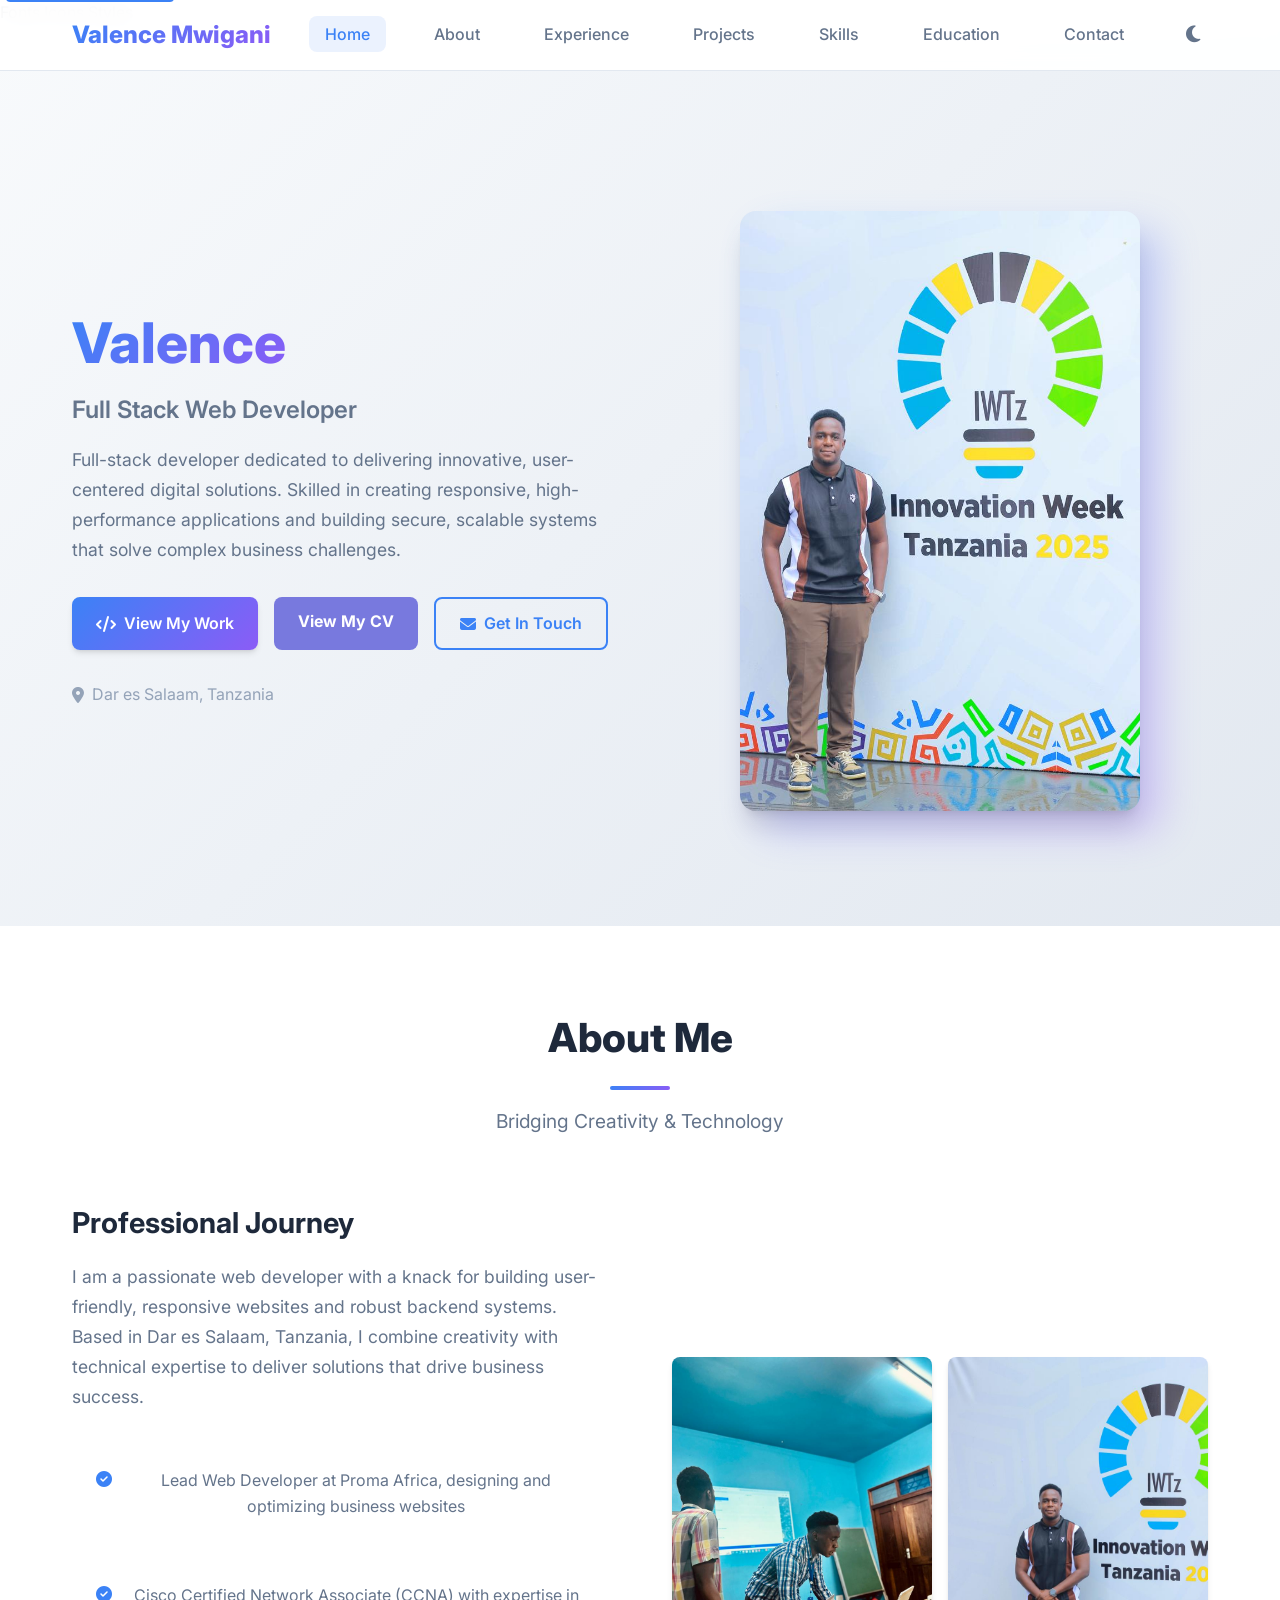
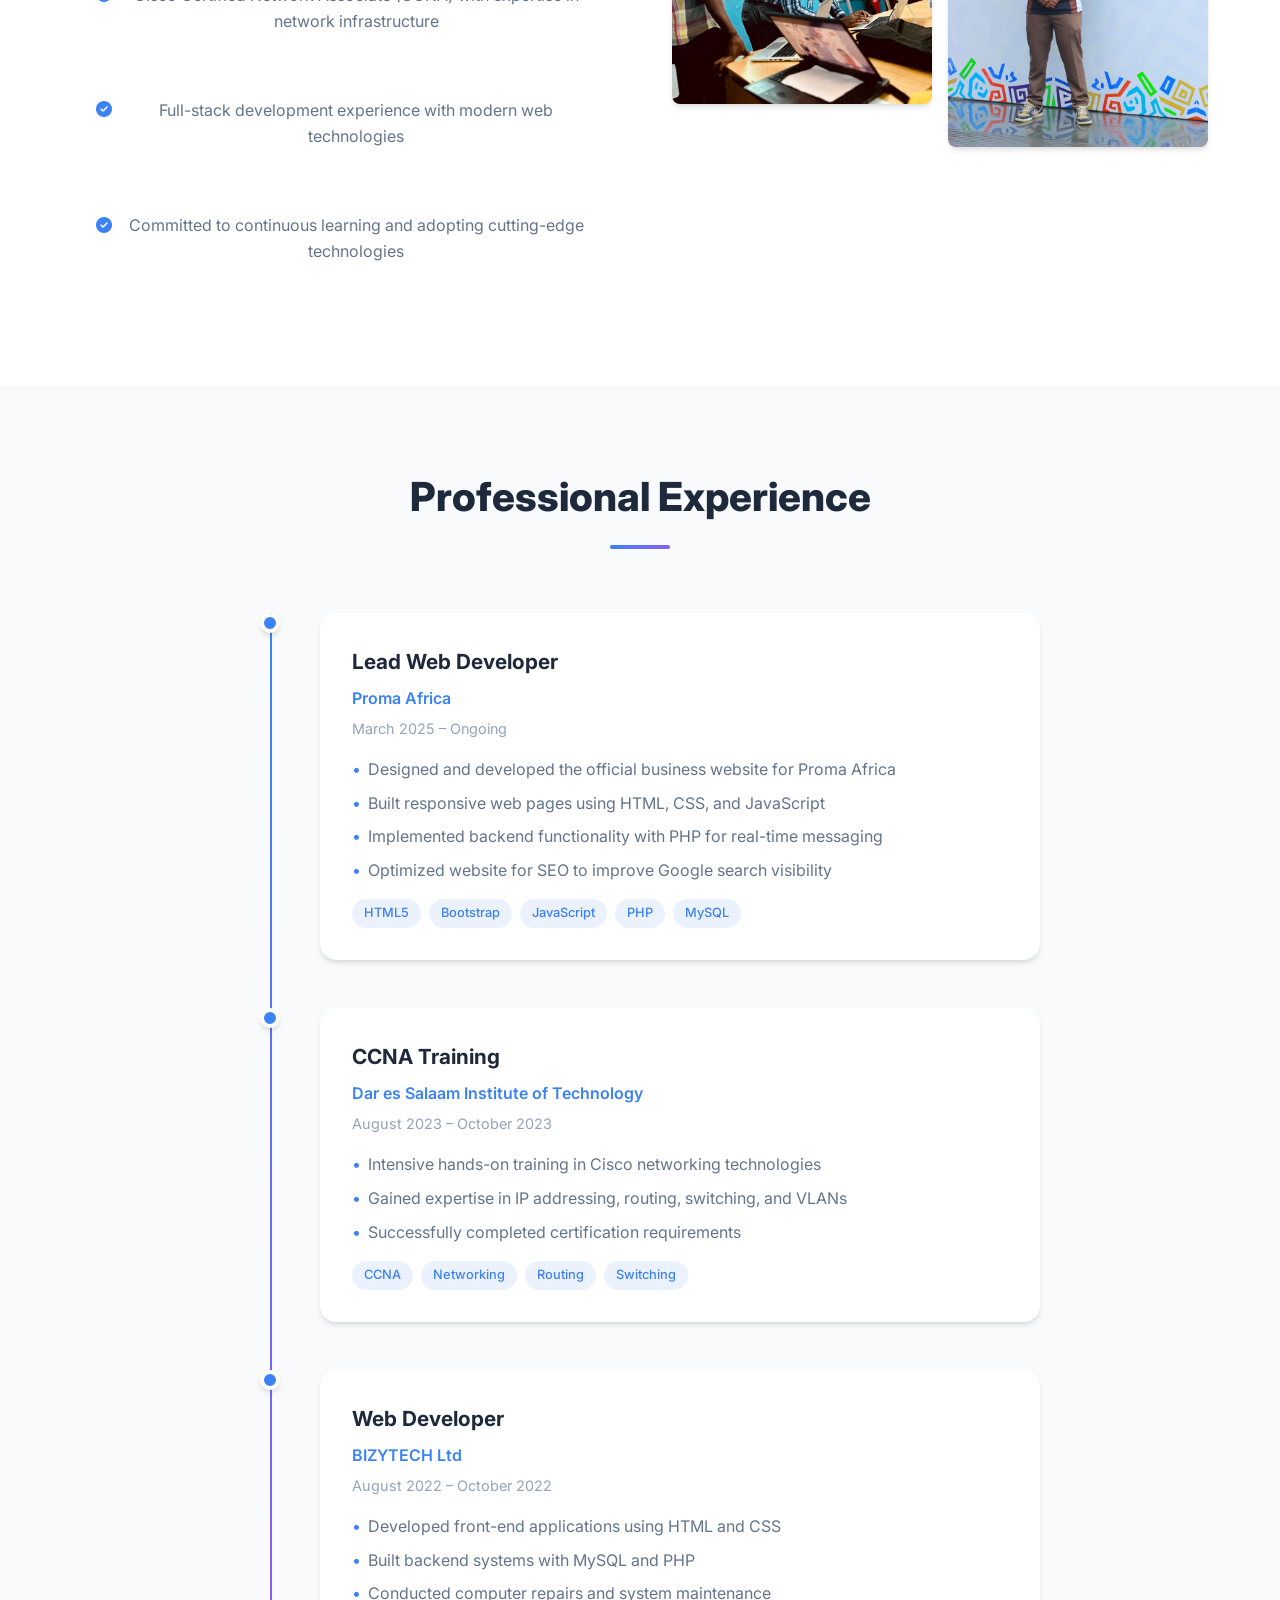
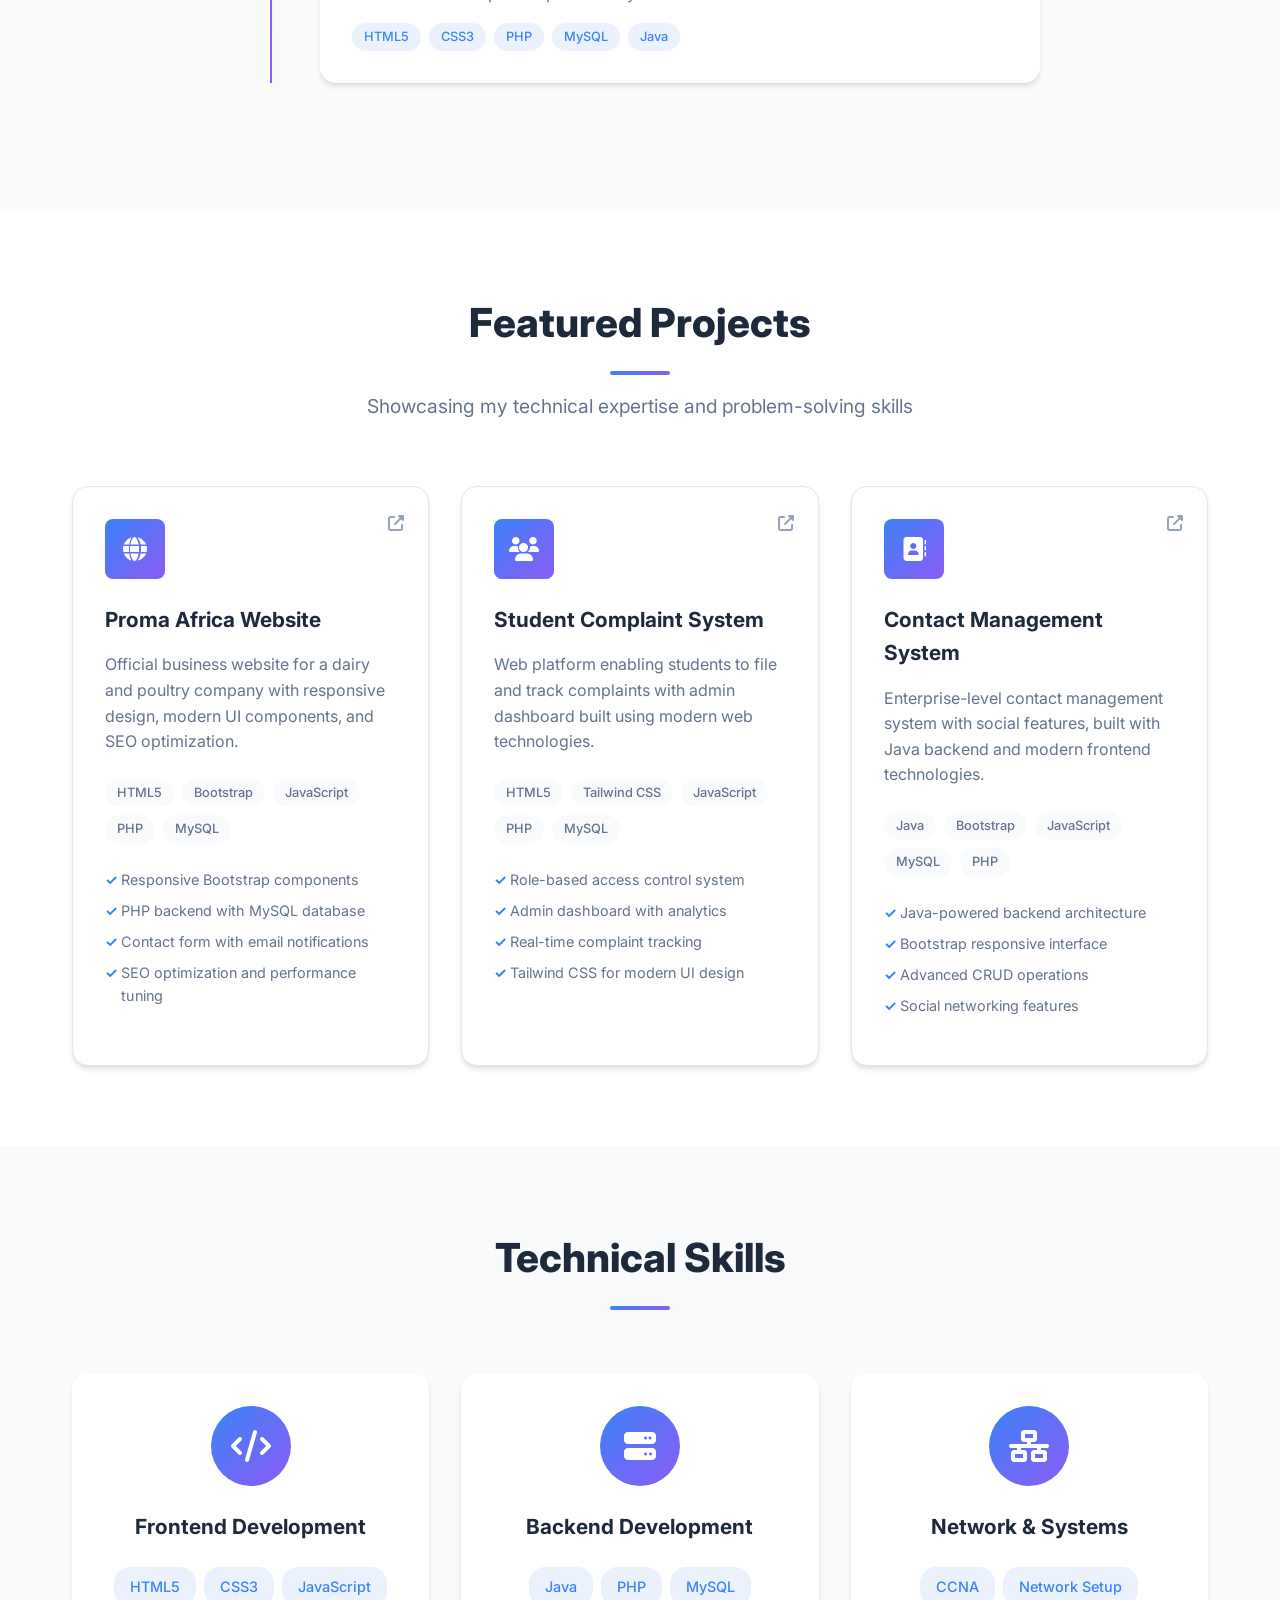
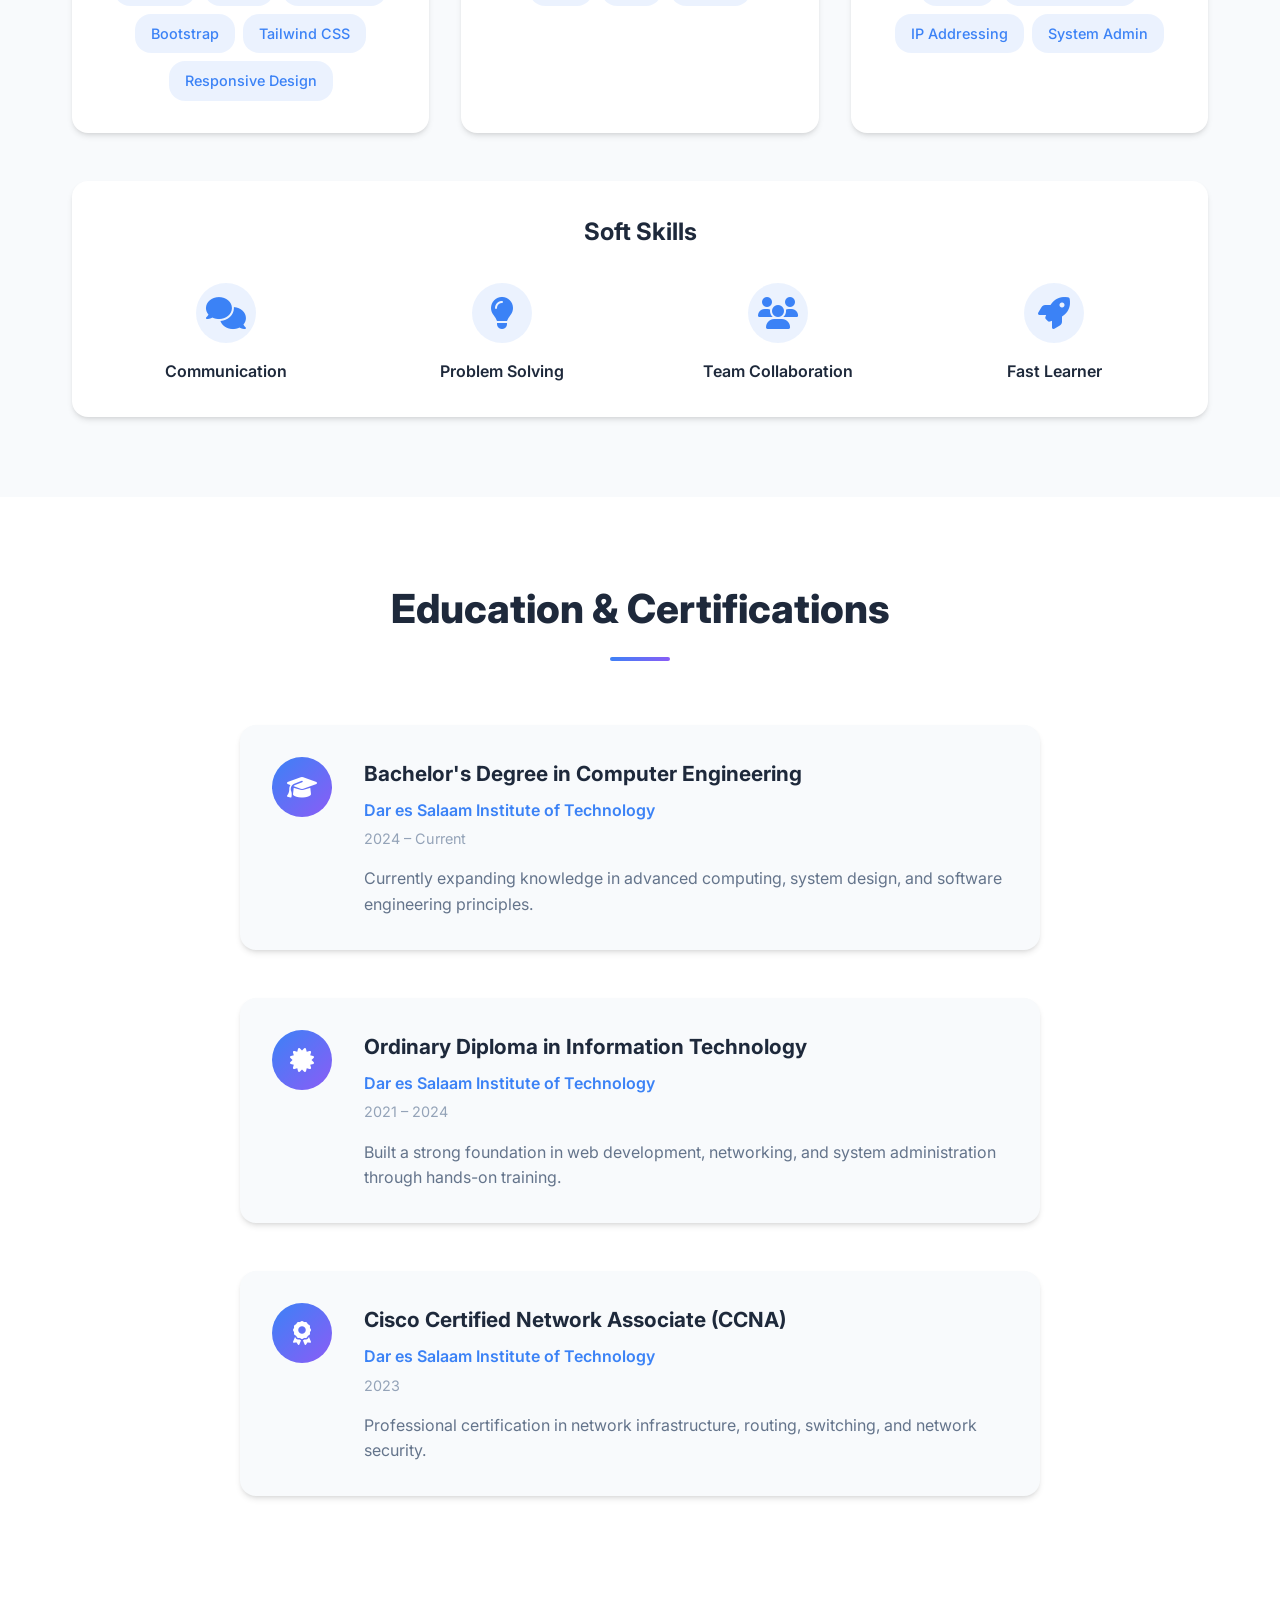
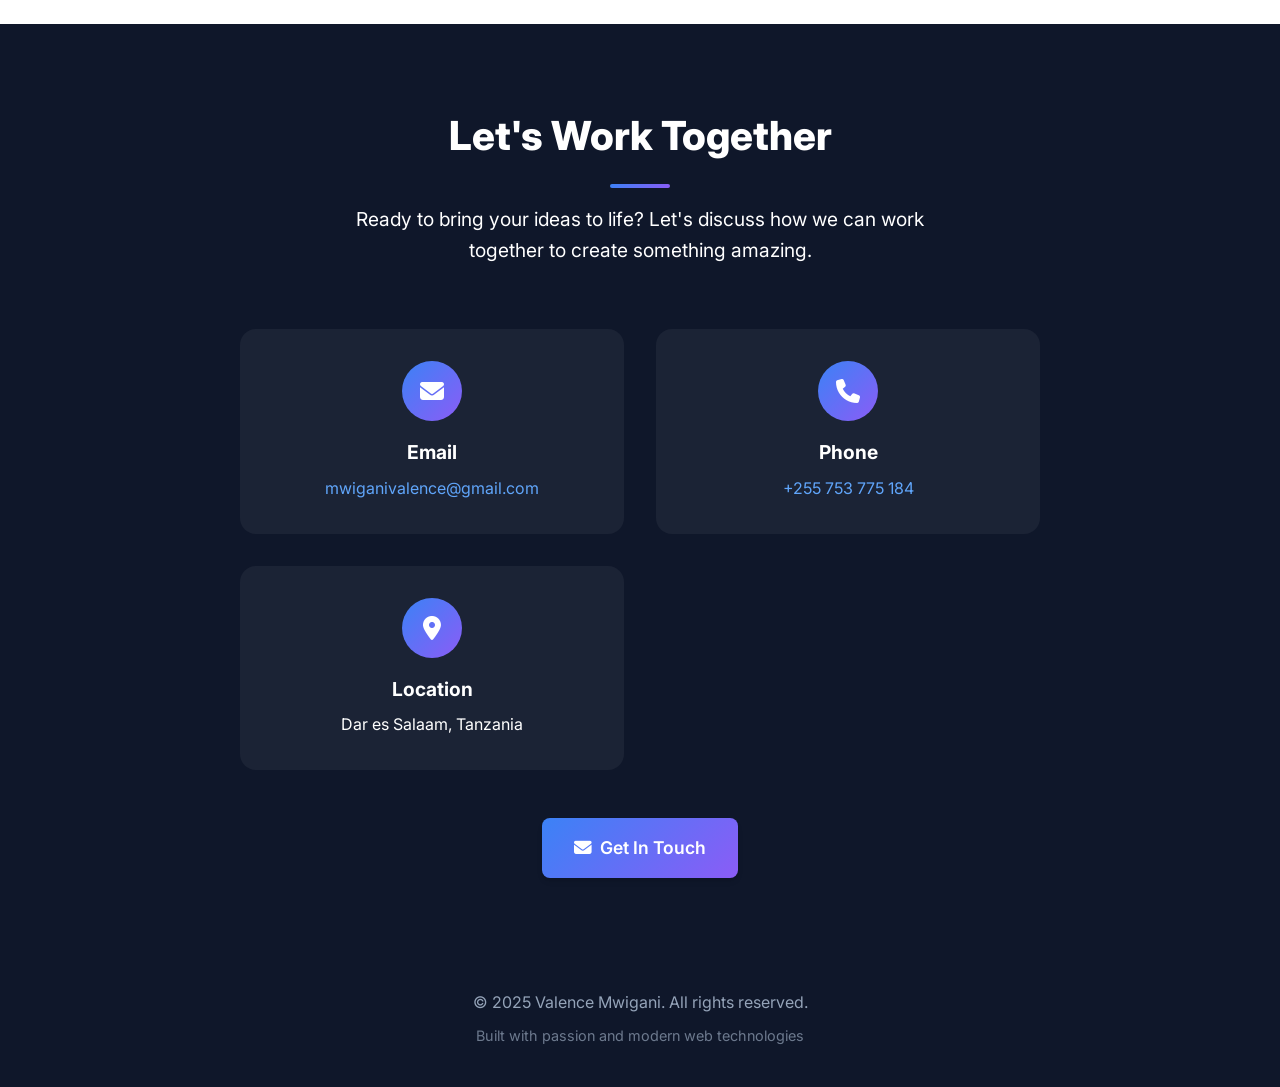
==== index.html @ 1ebe5b38 "First commit" ====
<!DOCTYPE html>
<html lang="en">
<head>
    <meta charset="UTF-8">
    <meta name="viewport" content="width=device-width, initial-scale=1.0">
    <title>Valence Mwigani | Full Stack Developer & Network Engineer</title>
    <meta name="description" content="Professional portfolio of Valence Mwigani - Full Stack Web Developer and Network Engineer from Dar es Salaam, Tanzania">
    
     Fonts 
    <link href="https://fonts.googleapis.com/css2?family=Inter:wght@300;400;500;600;700;800&display=swap" rel="stylesheet">
    
     Icons 
    <link rel="stylesheet" href="https://cdnjs.cloudflare.com/ajax/libs/font-awesome/6.4.0/css/all.min.css">
    
     Styles 
    <link rel="stylesheet" href="styles.css">
    <style>
    .cv-btn {
    display: inline-block;
    padding: 12px 24px;
    background-color: #7879de;
    color: white;
    font-size: 16px;
    border-radius: 8px;
    text-decoration: none;
    font-weight: bold;
    transition: 0.3s ease;
}

.cv-btn:hover {
    background-color: #0056b3;
}
</style>
</head>
<body>
     
    <div id="preloader" class="preloader">
        <div class="loader">
            <div class="loader-circle"></div>
        </div>
    </div>

     
    <nav class="navbar" id="navbar">
        <div class="nav-container">
            <div class="nav-brand">
                <a href="#home" class="brand-link">Valence Mwigani</a>
            </div>
            
            <ul class="nav-menu" id="nav-menu">
                <li><a href="#home" class="nav-link active">Home</a></li>
                <li><a href="#about" class="nav-link">About</a></li>
                <li><a href="#experience" class="nav-link">Experience</a></li>
                <li><a href="#projects" class="nav-link">Projects</a></li>
                <li><a href="#skills" class="nav-link">Skills</a></li>
                <li><a href="#education" class="nav-link">Education</a></li>
                <li><a href="#contact" class="nav-link">Contact</a></li>
            </ul>
            
            <div class="nav-actions">
                <button id="theme-toggle" class="theme-toggle" aria-label="Toggle theme">
                    <i class="fas fa-moon"></i>
                </button>
                <div class="hamburger" id="hamburger">
                    <span class="hamburger-line"></span>
                    <span class="hamburger-line"></span>
                    <span class="hamburger-line"></span>
                </div>
            </div>
        </div>
    </nav>

     
    <section id="home" class="hero" >
        <div class="hero-container">
            <div class="hero-content">
                <div class="hero-text" data-aos="fade-right">
                    <h1 class="hero-title">
                         <span class="gradient-text">Valence</span>
                    </h1>
                    <p class="hero-subtitle">Full Stack Web Developer</p>
        <p class="hero-description">
    Full-stack developer dedicated to delivering innovative, user-centered digital solutions. 
    Skilled in creating responsive, high-performance applications and building secure, scalable systems that solve complex business challenges.
</p>


                    <div class="hero-buttons">
                        <a href="#projects" class="btn btn-primary">
                            <i class="fas fa-code"></i>
                            View My Work
                        </a>
                        <a href="CV_VALENCE MWIGANI.pdf" target="_blank" class="cv-btn">View My CV</a>
                        <a href="#contact" class="btn btn-outline">
                            <i class="fas fa-envelope"></i>
                            Get In Touch
                        </a>
                    </div>
                    <div class="hero-location">
                        <i class="fas fa-map-marker-alt"></i>
                        <span>Dar es Salaam, Tanzania</span>
                    </div>
                </div>
                
                <div class="hero-image" data-aos="fade-left">
                    <div class="image-wrapper">
                        <img src="v11.jpg" alt="Valence Mwigani at Innovation Week Tanzania 2025" class="profile-image">
                        <div class="image-glow"></div>
                    </div>
                </div>
            </div>
        </div>
    </section>

     
    <section id="about" class="section about-section">
        <div class="container">
            <div class="section-header" data-aos="fade-up">
                <h2 class="section-title">About Me</h2>
                <div class="section-line"></div>
                <p class="section-subtitle">Bridging Creativity & Technology</p>
            </div>
            
            <div class="about-content">
                <div class="about-text" data-aos="fade-right">
                    <h3>Professional Journey</h3>
                    <p>
                        I am a passionate web developer with a knack for building user-friendly, responsive websites 
                        and robust backend systems. Based in Dar es Salaam, Tanzania, I combine creativity with 
                        technical expertise to deliver solutions that drive business success.
                    </p>
                    
                    <div class="about-highlights">
                        <div class="highlight-item">
                            <i class="fas fa-check-circle"></i>
                            <span>Lead Web Developer at Proma Africa, designing and optimizing business websites</span>
                        </div>
                        <div class="highlight-item">
                            <i class="fas fa-check-circle"></i>
                            <span>Cisco Certified Network Associate (CCNA) with expertise in network infrastructure</span>
                        </div>
                        <div class="highlight-item">
                            <i class="fas fa-check-circle"></i>
                            <span>Full-stack development experience with modern web technologies</span>
                        </div>
                        <div class="highlight-item">
                            <i class="fas fa-check-circle"></i>
                            <span>Committed to continuous learning and adopting cutting-edge technologies</span>
                        </div>
                    </div>
                </div>
                
                <div class="about-images" data-aos="fade-left">
                    <div class="image-grid">
                        <img src="v13.jpg" alt="Valence presenting at conference" class="grid-image">
                        <img src="v9.jpg" alt="Valence working on network infrastructure" class="grid-image">
                    </div>
                </div>
            </div>
        </div>
    </section>

     
    <section id="experience" class="section experience-section">
        <div class="container">
            <div class="section-header" data-aos="fade-up">
                <h2 class="section-title">Professional Experience</h2>
                <div class="section-line"></div>
            </div>
            
            <div class="timeline">
                <div class="timeline-item" data-aos="fade-up">
                    <div class="timeline-marker"></div>
                    <div class="timeline-content">
                        <div class="timeline-header">
                            <h3>Lead Web Developer</h3>
                            <span class="company">Proma Africa</span>
                            <span class="period">March 2025 – Ongoing</span>
                        </div>
                        <ul class="timeline-details">
                            <li>Designed and developed the official business website for Proma Africa</li>
                            <li>Built responsive web pages using HTML, CSS, and JavaScript</li>
                            <li>Implemented backend functionality with PHP for real-time messaging</li>
                            <li>Optimized website for SEO to improve Google search visibility</li>
                        </ul>
                        <div class="timeline-tech">
                            <span class="tech-tag">HTML5</span>
                            <span class="tech-tag">Bootstrap</span>
                            <span class="tech-tag">JavaScript</span>
                            <span class="tech-tag">PHP</span>
                            <span class="tech-tag">MySQL</span>
                        </div>
                    </div>
                </div>
                
                <div class="timeline-item" data-aos="fade-up" data-aos-delay="200">
                    <div class="timeline-marker"></div>
                    <div class="timeline-content">
                        <div class="timeline-header">
                            <h3>CCNA Training</h3>
                            <span class="company">Dar es Salaam Institute of Technology</span>
                            <span class="period">August 2023 – October 2023</span>
                        </div>
                        <ul class="timeline-details">
                            <li>Intensive hands-on training in Cisco networking technologies</li>
                            <li>Gained expertise in IP addressing, routing, switching, and VLANs</li>
                            <li>Successfully completed certification requirements</li>
                        </ul>
                        <div class="timeline-tech">
                            <span class="tech-tag">CCNA</span>
                            <span class="tech-tag">Networking</span>
                            <span class="tech-tag">Routing</span>
                            <span class="tech-tag">Switching</span>
                        </div>
                    </div>
                </div>
                
                <div class="timeline-item" data-aos="fade-up" data-aos-delay="400">
                    <div class="timeline-marker"></div>
                    <div class="timeline-content">
                        <div class="timeline-header">
                            <h3>Web Developer</h3>
                            <span class="company">BIZYTECH Ltd</span>
                            <span class="period">August 2022 – October 2022</span>
                        </div>
                        <ul class="timeline-details">
                            <li>Developed front-end applications using HTML and CSS</li>
                            <li>Built backend systems with MySQL and PHP</li>
                            <li>Conducted computer repairs and system maintenance</li>
                        </ul>
                        <div class="timeline-tech">
                            <span class="tech-tag">HTML5</span>
                            <span class="tech-tag">CSS3</span>
                            <span class="tech-tag">PHP</span>
                            <span class="tech-tag">MySQL</span>
                            <span class="tech-tag">Java</span>
                        </div>
                    </div>
                </div>
            </div>
        </div>
    </section>

     
    <section id="projects" class="section projects-section">
        <div class="container">
            <div class="section-header" data-aos="fade-up">
                <h2 class="section-title">Featured Projects</h2>
                <div class="section-line"></div>
                <p class="section-subtitle">Showcasing my technical expertise and problem-solving skills</p>
            </div>
            
            <div class="projects-grid">
                <div class="project-card" data-aos="fade-up">
                    <div class="project-icon">
                        <i class="fas fa-globe"></i>
                    </div>
                    <div class="project-content">
                        <h3>Proma Africa Website</h3>
                        <p>Official business website for a dairy and poultry company with responsive design, modern UI components, and SEO optimization.</p>
                        <div class="project-tech">
                            <span class="tech-badge">HTML5</span>
                            <span class="tech-badge">Bootstrap</span>
                            <span class="tech-badge">JavaScript</span>
                            <span class="tech-badge">PHP</span>
                            <span class="tech-badge">MySQL</span>
                        </div>
                        <ul class="project-features">
                            <li>Responsive Bootstrap components</li>
                            <li>PHP backend with MySQL database</li>
                            <li>Contact form with email notifications</li>
                            <li>SEO optimization and performance tuning</li>
                        </ul>
                    </div>
                    <div class="project-link">
                        <i class="fas fa-external-link-alt"></i>
                    </div>
                </div>
                
                <div class="project-card" data-aos="fade-up" data-aos-delay="200">
                    <div class="project-icon">
                        <i class="fas fa-users"></i>
                    </div>
                    <div class="project-content">
                        <h3>Student Complaint System</h3>
                        <p>Web platform enabling students to file and track complaints with admin dashboard built using modern web technologies.</p>
                        <div class="project-tech">
                            <span class="tech-badge">HTML5</span>
                            <span class="tech-badge">Tailwind CSS</span>
                            <span class="tech-badge">JavaScript</span>
                            <span class="tech-badge">PHP</span>
                            <span class="tech-badge">MySQL</span>
                        </div>
                        <ul class="project-features">
                            <li>Role-based access control system</li>
                            <li>Admin dashboard with analytics</li>
                            <li>Real-time complaint tracking</li>
                            <li>Tailwind CSS for modern UI design</li>
                        </ul>
                    </div>
                    <div class="project-link">
                        <i class="fas fa-external-link-alt"></i>
                    </div>
                </div>
                
                <div class="project-card" data-aos="fade-up" data-aos-delay="400">
                    <div class="project-icon">
                        <i class="fas fa-address-book"></i>
                    </div>
                    <div class="project-content">
                        <h3>Contact Management System</h3>
                        <p>Enterprise-level contact management system with social features, built with Java backend and modern frontend technologies.</p>
                        <div class="project-tech">
                            <span class="tech-badge">Java</span>
                            <span class="tech-badge">Bootstrap</span>
                            <span class="tech-badge">JavaScript</span>
                            <span class="tech-badge">MySQL</span>
                            <span class="tech-badge">PHP</span>
                        </div>
                        <ul class="project-features">
                            <li>Java-powered backend architecture</li>
                            <li>Bootstrap responsive interface</li>
                            <li>Advanced CRUD operations</li>
                            <li>Social networking features</li>
                        </ul>
                    </div>
                    <div class="project-link">
                        <i class="fas fa-external-link-alt"></i>
                    </div>
                </div>
            </div>
        </div>
    </section>

     
    <section id="skills" class="section skills-section">
        <div class="container">
            <div class="section-header" data-aos="fade-up">
                <h2 class="section-title">Technical Skills</h2>
                <div class="section-line"></div>
            </div>
            
            <div class="skills-grid">
                <div class="skill-category" data-aos="fade-up">
                    <div class="skill-icon">
                        <i class="fas fa-code"></i>
                    </div>
                    <h3>Frontend Development</h3>
                    <div class="skill-tags">
                        <span class="skill-tag">HTML5</span>
                        <span class="skill-tag">CSS3</span>
                        <span class="skill-tag">JavaScript</span>
                        <span class="skill-tag">Bootstrap</span>
                        <span class="skill-tag">Tailwind CSS</span>
                        <span class="skill-tag">Responsive Design</span>
                    </div>
                </div>
                
                <div class="skill-category" data-aos="fade-up" data-aos-delay="200">
                    <div class="skill-icon">
                        <i class="fas fa-server"></i>
                    </div>
                    <h3>Backend Development</h3>
                    <div class="skill-tags">
                        <span class="skill-tag">Java</span>
                        <span class="skill-tag">PHP</span>
                        <span class="skill-tag">MySQL</span>
                    </div>
                </div>
                
                <div class="skill-category" data-aos="fade-up" data-aos-delay="400">
                    <div class="skill-icon">
                        <i class="fas fa-network-wired"></i>
                    </div>
                    <h3>Network & Systems</h3>
                    <div class="skill-tags">
                        <span class="skill-tag">CCNA</span>
                        <span class="skill-tag">Network Setup</span>
                        <span class="skill-tag">IP Addressing</span>
                        <span class="skill-tag">System Admin</span>
                    </div>
                </div>
            </div>
            
            <div class="soft-skills" data-aos="fade-up" data-aos-delay="600">
                <h3>Soft Skills</h3>
                <div class="soft-skills-grid">
                    <div class="soft-skill">
                        <i class="fas fa-comments"></i>
                        <span>Communication</span>
                    </div>
                    <div class="soft-skill">
                        <i class="fas fa-lightbulb"></i>
                        <span>Problem Solving</span>
                    </div>
                    <div class="soft-skill">
                        <i class="fas fa-users"></i>
                        <span>Team Collaboration</span>
                    </div>
                    <div class="soft-skill">
                        <i class="fas fa-rocket"></i>
                        <span>Fast Learner</span>
                    </div>
                </div>
            </div>
        </div>
    </section>

     
    <section id="education" class="section education-section">
        <div class="container">
            <div class="section-header" data-aos="fade-up">
                <h2 class="section-title">Education & Certifications</h2>
                <div class="section-line"></div>
            </div>
            
            <div class="education-timeline">
                <div class="education-item" data-aos="fade-up">
                    <div class="education-icon">
                        <i class="fas fa-graduation-cap"></i>
                    </div>
                    <div class="education-content">
                        <h3>Bachelor's Degree in Computer Engineering</h3>
                        <p class="institution">Dar es Salaam Institute of Technology</p>
                        <p class="period">2024 – Current</p>
                        <p class="description">
                            Currently expanding knowledge in advanced computing, system design, and software engineering principles.
                        </p>
                    </div>
                </div>
                
                <div class="education-item" data-aos="fade-up" data-aos-delay="200">
                    <div class="education-icon">
                        <i class="fas fa-certificate"></i>
                    </div>
                    <div class="education-content">
                        <h3>Ordinary Diploma in Information Technology</h3>
                        <p class="institution">Dar es Salaam Institute of Technology</p>
                        <p class="period">2021 – 2024</p>
                        <p class="description">
                            Built a strong foundation in web development, networking, and system administration through hands-on training.
                        </p>
                    </div>
                </div>
                
                <div class="education-item" data-aos="fade-up" data-aos-delay="400">
                    <div class="education-icon">
                        <i class="fas fa-award"></i>
                    </div>
                    <div class="education-content">
                        <h3>Cisco Certified Network Associate (CCNA)</h3>
                        <p class="institution">Dar es Salaam Institute of Technology</p>
                        <p class="period">2023</p>
                        <p class="description">
                            Professional certification in network infrastructure, routing, switching, and network security.
                        </p>
                    </div>
                </div>
            </div>
        </div>
    </section>

     
    <section id="contact" class="section contact-section">
        <div class="container">
            <div class="section-header" data-aos="fade-up">
                <h2 class="section-title">Let's Work Together</h2>
                <div class="section-line"></div>
                <p class="section-subtitle">Ready to bring your ideas to life? Let's discuss how we can work together to create something amazing.</p>
            </div>
            
            <div class="contact-content">
                <div class="contact-info">
                    <div class="contact-item" data-aos="fade-up">
                        <div class="contact-icon">
                            <i class="fas fa-envelope"></i>
                        </div>
                        <div class="contact-details">
                            <h3>Email</h3>
                            <a href="mailto:mwiganivalence@gmail.com">mwiganivalence@gmail.com</a>
                        </div>
                    </div>
                    
                    <div class="contact-item" data-aos="fade-up" data-aos-delay="200">
                        <div class="contact-icon">
                            <i class="fas fa-phone"></i>
                        </div>
                        <div class="contact-details">
                            <h3>Phone</h3>
                            <a href="tel:+255753775184">+255 753 775 184</a>
                        </div>
                    </div>
                    
                    <div class="contact-item" data-aos="fade-up" data-aos-delay="400">
                        <div class="contact-icon">
                            <i class="fas fa-map-marker-alt"></i>
                        </div>
                        <div class="contact-details">
                            <h3>Location</h3>
                            <span>Dar es Salaam, Tanzania</span>
                        </div>
                    </div>
                </div>
                
                <div class="contact-cta" data-aos="fade-up" data-aos-delay="600">
                    <a href="mailto:mwiganivalence@gmail.com" class="btn btn-primary btn-large">
                        <i class="fas fa-envelope"></i>
                        Get In Touch
                    </a>
                </div>
            </div>
        </div>
    </section>

     
    <footer class="footer">
        <div class="container">
            <div class="footer-content">
                <p>&copy; 2025 Valence Mwigani. All rights reserved.</p>
                <p class="footer-subtitle">Built with passion and modern web technologies</p>
            </div>
        </div>
    </footer>

     
    <script src="https://unpkg.com/aos@2.3.1/dist/aos.js"></script>
    <script src="script.js"></script>
</body>
</html>
---- styles.css ----
/* ====== CSS VARIABLES ====== */
:root {
    --primary-color: #3b82f6;
    --secondary-color: #8b5cf6;
    --accent-color: #06b6d4;
    --text-primary: #1e293b;
    --text-secondary: #64748b;
    --text-light: #94a3b8;
    --bg-primary: #ffffff;
    --bg-secondary: #f8fafc;
    --bg-dark: #0f172a;
    --border-color: #e2e8f0;
    --shadow-sm: 0 1px 2px 0 rgb(0 0 0 / 0.05);
    --shadow-md: 0 4px 6px -1px rgb(0 0 0 / 0.1), 0 2px 4px -2px rgb(0 0 0 / 0.1);
    --shadow-lg: 0 10px 15px -3px rgb(0 0 0 / 0.1), 0 4px 6px -4px rgb(0 0 0 / 0.1);
    --shadow-xl: 0 20px 25px -5px rgb(0 0 0 / 0.1), 0 8px 10px -6px rgb(0 0 0 / 0.1);
    --gradient-primary: linear-gradient(135deg, var(--primary-color), var(--secondary-color));
    --gradient-accent: linear-gradient(135deg, var(--accent-color), var(--primary-color));
    --border-radius: 0.5rem;
    --border-radius-lg: 1rem;
    --transition: all 0.3s cubic-bezier(0.4, 0, 0.2, 1);
}

/* Dark theme variables */
[data-theme="dark"] {
    --text-primary: #f1f5f9;
    --text-secondary: #cbd5e1;
    --text-light: #94a3b8;
    --bg-primary: #0f172a;
    --bg-secondary: #1e293b;
    --bg-dark: #334155;
    --border-color: #334155;
}

/* ====== RESET & BASE STYLES ====== */
* {
    margin: 0;
    padding: 0;
    box-sizing: border-box;
}

html {
    scroll-behavior: smooth;
    font-size: 16px;
}

body {
    font-family: 'Inter', -apple-system, BlinkMacSystemFont, 'Segoe UI', Roboto, sans-serif;
    line-height: 1.6;
    color: var(--text-primary);
    background-color: var(--bg-primary);
    transition: var(--transition);
}

img {
    max-width: 100%;
    height: auto;
    display: block;
}

a {
    text-decoration: none;
    color: inherit;
    transition: var(--transition);
}

ul {
    list-style: none;
}

/* ====== PRELOADER ====== */
.preloader {
    position: fixed;
    top: 0;
    left: 0;
    width: 100%;
    height: 100%;
    background: var(--bg-primary);
    display: flex;
    justify-content: center;
    align-items: center;
    z-index: 9999;
    transition: opacity 0.5s ease;
}

.loader {
    text-align: center;
}

.loader-circle {
    width: 50px;
    height: 50px;
    border: 4px solid var(--border-color);
    border-top: 4px solid var(--primary-color);
    border-radius: 50%;
    animation: spin 1s linear infinite;
}

@keyframes spin {
    0% { transform: rotate(0deg); }
    100% { transform: rotate(360deg); }
}

/* ====== NAVIGATION ====== */
.navbar {
    position: fixed;
    top: 0;
    left: 0;
    width: 100%;
    background: rgba(255, 255, 255, 0.95);
    backdrop-filter: blur(10px);
    border-bottom: 1px solid var(--border-color);
    z-index: 1000;
    transition: var(--transition);
}

[data-theme="dark"] .navbar {
    background: rgba(15, 23, 42, 0.95);
}

.nav-container {
    max-width: 1200px;
    margin: 0 auto;
    padding: 0 2rem;
    display: flex;
    justify-content: space-between;
    align-items: center;
    height: 70px;
}

.brand-link {
    font-size: 1.5rem;
    font-weight: 800;
    background: var(--gradient-primary);
    -webkit-background-clip: text;
    -webkit-text-fill-color: transparent;
    background-clip: text;
}

.nav-menu {
    display: flex;
    gap: 2rem;
}

.nav-link {
    font-weight: 500;
    color: var(--text-secondary);
    padding: 0.5rem 1rem;
    border-radius: var(--border-radius);
    transition: var(--transition);
    position: relative;
}

.nav-link:hover,
.nav-link.active {
    color: var(--primary-color);
    background: rgba(59, 130, 246, 0.1);
}

.nav-actions {
    display: flex;
    align-items: center;
    gap: 1rem;
}

.theme-toggle {
    background: none;
    border: none;
    color: var(--text-secondary);
    font-size: 1.2rem;
    cursor: pointer;
    padding: 0.5rem;
    border-radius: var(--border-radius);
    transition: var(--transition);
}

.theme-toggle:hover {
    color: var(--primary-color);
    background: rgba(59, 130, 246, 0.1);
}

.hamburger {
    display: none;
    flex-direction: column;
    cursor: pointer;
    padding: 0.5rem;
}

.hamburger-line {
    width: 25px;
    height: 3px;
    background: var(--text-primary);
    margin: 3px 0;
    transition: var(--transition);
    border-radius: 2px;
}

/* ====== UTILITY CLASSES ====== */
.container {
    max-width: 1200px;
    margin: 0 auto;
    padding: 0 2rem;
}

.section {
    padding: 5rem 0;
}

.section-header {
    text-align: center;
    margin-bottom: 4rem;
}

.section-title {
    font-size: 2.5rem;
    font-weight: 800;
    color: var(--text-primary);
    margin-bottom: 1rem;
}

.section-line {
    width: 60px;
    height: 4px;
    background: var(--gradient-primary);
    margin: 0 auto 1rem;
    border-radius: 2px;
}

.section-subtitle {
    font-size: 1.2rem;
    color: var(--text-secondary);
    max-width: 600px;
    margin: 0 auto;
}

.gradient-text {
    background: var(--gradient-primary);
    -webkit-background-clip: text;
    -webkit-text-fill-color: transparent;
    background-clip: text;
}

/* ====== BUTTONS ====== */
.btn {
    display: inline-flex;
    align-items: center;
    gap: 0.5rem;
    padding: 0.75rem 1.5rem;
    border-radius: var(--border-radius);
    font-weight: 600;
    text-decoration: none;
    transition: var(--transition);
    cursor: pointer;
    border: none;
    font-size: 1rem;
}

.btn-primary {
    background: var(--gradient-primary);
    color: white;
    box-shadow: var(--shadow-md);
}

.btn-primary:hover {
    transform: translateY(-2px);
    box-shadow: var(--shadow-lg);
}

.btn-outline {
    background: transparent;
    color: var(--primary-color);
    border: 2px solid var(--primary-color);
}

.btn-outline:hover {
    background: var(--primary-color);
    color: white;
}

.btn-large {
    padding: 1rem 2rem;
    font-size: 1.1rem;
}

/* ====== HERO SECTION ====== */
.hero {
    min-height: 100vh;
    display: flex;
    align-items: center;
    background: linear-gradient(135deg, #f8fafc 0%, #e2e8f0 100%);
    padding-top: 70px;
}

[data-theme="dark"] .hero {
    background: linear-gradient(135deg, #0f172a 0%, #1e293b 100%);
}

.hero-container {
    max-width: 1200px;
    margin: 0 auto;
    padding: 0 2rem;
    width: 100%;
}

.hero-content {
    display: grid;
    grid-template-columns: 1fr 1fr;
    gap: 4rem;
    align-items: center;
}

.hero-title {
    font-size: 3.5rem;
    font-weight: 800;
    line-height: 1.1;
    margin-bottom: 1rem;
    color: var(--text-primary);
}

.hero-subtitle {
    font-size: 1.5rem;
    font-weight: 600;
    color: var(--text-secondary);
    margin-bottom: 1rem;
}

.hero-description {
    font-size: 1.1rem;
    color: var(--text-secondary);
    margin-bottom: 2rem;
    line-height: 1.7;
}

.hero-buttons {
    display: flex;
    gap: 1rem;
    margin-bottom: 2rem;
}

.hero-location {
    display: flex;
    align-items: center;
    gap: 0.5rem;
    color: var(--text-light);
    font-size: 1rem;
}

.hero-image {
    display: flex;
    justify-content: center;
}

.image-wrapper {
    position: relative;
    max-width: 400px;
}

.profile-image {
    width: 100%;
    border-radius: var(--border-radius-lg);
    box-shadow: var(--shadow-xl);
    position: relative;
    z-index: 2;
}

.image-glow {
    position: absolute;
    top: 20px;
    left: 20px;
    right: -20px;
    bottom: -20px;
    background: var(--gradient-primary);
    border-radius: var(--border-radius-lg);
    opacity: 0.3;
    filter: blur(20px);
    z-index: 1;
}

/* ====== ABOUT SECTION ====== */
.about-section {
    background: var(--bg-primary);
}

.about-content {
    display: grid;
    grid-template-columns: 1fr 1fr;
    gap: 4rem;
    align-items: center;
}

.about-text h3 {
    font-size: 1.8rem;
    font-weight: 700;
    color: var(--text-primary);
    margin-bottom: 1rem;
}

.about-text p {
    font-size: 1.1rem;
    color: var(--text-secondary);
    margin-bottom: 2rem;
    line-height: 1.7;
}

.about-highlights {
    space-y: 1rem;
}

.highlight-item {
    display: flex;
    align-items: flex-start;
    gap: 1rem;
    margin-bottom: 1rem;
}

.highlight-item i {
    color: var(--primary-color);
    margin-top: 0.2rem;
    flex-shrink: 0;
}

.highlight-item span {
    color: var(--text-secondary);
    line-height: 1.6;
}

.image-grid {
    display: grid;
    grid-template-columns: 1fr 1fr;
    gap: 1rem;
}

.grid-image {
    border-radius: var(--border-radius);
    box-shadow: var(--shadow-md);
    transition: var(--transition);
}

.grid-image:hover {
    transform: translateY(-5px);
    box-shadow: var(--shadow-lg);
}

/* ====== EXPERIENCE SECTION ====== */
.experience-section {
    background: var(--bg-secondary);
}

.timeline {
    position: relative;
    max-width: 800px;
    margin: 0 auto;
}

.timeline::before {
    content: '';
    position: absolute;
    left: 30px;
    top: 0;
    bottom: 0;
    width: 2px;
    background: var(--gradient-primary);
}

.timeline-item {
    position: relative;
    margin-bottom: 3rem;
    padding-left: 80px;
}

.timeline-marker {
    position: absolute;
    left: 20px;
    top: 0;
    width: 20px;
    height: 20px;
    background: var(--primary-color);
    border-radius: 50%;
    border: 4px solid var(--bg-primary);
    box-shadow: var(--shadow-md);
}

.timeline-content {
    background: var(--bg-primary);
    padding: 2rem;
    border-radius: var(--border-radius-lg);
    box-shadow: var(--shadow-md);
    transition: var(--transition);
}

.timeline-content:hover {
    transform: translateY(-5px);
    box-shadow: var(--shadow-lg);
}

.timeline-header {
    margin-bottom: 1rem;
}

.timeline-header h3 {
    font-size: 1.3rem;
    font-weight: 700;
    color: var(--text-primary);
    margin-bottom: 0.5rem;
}

.company {
    color: var(--primary-color);
    font-weight: 600;
    display: block;
    margin-bottom: 0.25rem;
}

.period {
    color: var(--text-light);
    font-size: 0.9rem;
}

.timeline-details {
    margin-bottom: 1rem;
}

.timeline-details li {
    color: var(--text-secondary);
    margin-bottom: 0.5rem;
    padding-left: 1rem;
    position: relative;
}

.timeline-details li::before {
    content: '•';
    color: var(--primary-color);
    position: absolute;
    left: 0;
}

.timeline-tech {
    display: flex;
    flex-wrap: wrap;
    gap: 0.5rem;
}

.tech-tag {
    background: rgba(59, 130, 246, 0.1);
    color: var(--primary-color);
    padding: 0.25rem 0.75rem;
    border-radius: 1rem;
    font-size: 0.8rem;
    font-weight: 500;
}

/* ====== PROJECTS SECTION ====== */
.projects-section {
    background: var(--bg-primary);
}

.projects-grid {
    display: grid;
    grid-template-columns: repeat(auto-fit, minmax(350px, 1fr));
    gap: 2rem;
}

.project-card {
    background: var(--bg-primary);
    border-radius: var(--border-radius-lg);
    padding: 2rem;
    box-shadow: var(--shadow-md);
    transition: var(--transition);
    position: relative;
    border: 1px solid var(--border-color);
}

.project-card:hover {
    transform: translateY(-10px);
    box-shadow: var(--shadow-xl);
}

.project-icon {
    width: 60px;
    height: 60px;
    background: var(--gradient-primary);
    border-radius: var(--border-radius);
    display: flex;
    align-items: center;
    justify-content: center;
    margin-bottom: 1.5rem;
}

.project-icon i {
    font-size: 1.5rem;
    color: white;
}

.project-content h3 {
    font-size: 1.3rem;
    font-weight: 700;
    color: var(--text-primary);
    margin-bottom: 1rem;
}

.project-content p {
    color: var(--text-secondary);
    margin-bottom: 1.5rem;
    line-height: 1.6;
}

.project-tech {
    display: flex;
    flex-wrap: wrap;
    gap: 0.5rem;
    margin-bottom: 1.5rem;
}

.tech-badge {
    background: var(--bg-secondary);
    color: var(--text-secondary);
    padding: 0.25rem 0.75rem;
    border-radius: 1rem;
    font-size: 0.8rem;
    font-weight: 500;
}

.project-features {
    margin-bottom: 1rem;
}

.project-features li {
    color: var(--text-secondary);
    margin-bottom: 0.5rem;
    padding-left: 1rem;
    position: relative;
    font-size: 0.9rem;
}

.project-features li::before {
    content: '✓';
    color: var(--primary-color);
    position: absolute;
    left: 0;
    font-weight: bold;
}

.project-link {
    position: absolute;
    top: 1.5rem;
    right: 1.5rem;
    color: var(--text-light);
    transition: var(--transition);
}

.project-card:hover .project-link {
    color: var(--primary-color);
    transform: translateX(5px);
}

/* ====== SKILLS SECTION ====== */
.skills-section {
    background: var(--bg-secondary);
}

.skills-grid {
    display: grid;
    grid-template-columns: repeat(auto-fit, minmax(300px, 1fr));
    gap: 2rem;
    margin-bottom: 3rem;
}

.skill-category {
    background: var(--bg-primary);
    padding: 2rem;
    border-radius: var(--border-radius-lg);
    text-align: center;
    box-shadow: var(--shadow-md);
    transition: var(--transition);
}

.skill-category:hover {
    transform: translateY(-5px);
    box-shadow: var(--shadow-lg);
}

.skill-icon {
    width: 80px;
    height: 80px;
    background: var(--gradient-primary);
    border-radius: 50%;
    display: flex;
    align-items: center;
    justify-content: center;
    margin: 0 auto 1.5rem;
}

.skill-icon i {
    font-size: 2rem;
    color: white;
}

.skill-category h3 {
    font-size: 1.3rem;
    font-weight: 700;
    color: var(--text-primary);
    margin-bottom: 1.5rem;
}

.skill-tags {
    display: flex;
    flex-wrap: wrap;
    gap: 0.5rem;
    justify-content: center;
}

.skill-tag {
    background: rgba(59, 130, 246, 0.1);
    color: var(--primary-color);
    padding: 0.5rem 1rem;
    border-radius: 1rem;
    font-size: 0.9rem;
    font-weight: 500;
}

.soft-skills {
    background: var(--bg-primary);
    padding: 2rem;
    border-radius: var(--border-radius-lg);
    box-shadow: var(--shadow-md);
}

.soft-skills h3 {
    text-align: center;
    font-size: 1.5rem;
    font-weight: 700;
    color: var(--text-primary);
    margin-bottom: 2rem;
}

.soft-skills-grid {
    display: grid;
    grid-template-columns: repeat(auto-fit, minmax(200px, 1fr));
    gap: 2rem;
}

.soft-skill {
    display: flex;
    flex-direction: column;
    align-items: center;
    text-align: center;
    gap: 1rem;
}

.soft-skill i {
    font-size: 2rem;
    color: var(--primary-color);
    width: 60px;
    height: 60px;
    background: rgba(59, 130, 246, 0.1);
    border-radius: 50%;
    display: flex;
    align-items: center;
    justify-content: center;
}

.soft-skill span {
    font-weight: 600;
    color: var(--text-primary);
}

/* ====== EDUCATION SECTION ====== */
.education-section {
    background: var(--bg-primary);
}

.education-timeline {
    max-width: 800px;
    margin: 0 auto;
}

.education-item {
    display: flex;
    gap: 2rem;
    margin-bottom: 3rem;
    padding: 2rem;
    background: var(--bg-secondary);
    border-radius: var(--border-radius-lg);
    box-shadow: var(--shadow-md);
    transition: var(--transition);
}

.education-item:hover {
    transform: translateY(-5px);
    box-shadow: var(--shadow-lg);
}

.education-icon {
    width: 60px;
    height: 60px;
    background: var(--gradient-primary);
    border-radius: 50%;
    display: flex;
    align-items: center;
    justify-content: center;
    flex-shrink: 0;
}

.education-icon i {
    font-size: 1.5rem;
    color: white;
}

.education-content h3 {
    font-size: 1.3rem;
    font-weight: 700;
    color: var(--text-primary);
    margin-bottom: 0.5rem;
}

.institution {
    color: var(--primary-color);
    font-weight: 600;
    margin-bottom: 0.25rem;
}

.period {
    color: var(--text-light);
    font-size: 0.9rem;
    margin-bottom: 1rem;
}

.description {
    color: var(--text-secondary);
    line-height: 1.6;
}

/* ====== CONTACT SECTION ====== */
.contact-section {
    background: var(--bg-dark);
    color: white;
}

.contact-section .section-title,
.contact-section .section-subtitle {
    color: white;
}

.contact-content {
    max-width: 800px;
    margin: 0 auto;
}

.contact-info {
    display: grid;
    grid-template-columns: repeat(auto-fit, minmax(250px, 1fr));
    gap: 2rem;
    margin-bottom: 3rem;
}

.contact-item {
    text-align: center;
    padding: 2rem;
    background: rgba(255, 255, 255, 0.05);
    border-radius: var(--border-radius-lg);
    transition: var(--transition);
}

.contact-item:hover {
    background: rgba(255, 255, 255, 0.1);
    transform: translateY(-5px);
}

.contact-icon {
    width: 60px;
    height: 60px;
    background: var(--gradient-primary);
    border-radius: 50%;
    display: flex;
    align-items: center;
    justify-content: center;
    margin: 0 auto 1rem;
}

.contact-icon i {
    font-size: 1.5rem;
    color: white;
}

.contact-details h3 {
    font-size: 1.2rem;
    font-weight: 700;
    margin-bottom: 0.5rem;
}

.contact-details a {
    color: #60a5fa;
    transition: var(--transition);
}

.contact-details a:hover {
    color: #93c5fd;
}

.contact-cta {
    text-align: center;
}

/* ====== FOOTER ====== */
.footer {
    background: #0f172a;
    color: #94a3b8;
    padding: 2rem 0;
    text-align: center;
}

.footer-content p {
    margin-bottom: 0.5rem;
}

.footer-subtitle {
    font-size: 0.9rem;
    opacity: 0.7;
}

/* ====== ANIMATIONS ====== */
[data-aos] {
    opacity: 0;
    transition-property: opacity, transform;
    transition-duration: 0.6s;
    transition-timing-function: ease-out;
}

[data-aos].aos-animate {
    opacity: 1;
    transform: none;
}

[data-aos="fade-up"] {
    transform: translateY(30px);
}

[data-aos="fade-right"] {
    transform: translateX(-30px);
}

[data-aos="fade-left"] {
    transform: translateX(30px);
}

/* ====== RESPONSIVE DESIGN ====== */
@media (max-width: 1024px) {
    .hero-content,
    .about-content {
        grid-template-columns: 1fr;
        gap: 3rem;
    }
    
    .hero-image {
        order: -1;
    }
    
    .hero-title {
        font-size: 3rem;
    }
}

@media (max-width: 768px) {
    .container {
        padding: 0 1rem;
    }
    
    .nav-container {
        padding: 0 1rem;
    }
    
    .nav-menu {
        position: fixed;
        top: 70px;
        left: -100%;
        width: 100%;
        height: calc(100vh - 70px);
        background: var(--bg-primary);
        flex-direction: column;
        justify-content: flex-start;
        align-items: center;
        padding: 2rem;
        transition: var(--transition);
        box-shadow: var(--shadow-lg);
    }
    
    .nav-menu.active {
        left: 0;
    }
    
    .hamburger {
        display: flex;
    }
    
    .hamburger.active .hamburger-line:nth-child(1) {
        transform: rotate(45deg) translate(5px, 5px);
    }
    
    .hamburger.active .hamburger-line:nth-child(2) {
        opacity: 0;
    }
    
    .hamburger.active .hamburger-line:nth-child(3) {
        transform: rotate(-45deg) translate(7px, -6px);
    }
    
    .section {
        padding: 3rem 0;
    }
    
    .section-title {
        font-size: 2rem;
    }
    
    .hero-title {
        font-size: 2.5rem;
    }
    
    .hero-buttons {
        flex-direction: column;
        align-items: stretch;
    }
    
    .timeline::before {
        left: 15px;
    }
    
    .timeline-item {
        padding-left: 50px;
    }
    
    .timeline-marker {
        left: 5px;
        width: 20px;
        height: 20px;
    }
    
    .projects-grid {
        grid-template-columns: 1fr;
    }
    
    .skills-grid {
        grid-template-columns: 1fr;
    }
    
    .education-item {
        flex-direction: column;
        text-align: center;
    }
    
    .contact-info {
        grid-template-columns: 1fr;
    }
}

@media (max-width: 480px) {
    .hero-title {
        font-size: 2rem;
    }
    
    .hero-subtitle {
        font-size: 1.2rem;
    }
    
    .section-title {
        font-size: 1.8rem;
    }
    
    .timeline-content {
        padding: 1.5rem;
    }
    
    .project-card {
        padding: 1.5rem;
    }
    
    .skill-category {
        padding: 1.5rem;
    }
}

/* ====== ACCESSIBILITY ====== */
@media (prefers-reduced-motion: reduce) {
    * {
        animation-duration: 0.01ms !important;
        animation-iteration-count: 1 !important;
        transition-duration: 0.01ms !important;
    }
    
    html {
        scroll-behavior: auto;
    }
}

/* Focus styles for keyboard navigation */
.nav-link:focus,
.btn:focus,
.theme-toggle:focus {
    outline: 2px solid var(--primary-color);
    outline-offset: 2px;
}

/* High contrast mode support */
@media (prefers-contrast: high) {
    :root {
        --shadow-md: 0 4px 6px -1px rgb(0 0 0 / 0.3);
        --shadow-lg: 0 10px 15px -3px rgb(0 0 0 / 0.3);
        --shadow-xl: 0 20px 25px -5px rgb(0 0 0 / 0.3);
    }
}

/* ====== TECHNOLOGY STACK SECTION ====== */
.technologies-section {
    background: var(--bg-primary);
}

.tech-stack-grid {
    display: grid;
    grid-template-columns: repeat(auto-fit, minmax(400px, 1fr));
    gap: 2rem;
    margin-bottom: 4rem;
}

.tech-stack-category {
    background: var(--bg-secondary);
    border-radius: var(--border-radius-lg);
    padding: 2rem;
    box-shadow: var(--shadow-md);
    transition: var(--transition);
}

.tech-stack-category:hover {
    transform: translateY(-5px);
    box-shadow: var(--shadow-lg);
}

.tech-category-header {
    display: flex;
    align-items: center;
    gap: 1rem;
    margin-bottom: 2rem;
}

.tech-category-icon {
    width: 50px;
    height: 50px;
    background: var(--gradient-primary);
    border-radius: var(--border-radius);
    display: flex;
    align-items: center;
    justify-content: center;
}

.tech-category-icon i {
    font-size: 1.5rem;
    color: white;
}

.tech-category-header h3 {
    font-size: 1.3rem;
    font-weight: 700;
    color: var(--text-primary);
}

.tech-items {
    space-y: 1.5rem;
}

.tech-item {
    display: flex;
    align-items: center;
    gap: 1.5rem;
    padding: 1rem;
    background: var(--bg-primary);
    border-radius: var(--border-radius);
    margin-bottom: 1.5rem;
    transition: var(--transition);
}

.tech-item:hover {
    transform: translateX(5px);
    box-shadow: var(--shadow-md);
}

.tech-logo {
    width: 50px;
    height: 50px;
    display: flex;
    align-items: center;
    justify-content: center;
    border-radius: var(--border-radius);
    flex-shrink: 0;
}

.bootstrap-logo {
    background: #7952b3;
    color: white;
}

.tailwind-logo {
    background: #06b6d4;
    color: white;
}

.java-logo {
    background: #f89820;
    color: white;
}

.php-logo {
    background: #777bb4;
    color: white;
}

.mysql-logo {
    background: #4479a1;
    color: white;
}

.sql-logo {
    background: #336791;
    color: white;
}

.tech-logo i {
    font-size: 1.5rem;
}

.tech-logo svg {
    width: 24px;
    height: 24px;
}

.tech-info {
    flex: 1;
}

.tech-info h4 {
    font-size: 1.1rem;
    font-weight: 600;
    color: var(--text-primary);
    margin-bottom: 0.5rem;
}

.tech-info p {
    color: var(--text-secondary);
    font-size: 0.9rem;
    margin-bottom: 1rem;
    line-height: 1.5;
}

.tech-level {
    display: flex;
    align-items: center;
    gap: 1rem;
}

.level-bar {
    flex: 1;
    height: 6px;
    background: var(--border-color);
    border-radius: 3px;
    overflow: hidden;
}

.level-fill {
    height: 100%;
    background: var(--gradient-primary);
    border-radius: 3px;
    transition: width 1s ease-in-out;
}

.tech-level span {
    font-size: 0.8rem;
    font-weight: 600;
    color: var(--primary-color);
    min-width: 70px;
}

.tech-highlights {
    background: var(--bg-secondary);
    padding: 3rem 2rem;
    border-radius: var(--border-radius-lg);
    text-align: center;
}

.tech-highlights h3 {
    font-size: 1.8rem;
    font-weight: 700;
    color: var(--text-primary);
    margin-bottom: 2rem;
}

.highlight-grid {
    display: grid;
    grid-template-columns: repeat(auto-fit, minmax(250px, 1fr));
    gap: 2rem;
}

.highlight-item {
    text-align: center;
    padding: 1.5rem;
}

.highlight-icon {
    width: 60px;
    height: 60px;
    background: var(--gradient-primary);
    border-radius: 50%;
    display: flex;
    align-items: center;
    justify-content: center;
    margin: 0 auto 1rem;
}

.highlight-icon i {
    font-size: 1.5rem;
    color: white;
}

.highlight-item h4 {
    font-size: 1.1rem;
    font-weight: 600;
    color: var(--text-primary);
    margin-bottom: 0.5rem;
}

.highlight-item p {
    color: var(--text-secondary);
    font-size: 0.9rem;
    line-height: 1.6;
}

/* Responsive adjustments for technology section */
@media (max-width: 768px) {
    .tech-stack-grid {
        grid-template-columns: 1fr;
    }
    
    .tech-item {
        flex-direction: column;
        text-align: center;
        gap: 1rem;
    }
    
    .tech-level {
        justify-content: center;
    }
    
    .highlight-grid {
        grid-template-columns: 1fr;
    }
}
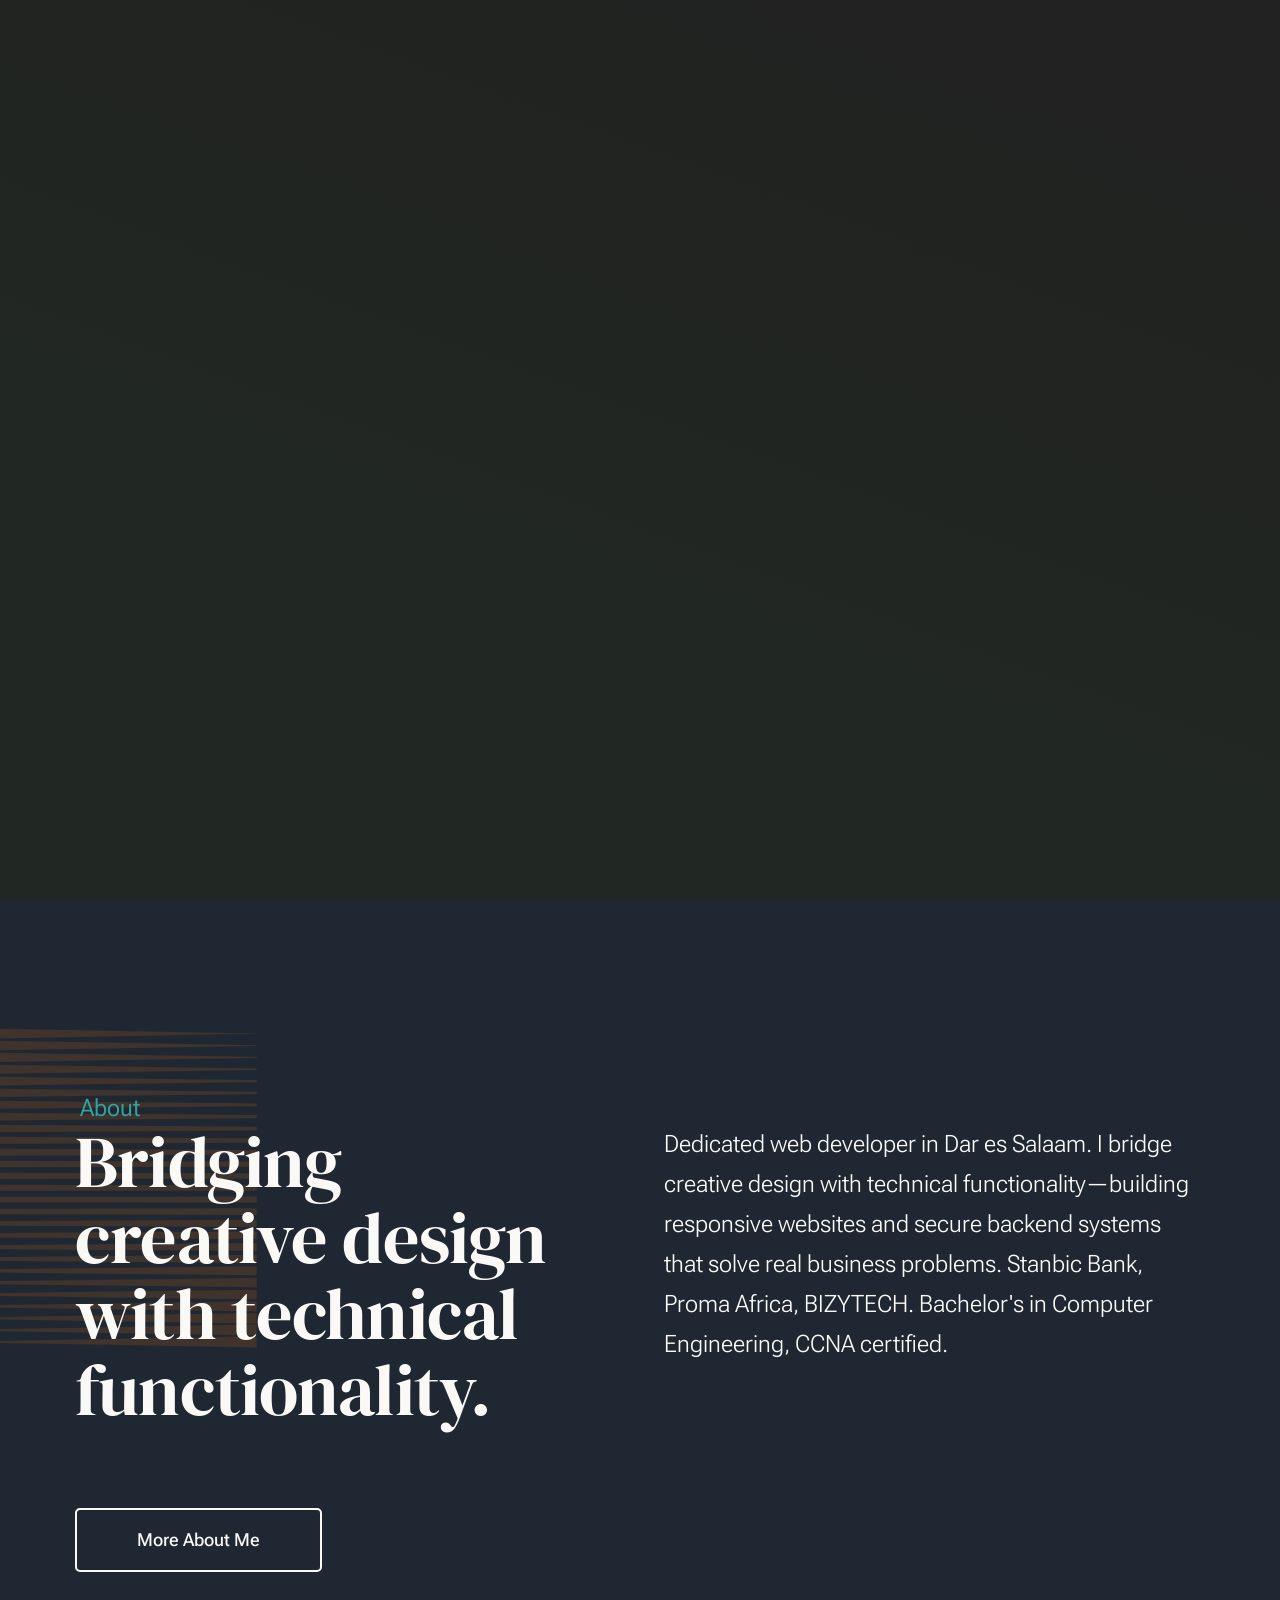
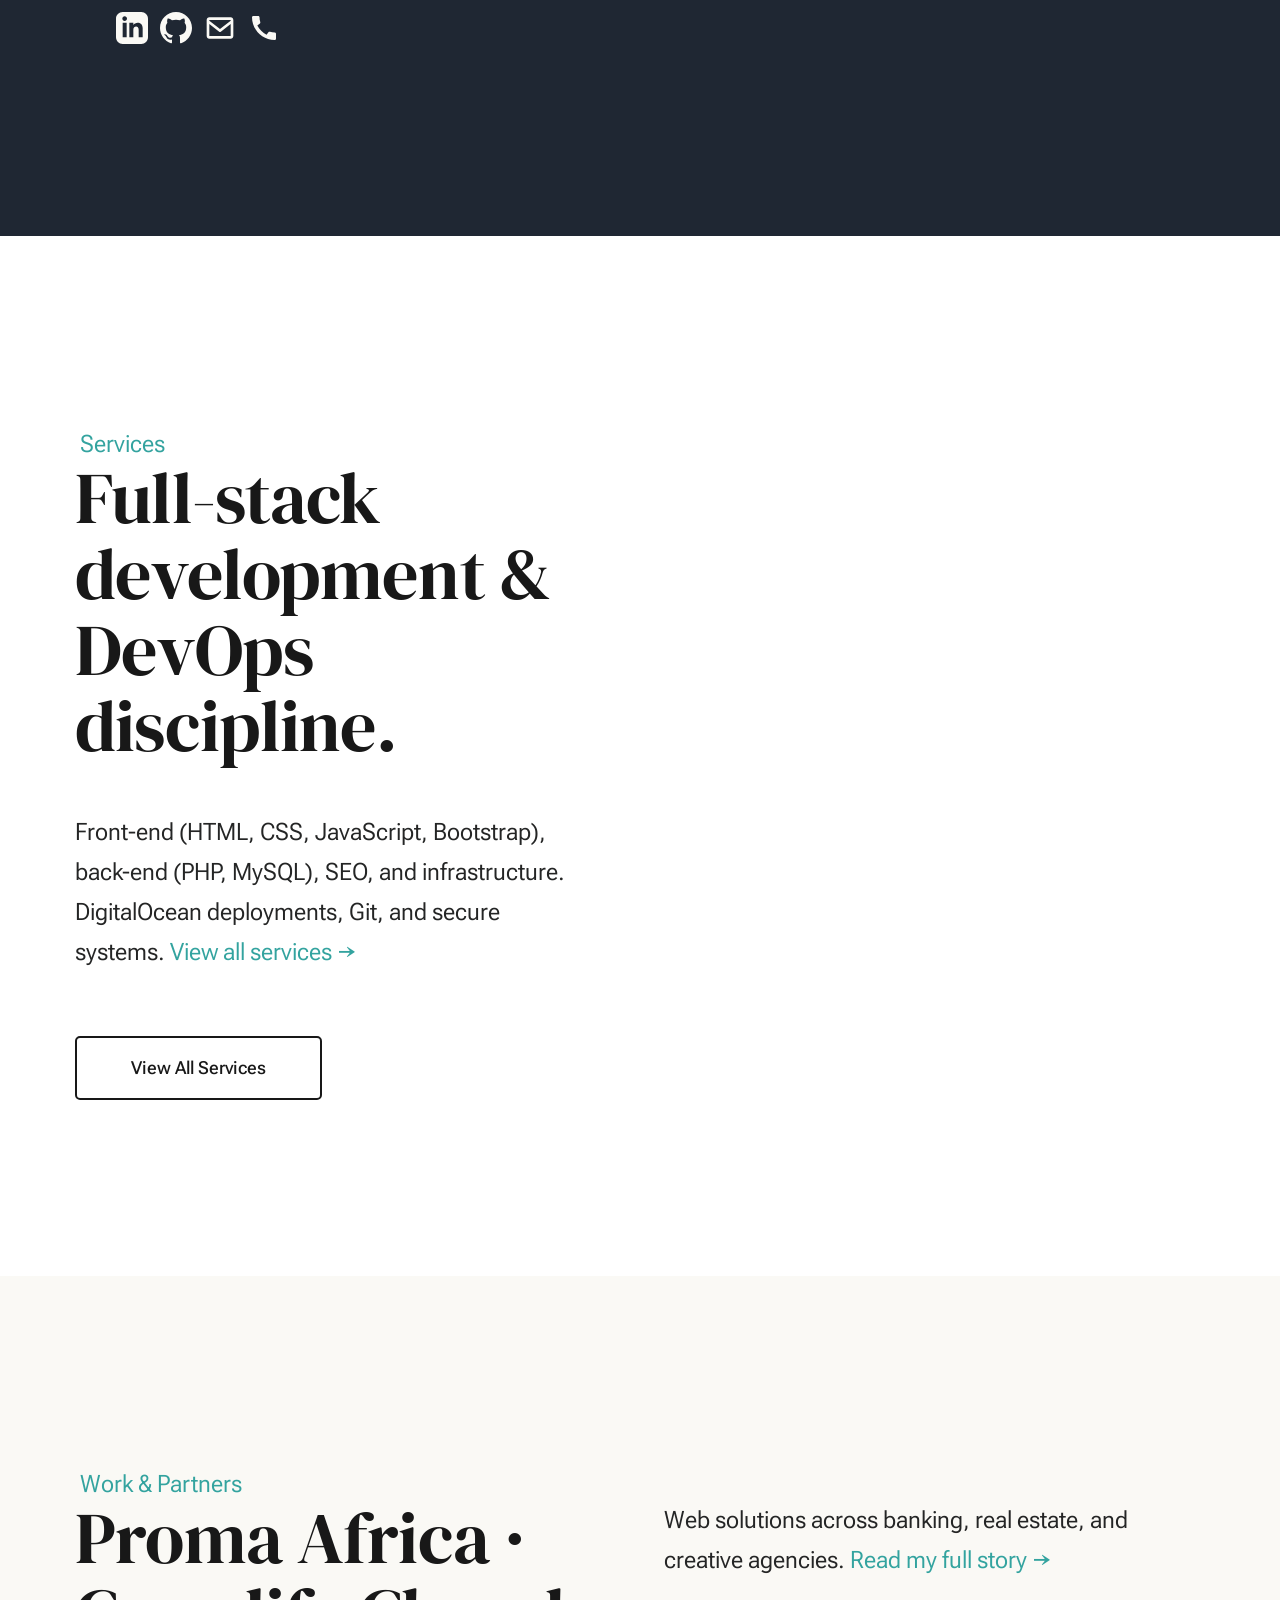
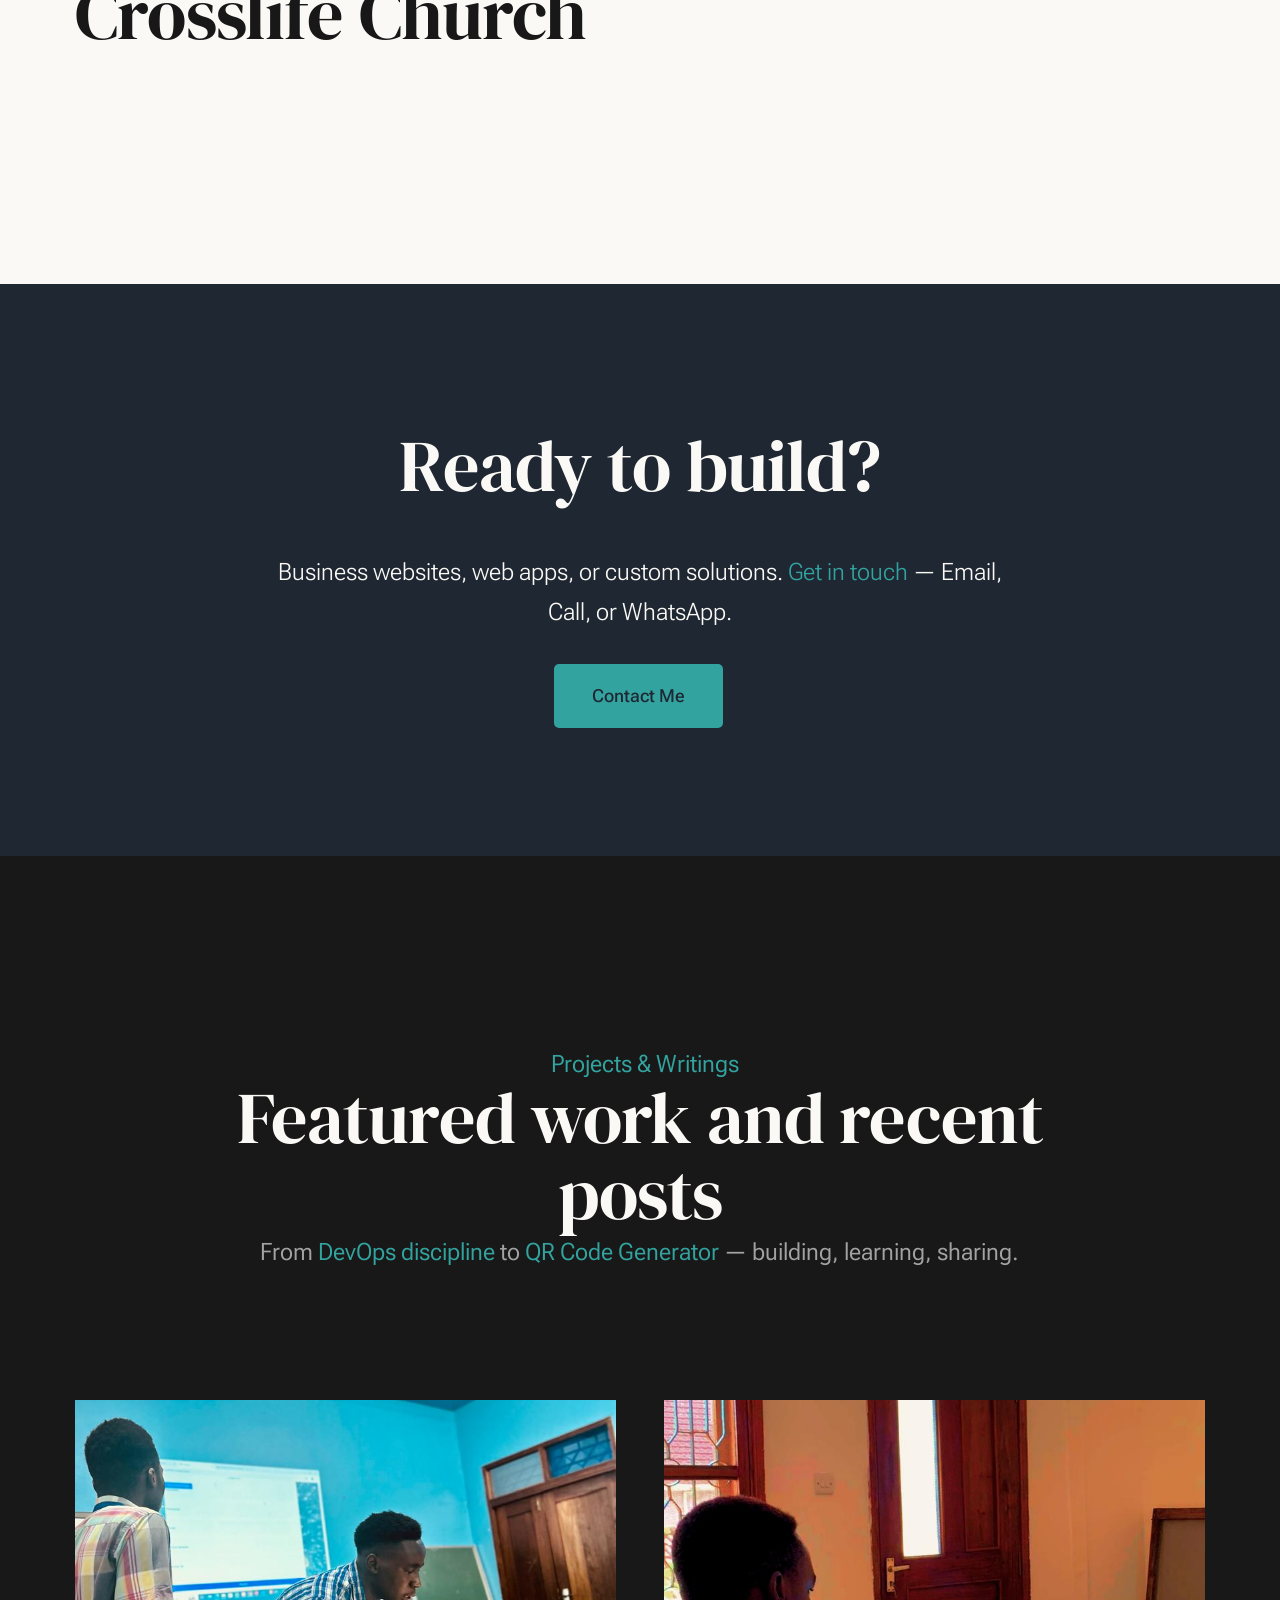
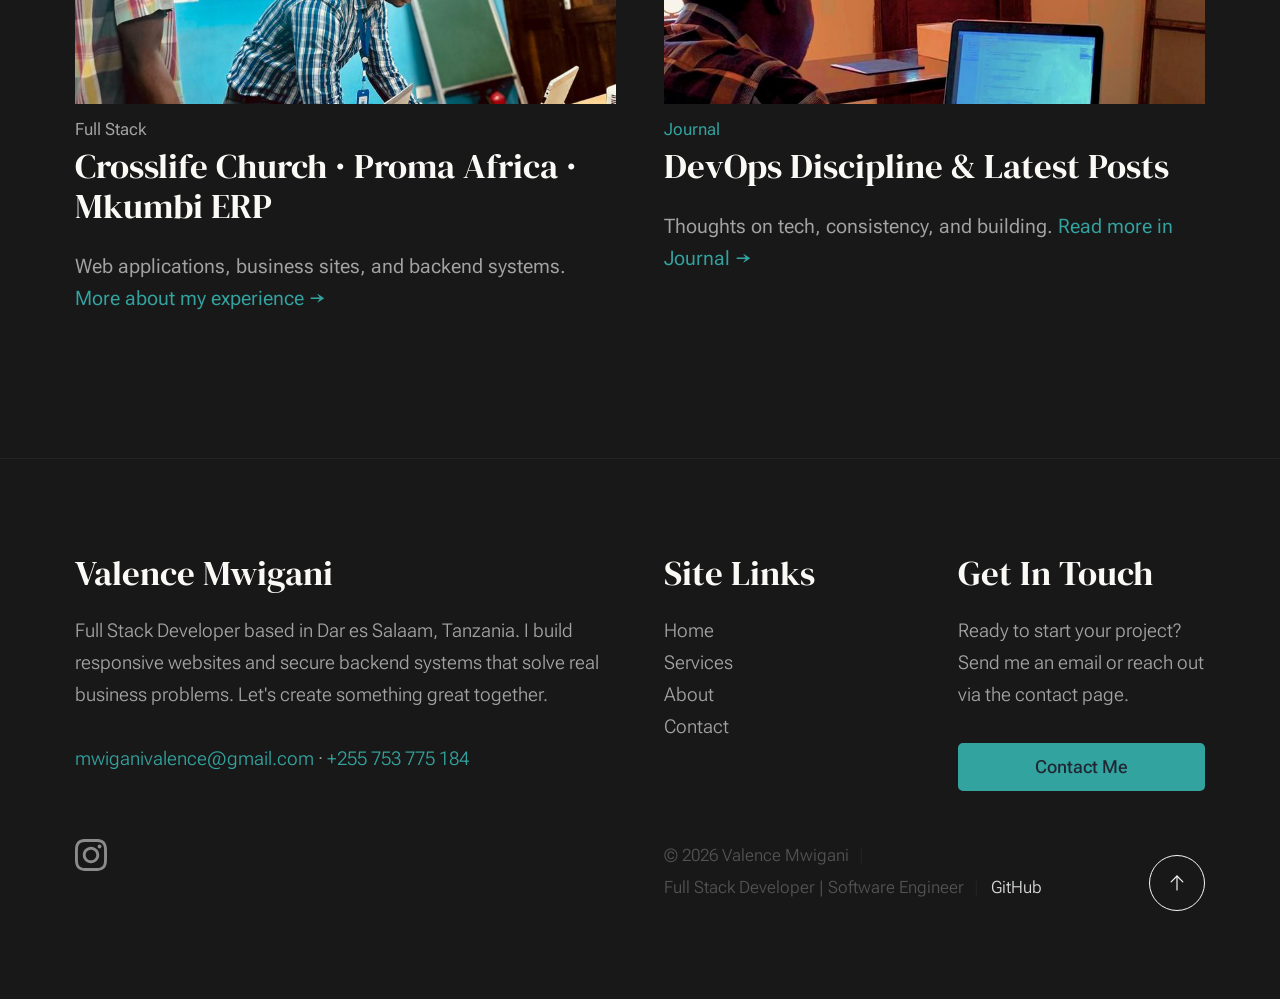
==== commit fb7d16b5: "New template" ====
--- a/index.html
+++ b/index.html
@@ -1,529 +1,381 @@
 <!DOCTYPE html>
-<html lang="en">
+<html lang="en" class="no-js" >
 <head>
-    <meta charset="UTF-8">
-    <meta name="viewport" content="width=device-width, initial-scale=1.0">
-    <title>Valence Mwigani | Full Stack Developer & Network Engineer</title>
-    <meta name="description" content="Professional portfolio of Valence Mwigani - Full Stack Web Developer and Network Engineer from Dar es Salaam, Tanzania">
+
+    <!--- basic page needs
+    ================================================== -->
+    <meta charset="utf-8">
+    <meta name="viewport" content="width=device-width, initial-scale=1">
+    <title>Valence Mwigani | Full Stack Developer</title>
+    <meta name="description" content="Valence Mwigani - Full Stack Developer from Dar es Salaam, Tanzania. Building responsive websites and secure backend systems.">
+
+    <script>
+        document.documentElement.classList.remove('no-js');
+        document.documentElement.classList.add('js');
+    </script>
+
+    <!-- CSS
+    ================================================== -->
+    <link rel="stylesheet" href="css/vendor.css">
+    <link rel="stylesheet" href="css/styles.css">
+
+    <!-- favicons
+    ================================================== -->
+    <link rel="apple-touch-icon" sizes="180x180" href="apple-touch-icon.png">
+    <link rel="icon" type="image/png" sizes="32x32" href="favicon-32x32.png">
+    <link rel="icon" type="image/png" sizes="16x16" href="favicon-16x16.png">
+    <link rel="manifest" href="site.webmanifest">
+
+</head>
+
+
+<body id="top">
+
     
-     Fonts 
-    <link href="https://fonts.googleapis.com/css2?family=Inter:wght@300;400;500;600;700;800&display=swap" rel="stylesheet">
-    
-     Icons 
-    <link rel="stylesheet" href="https://cdnjs.cloudflare.com/ajax/libs/font-awesome/6.4.0/css/all.min.css">
-    
-     Styles 
-    <link rel="stylesheet" href="styles.css">
-    <style>
-    .cv-btn {
-    display: inline-block;
-    padding: 12px 24px;
-    background-color: #7879de;
-    color: white;
-    font-size: 16px;
-    border-radius: 8px;
-    text-decoration: none;
-    font-weight: bold;
-    transition: 0.3s ease;
-}
-
-.cv-btn:hover {
-    background-color: #0056b3;
-}
-</style>
-</head>
-<body>
-     
-    <div id="preloader" class="preloader">
-        <div class="loader">
-            <div class="loader-circle"></div>
+    <!-- preloader
+    ================================================== -->
+    <div id="preloader">
+        <div id="loader" class="dots-fade">
+            <div></div>
+            <div></div>
+            <div></div>
         </div>
     </div>
 
-     
-    <nav class="navbar" id="navbar">
-        <div class="nav-container">
-            <div class="nav-brand">
-                <a href="#home" class="brand-link">Valence Mwigani</a>
+
+    <!-- page wrap
+    ================================================== -->
+    <div id="page" class="s-pagewrap ss-home">
+
+
+        <!-- # site header 
+        ================================================== -->
+        <header class="s-header">
+
+            <div class="row s-header__inner width-sixteen-col">
+
+                <div class="s-header__block">
+                    <div class="s-header__logo">
+                        <a class="logo" href="index.html">
+                            <img src="images/logo.png" alt="Homepage">
+                        </a>
+                    </div>
+
+                    <a class="s-header__menu-toggle" href="#0"><span>Menu</span></a>
+                </div> <!-- end s-header__block -->
+
+                <nav class="s-header__nav">
+    
+                    <ul class="s-header__menu-links">
+                        <li><a href="about.html">About</a></li>
+                        <li><a href="services.html">Services</a></li>
+                        <li><a href="blog.html">Journal</a></li>
+                        <li><a href="contact.html">Contact</a></li>
+                    </ul> <!-- s-header__menu-links -->
+
+                    <div class="s-header__contact">
+                        <a href="contact.html" class="btn btn--primary s-header__contact-btn">Let's Work Together</a>                        
+                    </div> <!-- s-header__contact -->
+    
+                </nav> <!-- end s-header__nav -->
+
+            </div> <!-- end s-header__inner -->
+
+        </header> <!-- end s-header -->
+
+
+        <!-- # site main content
+        ================================================== -->
+        <section id="content" class="s-content">
+
+            <!-- intro
+            ----------------------------------------------- -->
+            <section id="intro" class="s-intro">
+
+                <div class="row s-intro__content width-sixteen-col">
+
+                    <div class="column lg-12 s-intro__content-inner grid-block">
+                        
+                        <div class="s-intro__content-text">
+                            <div class="s-intro__content-pretitle text-pretitle">Hello, I'm Valence</div>
+                            <h1 class="s-intro__content-title">
+                            Full Stack Developer; <br>
+                            building responsive <br>
+                            websites and secure <br>
+                            backend systems.
+                            </h1>
+                        </div> <!-- s-intro__content-text -->
+
+                        <div class="s-intro__content-media"> 
+                            <div class="s-intro__content-media-inner">                               
+                                <img src="images/v10.jpeg" srcset="images/wheel-500.jpg 500w, images/wheel-1000.jpg 1000w, images/wheel-2000.jpg 2000w" sizes="(max-width: 1000px) 100vw, 1000px" alt="Valence Mwigani - Full Stack Developer">
+                                <div class="lines">                               
+                                    <span></span>                                  
+                                </div>
+                            </div>
+                        </div> <!-- s-intro__content-media -->                      
+
+                        <div class="s-intro__scroll-down">
+                            <a href="#about" class="smoothscroll">
+                                <div class="scroll-icon">
+                                    <svg xmlns="http://www.w3.org/2000/svg" viewBox="0 0 24 24" width="36" height="36" fill="none" stroke="#3a9d8c" stroke-width="1" stroke-linecap="round" stroke-linejoin="round">&lt;!--!  Atomicons Free 1.00 by @atisalab License - https://atomicons.com/license/ (Icons: CC BY 4.0) Copyright 2021 Atomicons --&gt;<polyline points="7 13 12 18 17 13"></polyline><line x1="12" y1="18" x2="12" y2="6"></line></svg>
+                                </div>
+                                <span>Scroll for more</span>
+                            </a>
+                        </div> <!-- s-intro__scroll-down -->
+                        
+                    </div> <!-- s-intro__content-inner -->
+
+                </div> <!-- s-intro__content -->
+
+            </section> <!-- end s-intro -->
+
+            <!-- about
+            ----------------------------------------------- -->
+            <section id="about" class="s-about target-section">
+
+                <div class="row s-about__content width-sixteen-col">
+                    <div class="column grid-block grid-section-split">
+
+                        <img src="images/geometric_shape.svg" alt="" class="s-about__content-imgbg">
+
+                        <div class="section-header grid-section-split__header">
+                            <div class="text-pretitle">About</div>                           
+                            <h2 class="text-display-title">
+                            Bridging creative design with technical functionality.
+                            </h2>                           
+                        </div> <!-- end section-header -->
+
+                        <div class="s-about__content-main grid-section-split__primary">
+                            <p class="attention-getter">
+                            Dedicated web developer in Dar es Salaam. I bridge creative design with technical functionality—building 
+                            responsive websites and secure backend systems that solve real business problems. Stanbic Bank, Proma Africa, BIZYTECH. 
+                            Bachelor's in Computer Engineering, CCNA certified.
+                            </p>
+                        </div> <!-- end s-about__content-main -->
+
+                        <div class="s-about__content-btn grid-section-split__bottom">
+                            <a href="about.html" class="btn btn--stroke u-fullwidth">More About Me</a>
+
+                            <ul class="s-about__social social-list">
+                                <li>
+                                    <a href="https://www.linkedin.com/in/valence-mwigani-a8444031b" target="_blank" rel="noopener" title="LinkedIn">
+                                        <svg xmlns="http://www.w3.org/2000/svg" width="24" height="24" viewBox="0 0 24 24"><path d="M19 0h-14c-2.761 0-5 2.239-5 5v14c0 2.761 2.239 5 5 5h14c2.762 0 5-2.239 5-5v-14c0-2.761-2.238-5-5-5zm-11 19h-3v-11h3v11zm-1.5-12.268c-.966 0-1.75-.79-1.75-1.764s.784-1.764 1.75-1.764 1.75.79 1.75 1.764-.783 1.764-1.75 1.764zm13.5 12.268h-3v-5.604c0-3.368-4-3.113-4 0v5.604h-3v-11h3v1.765c1.396-2.586 7-2.777 7 2.476v6.759z"/></svg>
+                                        <span class="u-screen-reader-text">LinkedIn</span>
+                                    </a>
+                                </li>
+                                <li>
+                                    <a href="https://github.com/PHENOMVALENCE" target="_blank" rel="noopener" title="GitHub">
+                                        <svg xmlns="http://www.w3.org/2000/svg" width="24" height="24" viewBox="0 0 24 24"><path d="M12 0c-6.626 0-12 5.373-12 12 0 5.302 3.438 9.8 8.207 11.387.599.111.793-.261.793-.577v-2.234c-3.338.726-4.033-1.416-4.033-1.416-.546-1.387-1.333-1.756-1.333-1.756-1.089-.745.083-.729.083-.729 1.205.084 1.839 1.237 1.839 1.237 1.07 1.834 2.807 1.304 3.492.997.107-.775.418-1.305.762-1.604-2.665-.305-5.467-1.334-5.467-5.931 0-1.311.469-2.381 1.236-3.221-.124-.303-.535-1.524.117-3.176 0 0 1.008-.322 3.301 1.23.957-.266 1.983-.399 3.003-.404 1.02.005 2.047.138 3.006.404 2.291-1.552 3.297-1.23 3.297-1.23.653 1.653.242 2.874.118 3.176.77.84 1.235 1.911 1.235 3.221 0 4.609-2.807 5.624-5.479 5.921.43.372.823 1.102.823 2.222v3.293c0 .319.192.694.801.576 4.765-1.589 8.199-6.086 8.199-11.386 0-6.627-5.373-12-12-12z"/></svg>
+                                        <span class="u-screen-reader-text">GitHub</span>
+                                    </a>
+                                </li>
+                                <li>
+                                    <a href="mailto:mwiganivalence@gmail.com" title="Email">
+                                        <svg xmlns="http://www.w3.org/2000/svg" width="24" height="24" viewBox="0 0 24 24"><path d="M20 4H4c-1.103 0-2 .897-2 2v12c0 1.103.897 2 2 2h16c1.103 0 2-.897 2-2V6c0-1.103-.897-2-2-2zm0 2v.511l-8 6.223-8-6.222V6h16zM4 18V9.044l7.386 5.745a.994.994 0 0 0 1.228 0L20 9.044 20.002 18H4z"/></svg>
+                                        <span class="u-screen-reader-text">Email</span>
+                                    </a>
+                                </li>
+                                <li>
+                                    <a href="tel:+255753775184" title="Phone">
+                                        <svg xmlns="http://www.w3.org/2000/svg" width="24" height="24" viewBox="0 0 24 24"><path d="M20.01 15.38c-1.23 0-2.42-.2-3.53-.56-.35-.12-.74-.03-1.01.24l-1.57 1.97c-2.83-1.35-5.48-3.9-6.89-6.83l1.95-1.66c.27-.28.35-.67.24-1.02-.37-1.11-.56-2.3-.56-3.53 0-.54-.45-.99-.99-.99H4.19C3.65 3 3 3.24 3 3.99 3 13.28 10.73 21 20.01 21c.71 0 .99-.63.99-1.18v-3.45c0-.54-.45-.99-.99-.99z"/></svg>
+                                        <span class="u-screen-reader-text">Phone</span>
+                                    </a>
+                                </li>
+                            </ul> <!-- end s-footer__social -->
+                        </div> <!-- end s-about__content-btn -->
+                    
+                    </div> <!-- content-inner -->
+                </div>
+                
+            </section> <!-- end s-about -->
+
+            <!-- expertise
+            ----------------------------------------------- -->
+            <section id="expertise" class="s-expertise">
+
+                <div class="row s-expertise__content width-sixteen-col">
+                    <div class="column xl-12 grid-block grid-section-split">
+
+                        <div class="section-header grid-section-split__header">
+                            <div class="text-pretitle">Services</div>                           
+                            <h2 class="text-display-title">
+                            Full-stack development & DevOps discipline.
+                            </h2>     
+                            
+                            <p class="lead">
+                            Front-end (HTML, CSS, JavaScript, Bootstrap), back-end (PHP, MySQL), SEO, and infrastructure. 
+                            DigitalOcean deployments, Git, and secure systems. <a href="services.html">View all services →</a>
+                            </p>
+                        </div> <!-- end section-header -->
+
+                        <div class="s-expertise__content-btn grid-section-split__bottom">
+                            <a href="services.html" class="btn btn--stroke u-fullwidth">View All Services</a>
+                        </div>
+
+                    </div>
+                </div>
+
+            </section> <!-- end s-expertise -->
+
+            <!-- clients / social proof
+            ----------------------------------------------- -->
+            <section id="clients" class="s-clients">          
+
+                <div class="row s-clients__content-block width-sixteen-col">
+                    <div class="column xl-12 grid-block grid-section-split">
+                        <div class="section-header grid-section-split__header">
+                            <div class="text-pretitle">Work & Partners</div>                           
+                            <h2 class="text-display-title">Proma Africa · Crosslife Church</h2>       
+                        </div>
+                        <div class="grid-section-split__primary">
+                            <p class="lead">
+                            Web solutions across banking, real estate, and creative agencies. <a href="about.html">Read my full story →</a>
+                            </p>
+                        </div>
+                    </div>
+                </div>
+
+            </section> <!-- end s-clients -->            
+
+        </section> <!-- s-content-->
+
+        <!-- # cta
+        ================================================== -->
+        <section id="cta" class="s-cta">
+
+            <div class="row row-x-center text-center">
+                <div class="column xl-8 lg-12">
+
+                    <div class="s-cta__content">
+                        <h2 class="text-display-title">
+                        Ready to build?
+                        </h2>
+                        <p class="lead">
+                        Business websites, web apps, or custom solutions. <a href="contact.html">Get in touch</a> — Email, Call, or WhatsApp.
+                        </p>
+                        <a href="contact.html" class="btn btn--primary">Contact Me</a>
+                    </div>
+
+                </div>
+            </div>
+
+        </section> <!-- end s-cta -->
+
+            <!-- # projects & journal
+        ================================================== -->
+        <section id="projects" class="s-journal">
+
+            <div class="row s-journal__content width-sixteen-col">
+                <div class="column xl-12 grid-block">
+
+                    <div class="grid-full section-header text-center">
+                        <div class="text-pretitle">Projects & Writings</div>                           
+                        <h2 class="text-display-title">
+                        Featured work and recent posts
+                        </h2>
+                        <p class="lead">From <a href="blog.html">DevOps discipline</a> to <a href="https://lnkd.in/dmJtChBQ" target="_blank" rel="noopener">QR Code Generator</a> — building, learning, sharing.</p>
+                    </div> 
+
+                    <div class="grid-full s-journal__content-main grid-list-items">
+
+                        <div class="grid-list-items__item blog-card">
+                            <div class="blog-card__img" style="aspect-ratio:16/9;overflow:hidden;margin-bottom:1rem;"><img src="images/v13.jpg" alt="" style="width:100%;height:100%;object-fit:cover;"></div>
+                            <div class="blog-card__header">
+                                <div class="blog-card__cat-links"><span>Full Stack</span></div>
+                                <h3 class="blog-card__title"><a href="about.html">Crosslife Church · Proma Africa · Mkumbi ERP</a></h3>
+                            </div>
+                            <div class="blog-card__text">
+                                <p>Web applications, business sites, and backend systems. <a href="about.html">More about my experience →</a></p>
+                            </div>
+                        </div>
+                        <div class="grid-list-items__item blog-card">
+                            <div class="blog-card__img" style="aspect-ratio:16/9;overflow:hidden;margin-bottom:1rem;"><img src="images/thumbs/about/v2.jpg" alt="" style="width:100%;height:100%;object-fit:cover;"></div>
+                            <div class="blog-card__header">
+                                <div class="blog-card__cat-links"><a href="blog.html">Journal</a></div>
+                                <h3 class="blog-card__title"><a href="blog.html">DevOps Discipline & Latest Posts</a></h3>
+                            </div>
+                            <div class="blog-card__text">
+                                <p>Thoughts on tech, consistency, and building. <a href="blog.html">Read more in Journal →</a></p>
+                            </div>
+                        </div>
+
+                    </div>
+
+                </div>
+            </div>
+
+        </section> <!-- end s-journal -->
+
+
+        <!-- # footer 
+        ================================================== -->
+        <footer class="s-footer">
+            <div class="row s-footer__content">
+                <div class="column xl-6 lg-6 md-12 s-footer__block s-footer__about">                    
+                    <h3>Valence Mwigani</h3>
+                    <p>
+                    Full Stack Developer based in Dar es Salaam, Tanzania. I build responsive websites and secure backend 
+                    systems that solve real business problems. Let's create something great together.
+                    </p>
+                    <p>
+                    <a href="mailto:mwiganivalence@gmail.com">mwiganivalence@gmail.com</a> · <a href="tel:+255753775184">+255 753 775 184</a>
+                    </p>               
+                </div>                
+                <div class="column xl-3 lg-6 md-12 s-footer__block s-footer__site-links">
+                    <h3>Site Links</h3>
+                    <ul class="link-list">
+                        <li><a href="index.html">Home</a></li>
+                        <li><a href="services.html">Services</a></li>
+                        <li><a href="about.html">About</a></li>
+                        <li><a href="contact.html">Contact</a></li>
+                    </ul>
+                </div>
+                <div class="column xl-3 lg-6 md-12 tab-12 s-footer__block s-footer__newsletter">
+                    <h3>Get In Touch</h3>
+
+                    <p>
+                    Ready to start your project? Send me an email or reach out via the contact page.
+                    </p>
+
+                    <a href="contact.html" class="btn btn--primary btn--small u-fullwidth">Contact Me</a>
+                </div>
+            </div>    
+            
+            <div class="row s-footer__bottom">
+                <div class="column xl-6 lg-12">
+                    <ul class="s-footer__social social-list">
+                        <li>
+                            <a href="https://www.instagram.com/phenomvalence?igsh=Y3ZzemV6bm0wOXUx&utm_source=qr" target="_blank" rel="noopener" title="Instagram">
+                                <svg xmlns="http://www.w3.org/2000/svg" width="24" height="24" viewBox="0 0 24 24"><path d="M12 2.163c3.204 0 3.584.012 4.85.07 3.252.148 4.771 1.691 4.919 4.919.058 1.265.069 1.645.069 4.849 0 3.205-.012 3.584-.069 4.849-.149 3.225-1.664 4.771-4.919 4.919-1.266.058-1.644.07-4.85.07-3.204 0-3.584-.012-4.849-.07-3.26-.149-4.771-1.699-4.919-4.92-.058-1.265-.07-1.644-.07-4.849 0-3.204.013-3.583.07-4.849.149-3.227 1.664-4.771 4.919-4.919 1.266-.057 1.645-.069 4.849-.069zm0-2.163c-3.259 0-3.667.014-4.947.072-4.358.2-6.78 2.618-6.98 6.98-.059 1.281-.073 1.689-.073 4.948 0 3.259.014 3.668.072 4.948.2 4.358 2.618 6.78 6.98 6.98 1.281.058 1.689.072 4.948.072 3.259 0 3.668-.014 4.948-.072 4.354-.2 6.782-2.618 6.979-6.98.059-1.28.073-1.689.073-4.948 0-3.259-.014-3.667-.072-4.947-.196-4.354-2.617-6.78-6.979-6.98-1.281-.059-1.69-.073-4.949-.073zm0 5.838c-3.403 0-6.162 2.759-6.162 6.162s2.759 6.163 6.162 6.163 6.162-2.759 6.162-6.163c0-3.403-2.759-6.162-6.162-6.162zm0 10.162c-2.209 0-4-1.79-4-4 0-2.209 1.791-4 4-4s4 1.791 4 4c0 2.21-1.791 4-4 4zm6.406-11.845c-.796 0-1.441.645-1.441 1.44s.645 1.44 1.441 1.44c.795 0 1.439-.645 1.439-1.44s-.644-1.44-1.439-1.44z"/></svg>
+                                <span class="u-screen-reader-text">Instagram</span>
+                            </a>
+                        </li>
+                    </ul> <!-- end s-footer__social -->
+                </div>
+                <div class="column xl-6 lg-12">
+                    <p class="ss-copyright">
+                        <span>© 2026 Valence Mwigani</span> 
+                        <span>Full Stack Developer | Software Engineer</span>
+                        <span><a href="https://github.com/PHENOMVALENCE" target="_blank" rel="noopener">GitHub</a></span>
+                    </p>
+                </div>
+
+                <div class="ss-go-top">
+                    <a class="smoothscroll" title="Back to Top" href="#top">
+                        <svg xmlns="http://www.w3.org/2000/svg" viewBox="0 0 24 24" width="36" height="36" fill="none" stroke="#ffffff" stroke-width="1" stroke-linecap="round" stroke-linejoin="round">&lt;!--!  Atomicons Free 1.00 by @atisalab License - https://atomicons.com/license/ (Icons: CC BY 4.0) Copyright 2021 Atomicons --&gt;<polyline points="17 11 12 6 7 11"></polyline><line x1="12" y1="18" x2="12" y2="6"></line></svg>
+                    </a>
+                </div> <!-- end ss-go-top -->
             </div>
             
-            <ul class="nav-menu" id="nav-menu">
-                <li><a href="#home" class="nav-link active">Home</a></li>
-                <li><a href="#about" class="nav-link">About</a></li>
-                <li><a href="#experience" class="nav-link">Experience</a></li>
-                <li><a href="#projects" class="nav-link">Projects</a></li>
-                <li><a href="#skills" class="nav-link">Skills</a></li>
-                <li><a href="#education" class="nav-link">Education</a></li>
-                <li><a href="#contact" class="nav-link">Contact</a></li>
-            </ul>
-            
-            <div class="nav-actions">
-                <button id="theme-toggle" class="theme-toggle" aria-label="Toggle theme">
-                    <i class="fas fa-moon"></i>
-                </button>
-                <div class="hamburger" id="hamburger">
-                    <span class="hamburger-line"></span>
-                    <span class="hamburger-line"></span>
-                    <span class="hamburger-line"></span>
-                </div>
-            </div>
-        </div>
-    </nav>
-
-     
-    <section id="home" class="hero" >
-        <div class="hero-container">
-            <div class="hero-content">
-                <div class="hero-text" data-aos="fade-right">
-                    <h1 class="hero-title">
-                         <span class="gradient-text">Valence</span>
-                    </h1>
-                    <p class="hero-subtitle">Full Stack Web Developer</p>
-        <p class="hero-description">
-    Full-stack developer dedicated to delivering innovative, user-centered digital solutions. 
-    Skilled in creating responsive, high-performance applications and building secure, scalable systems that solve complex business challenges.
-</p>
-
-
-                    <div class="hero-buttons">
-                        <a href="#projects" class="btn btn-primary">
-                            <i class="fas fa-code"></i>
-                            View My Work
-                        </a>
-                        <a href="CV_VALENCE MWIGANI.pdf" target="_blank" class="cv-btn">View My CV</a>
-                        <a href="#contact" class="btn btn-outline">
-                            <i class="fas fa-envelope"></i>
-                            Get In Touch
-                        </a>
-                    </div>
-                    <div class="hero-location">
-                        <i class="fas fa-map-marker-alt"></i>
-                        <span>Dar es Salaam, Tanzania</span>
-                    </div>
-                </div>
-                
-                <div class="hero-image" data-aos="fade-left">
-                    <div class="image-wrapper">
-                        <img src="v11.jpg" alt="Valence Mwigani at Innovation Week Tanzania 2025" class="profile-image">
-                        <div class="image-glow"></div>
-                    </div>
-                </div>
-            </div>
-        </div>
-    </section>
-
-     
-    <section id="about" class="section about-section">
-        <div class="container">
-            <div class="section-header" data-aos="fade-up">
-                <h2 class="section-title">About Me</h2>
-                <div class="section-line"></div>
-                <p class="section-subtitle">Bridging Creativity & Technology</p>
-            </div>
-            
-            <div class="about-content">
-                <div class="about-text" data-aos="fade-right">
-                    <h3>Professional Journey</h3>
-                    <p>
-                        I am a passionate web developer with a knack for building user-friendly, responsive websites 
-                        and robust backend systems. Based in Dar es Salaam, Tanzania, I combine creativity with 
-                        technical expertise to deliver solutions that drive business success.
-                    </p>
-                    
-                    <div class="about-highlights">
-                        <div class="highlight-item">
-                            <i class="fas fa-check-circle"></i>
-                            <span>Lead Web Developer at Proma Africa, designing and optimizing business websites</span>
-                        </div>
-                        <div class="highlight-item">
-                            <i class="fas fa-check-circle"></i>
-                            <span>Cisco Certified Network Associate (CCNA) with expertise in network infrastructure</span>
-                        </div>
-                        <div class="highlight-item">
-                            <i class="fas fa-check-circle"></i>
-                            <span>Full-stack development experience with modern web technologies</span>
-                        </div>
-                        <div class="highlight-item">
-                            <i class="fas fa-check-circle"></i>
-                            <span>Committed to continuous learning and adopting cutting-edge technologies</span>
-                        </div>
-                    </div>
-                </div>
-                
-                <div class="about-images" data-aos="fade-left">
-                    <div class="image-grid">
-                        <img src="v13.jpg" alt="Valence presenting at conference" class="grid-image">
-                        <img src="v9.jpg" alt="Valence working on network infrastructure" class="grid-image">
-                    </div>
-                </div>
-            </div>
-        </div>
-    </section>
-
-     
-    <section id="experience" class="section experience-section">
-        <div class="container">
-            <div class="section-header" data-aos="fade-up">
-                <h2 class="section-title">Professional Experience</h2>
-                <div class="section-line"></div>
-            </div>
-            
-            <div class="timeline">
-                <div class="timeline-item" data-aos="fade-up">
-                    <div class="timeline-marker"></div>
-                    <div class="timeline-content">
-                        <div class="timeline-header">
-                            <h3>Lead Web Developer</h3>
-                            <span class="company">Proma Africa</span>
-                            <span class="period">March 2025 – Ongoing</span>
-                        </div>
-                        <ul class="timeline-details">
-                            <li>Designed and developed the official business website for Proma Africa</li>
-                            <li>Built responsive web pages using HTML, CSS, and JavaScript</li>
-                            <li>Implemented backend functionality with PHP for real-time messaging</li>
-                            <li>Optimized website for SEO to improve Google search visibility</li>
-                        </ul>
-                        <div class="timeline-tech">
-                            <span class="tech-tag">HTML5</span>
-                            <span class="tech-tag">Bootstrap</span>
-                            <span class="tech-tag">JavaScript</span>
-                            <span class="tech-tag">PHP</span>
-                            <span class="tech-tag">MySQL</span>
-                        </div>
-                    </div>
-                </div>
-                
-                <div class="timeline-item" data-aos="fade-up" data-aos-delay="200">
-                    <div class="timeline-marker"></div>
-                    <div class="timeline-content">
-                        <div class="timeline-header">
-                            <h3>CCNA Training</h3>
-                            <span class="company">Dar es Salaam Institute of Technology</span>
-                            <span class="period">August 2023 – October 2023</span>
-                        </div>
-                        <ul class="timeline-details">
-                            <li>Intensive hands-on training in Cisco networking technologies</li>
-                            <li>Gained expertise in IP addressing, routing, switching, and VLANs</li>
-                            <li>Successfully completed certification requirements</li>
-                        </ul>
-                        <div class="timeline-tech">
-                            <span class="tech-tag">CCNA</span>
-                            <span class="tech-tag">Networking</span>
-                            <span class="tech-tag">Routing</span>
-                            <span class="tech-tag">Switching</span>
-                        </div>
-                    </div>
-                </div>
-                
-                <div class="timeline-item" data-aos="fade-up" data-aos-delay="400">
-                    <div class="timeline-marker"></div>
-                    <div class="timeline-content">
-                        <div class="timeline-header">
-                            <h3>Web Developer</h3>
-                            <span class="company">BIZYTECH Ltd</span>
-                            <span class="period">August 2022 – October 2022</span>
-                        </div>
-                        <ul class="timeline-details">
-                            <li>Developed front-end applications using HTML and CSS</li>
-                            <li>Built backend systems with MySQL and PHP</li>
-                            <li>Conducted computer repairs and system maintenance</li>
-                        </ul>
-                        <div class="timeline-tech">
-                            <span class="tech-tag">HTML5</span>
-                            <span class="tech-tag">CSS3</span>
-                            <span class="tech-tag">PHP</span>
-                            <span class="tech-tag">MySQL</span>
-                            <span class="tech-tag">Java</span>
-                        </div>
-                    </div>
-                </div>
-            </div>
-        </div>
-    </section>
-
-     
-    <section id="projects" class="section projects-section">
-        <div class="container">
-            <div class="section-header" data-aos="fade-up">
-                <h2 class="section-title">Featured Projects</h2>
-                <div class="section-line"></div>
-                <p class="section-subtitle">Showcasing my technical expertise and problem-solving skills</p>
-            </div>
-            
-            <div class="projects-grid">
-                <div class="project-card" data-aos="fade-up">
-                    <div class="project-icon">
-                        <i class="fas fa-globe"></i>
-                    </div>
-                    <div class="project-content">
-                        <h3>Proma Africa Website</h3>
-                        <p>Official business website for a dairy and poultry company with responsive design, modern UI components, and SEO optimization.</p>
-                        <div class="project-tech">
-                            <span class="tech-badge">HTML5</span>
-                            <span class="tech-badge">Bootstrap</span>
-                            <span class="tech-badge">JavaScript</span>
-                            <span class="tech-badge">PHP</span>
-                            <span class="tech-badge">MySQL</span>
-                        </div>
-                        <ul class="project-features">
-                            <li>Responsive Bootstrap components</li>
-                            <li>PHP backend with MySQL database</li>
-                            <li>Contact form with email notifications</li>
-                            <li>SEO optimization and performance tuning</li>
-                        </ul>
-                    </div>
-                    <div class="project-link">
-                        <i class="fas fa-external-link-alt"></i>
-                    </div>
-                </div>
-                
-                <div class="project-card" data-aos="fade-up" data-aos-delay="200">
-                    <div class="project-icon">
-                        <i class="fas fa-users"></i>
-                    </div>
-                    <div class="project-content">
-                        <h3>Student Complaint System</h3>
-                        <p>Web platform enabling students to file and track complaints with admin dashboard built using modern web technologies.</p>
-                        <div class="project-tech">
-                            <span class="tech-badge">HTML5</span>
-                            <span class="tech-badge">Tailwind CSS</span>
-                            <span class="tech-badge">JavaScript</span>
-                            <span class="tech-badge">PHP</span>
-                            <span class="tech-badge">MySQL</span>
-                        </div>
-                        <ul class="project-features">
-                            <li>Role-based access control system</li>
-                            <li>Admin dashboard with analytics</li>
-                            <li>Real-time complaint tracking</li>
-                            <li>Tailwind CSS for modern UI design</li>
-                        </ul>
-                    </div>
-                    <div class="project-link">
-                        <i class="fas fa-external-link-alt"></i>
-                    </div>
-                </div>
-                
-                <div class="project-card" data-aos="fade-up" data-aos-delay="400">
-                    <div class="project-icon">
-                        <i class="fas fa-address-book"></i>
-                    </div>
-                    <div class="project-content">
-                        <h3>Contact Management System</h3>
-                        <p>Enterprise-level contact management system with social features, built with Java backend and modern frontend technologies.</p>
-                        <div class="project-tech">
-                            <span class="tech-badge">Java</span>
-                            <span class="tech-badge">Bootstrap</span>
-                            <span class="tech-badge">JavaScript</span>
-                            <span class="tech-badge">MySQL</span>
-                            <span class="tech-badge">PHP</span>
-                        </div>
-                        <ul class="project-features">
-                            <li>Java-powered backend architecture</li>
-                            <li>Bootstrap responsive interface</li>
-                            <li>Advanced CRUD operations</li>
-                            <li>Social networking features</li>
-                        </ul>
-                    </div>
-                    <div class="project-link">
-                        <i class="fas fa-external-link-alt"></i>
-                    </div>
-                </div>
-            </div>
-        </div>
-    </section>
-
-     
-    <section id="skills" class="section skills-section">
-        <div class="container">
-            <div class="section-header" data-aos="fade-up">
-                <h2 class="section-title">Technical Skills</h2>
-                <div class="section-line"></div>
-            </div>
-            
-            <div class="skills-grid">
-                <div class="skill-category" data-aos="fade-up">
-                    <div class="skill-icon">
-                        <i class="fas fa-code"></i>
-                    </div>
-                    <h3>Frontend Development</h3>
-                    <div class="skill-tags">
-                        <span class="skill-tag">HTML5</span>
-                        <span class="skill-tag">CSS3</span>
-                        <span class="skill-tag">JavaScript</span>
-                        <span class="skill-tag">Bootstrap</span>
-                        <span class="skill-tag">Tailwind CSS</span>
-                        <span class="skill-tag">Responsive Design</span>
-                    </div>
-                </div>
-                
-                <div class="skill-category" data-aos="fade-up" data-aos-delay="200">
-                    <div class="skill-icon">
-                        <i class="fas fa-server"></i>
-                    </div>
-                    <h3>Backend Development</h3>
-                    <div class="skill-tags">
-                        <span class="skill-tag">Java</span>
-                        <span class="skill-tag">PHP</span>
-                        <span class="skill-tag">MySQL</span>
-                    </div>
-                </div>
-                
-                <div class="skill-category" data-aos="fade-up" data-aos-delay="400">
-                    <div class="skill-icon">
-                        <i class="fas fa-network-wired"></i>
-                    </div>
-                    <h3>Network & Systems</h3>
-                    <div class="skill-tags">
-                        <span class="skill-tag">CCNA</span>
-                        <span class="skill-tag">Network Setup</span>
-                        <span class="skill-tag">IP Addressing</span>
-                        <span class="skill-tag">System Admin</span>
-                    </div>
-                </div>
-            </div>
-            
-            <div class="soft-skills" data-aos="fade-up" data-aos-delay="600">
-                <h3>Soft Skills</h3>
-                <div class="soft-skills-grid">
-                    <div class="soft-skill">
-                        <i class="fas fa-comments"></i>
-                        <span>Communication</span>
-                    </div>
-                    <div class="soft-skill">
-                        <i class="fas fa-lightbulb"></i>
-                        <span>Problem Solving</span>
-                    </div>
-                    <div class="soft-skill">
-                        <i class="fas fa-users"></i>
-                        <span>Team Collaboration</span>
-                    </div>
-                    <div class="soft-skill">
-                        <i class="fas fa-rocket"></i>
-                        <span>Fast Learner</span>
-                    </div>
-                </div>
-            </div>
-        </div>
-    </section>
-
-     
-    <section id="education" class="section education-section">
-        <div class="container">
-            <div class="section-header" data-aos="fade-up">
-                <h2 class="section-title">Education & Certifications</h2>
-                <div class="section-line"></div>
-            </div>
-            
-            <div class="education-timeline">
-                <div class="education-item" data-aos="fade-up">
-                    <div class="education-icon">
-                        <i class="fas fa-graduation-cap"></i>
-                    </div>
-                    <div class="education-content">
-                        <h3>Bachelor's Degree in Computer Engineering</h3>
-                        <p class="institution">Dar es Salaam Institute of Technology</p>
-                        <p class="period">2024 – Current</p>
-                        <p class="description">
-                            Currently expanding knowledge in advanced computing, system design, and software engineering principles.
-                        </p>
-                    </div>
-                </div>
-                
-                <div class="education-item" data-aos="fade-up" data-aos-delay="200">
-                    <div class="education-icon">
-                        <i class="fas fa-certificate"></i>
-                    </div>
-                    <div class="education-content">
-                        <h3>Ordinary Diploma in Information Technology</h3>
-                        <p class="institution">Dar es Salaam Institute of Technology</p>
-                        <p class="period">2021 – 2024</p>
-                        <p class="description">
-                            Built a strong foundation in web development, networking, and system administration through hands-on training.
-                        </p>
-                    </div>
-                </div>
-                
-                <div class="education-item" data-aos="fade-up" data-aos-delay="400">
-                    <div class="education-icon">
-                        <i class="fas fa-award"></i>
-                    </div>
-                    <div class="education-content">
-                        <h3>Cisco Certified Network Associate (CCNA)</h3>
-                        <p class="institution">Dar es Salaam Institute of Technology</p>
-                        <p class="period">2023</p>
-                        <p class="description">
-                            Professional certification in network infrastructure, routing, switching, and network security.
-                        </p>
-                    </div>
-                </div>
-            </div>
-        </div>
-    </section>
-
-     
-    <section id="contact" class="section contact-section">
-        <div class="container">
-            <div class="section-header" data-aos="fade-up">
-                <h2 class="section-title">Let's Work Together</h2>
-                <div class="section-line"></div>
-                <p class="section-subtitle">Ready to bring your ideas to life? Let's discuss how we can work together to create something amazing.</p>
-            </div>
-            
-            <div class="contact-content">
-                <div class="contact-info">
-                    <div class="contact-item" data-aos="fade-up">
-                        <div class="contact-icon">
-                            <i class="fas fa-envelope"></i>
-                        </div>
-                        <div class="contact-details">
-                            <h3>Email</h3>
-                            <a href="mailto:mwiganivalence@gmail.com">mwiganivalence@gmail.com</a>
-                        </div>
-                    </div>
-                    
-                    <div class="contact-item" data-aos="fade-up" data-aos-delay="200">
-                        <div class="contact-icon">
-                            <i class="fas fa-phone"></i>
-                        </div>
-                        <div class="contact-details">
-                            <h3>Phone</h3>
-                            <a href="tel:+255753775184">+255 753 775 184</a>
-                        </div>
-                    </div>
-                    
-                    <div class="contact-item" data-aos="fade-up" data-aos-delay="400">
-                        <div class="contact-icon">
-                            <i class="fas fa-map-marker-alt"></i>
-                        </div>
-                        <div class="contact-details">
-                            <h3>Location</h3>
-                            <span>Dar es Salaam, Tanzania</span>
-                        </div>
-                    </div>
-                </div>
-                
-                <div class="contact-cta" data-aos="fade-up" data-aos-delay="600">
-                    <a href="mailto:mwiganivalence@gmail.com" class="btn btn-primary btn-large">
-                        <i class="fas fa-envelope"></i>
-                        Get In Touch
-                    </a>
-                </div>
-            </div>
-        </div>
-    </section>
-
-     
-    <footer class="footer">
-        <div class="container">
-            <div class="footer-content">
-                <p>&copy; 2025 Valence Mwigani. All rights reserved.</p>
-                <p class="footer-subtitle">Built with passion and modern web technologies</p>
-            </div>
-        </div>
-    </footer>
-
-     
-    <script src="https://unpkg.com/aos@2.3.1/dist/aos.js"></script>
-    <script src="script.js"></script>
+        </footer> <!-- end s-footer -->
+
+    </div> <!-- end page-wrap -->
+
+    <!-- Java Script
+    ================================================== -->
+    <script src="js/plugins.js"></script>
+    <script src="js/main.js"></script>
+
 </body>
-</html>
+</html>
--- a/css/vendor.css
+++ b/css/vendor.css
@@ -0,0 +1,776 @@
+/* ===================================================================
+ * Monica Third-party Stylesheets
+ * Template Ver. 1.0.0
+ * 12-13-2022
+ * -------------------------------------------------------------------
+ *
+ * TOC:
+ * # PrismJS
+ * # Swiper
+ *
+ * ------------------------------------------------------------------- */
+
+
+/* ===================================================================
+ * # PrismJS 1.20.0
+ *   https://prismjs.com/download.html#themes=prism-okaidia&languages=markup+css+clike+javascript+markup-templating+php 
+ *   
+ *   okaidia theme for JavaScript, CSS and HTML
+ *   Loosely based on Monokai textmate theme by http://www.monokai.nl/
+ *   @author ocodia
+ * ------------------------------------------------------------------- */
+code[class*=language-],
+pre[class*=language-] {
+  color          : #f8f8f2;
+  background     : none;
+  text-shadow    : 0 1px rgba(0, 0, 0, 0.3);
+  font-family    : var(--font-mono);
+  font-size      : calc(var(--text-size) * 0.9444);
+  text-align     : left;
+  white-space    : pre;
+  word-spacing   : normal;
+  word-break     : normal;
+  word-wrap      : normal;
+  line-height    : var(--vspace-1);
+  -moz-tab-size  : 4;
+  -o-tab-size    : 4;
+  tab-size       : 4;
+  -webkit-hyphens: none;
+  -ms-hyphens    : none;
+  hyphens        : none;
+}
+
+/* Code blocks */
+pre[class*=language-] {
+  padding : var(--vspace-0_5) 0 var(--vspace-1);
+  margin  : var(--vspace-1) 0;
+  overflow: auto;
+}
+
+:not(pre)>code[class*=language-],
+pre[class*=language-] {
+  background: #272822;
+}
+
+/* Inline code */
+:not(pre)>code[class*=language-] {
+  padding    : 0.1em;
+  white-space: normal;
+}
+
+.token.comment,
+.token.prolog,
+.token.doctype,
+.token.cdata {
+  color: slategray;
+}
+
+.token.punctuation {
+  color: #f8f8f2;
+}
+
+.token.namespace {
+  opacity: 0.7;
+}
+
+.token.property,
+.token.tag,
+.token.constant,
+.token.symbol,
+.token.deleted {
+  color: #f92672;
+}
+
+.token.boolean,
+.token.number {
+  color: #ae81ff;
+}
+
+.token.selector,
+.token.attr-name,
+.token.string,
+.token.char,
+.token.builtin,
+.token.inserted {
+  color: #a6e22e;
+}
+
+.token.operator,
+.token.entity,
+.token.url,
+.language-css .token.string,
+.style .token.string,
+.token.variable {
+  color: #f8f8f2;
+}
+
+.token.atrule,
+.token.attr-value,
+.token.function,
+.token.class-name {
+  color: #e6db74;
+}
+
+.token.keyword {
+  color: #66d9ef;
+}
+
+.token.regex,
+.token.important {
+  color: #fd971f;
+}
+
+.token.important,
+.token.bold {
+  font-weight: bold;
+}
+
+.token.italic {
+  font-style: italic;
+}
+
+.token.entity {
+  cursor: help;
+}
+
+
+
+/* ===================================================================
+ * # Swiper 6.4.5
+ *   Most modern mobile touch slider and framework with hardware accelerated transitions
+ *   https://swiperjs.com
+ *
+ *   Copyright 2014-2020 Vladimir Kharlampidi
+ *
+ *   Released under the MIT License
+ *
+ *   Released on: December 18, 2020
+ * ------------------------------------------------------------------- */
+@font-face {
+  font-family: "swiper-icons";
+  src        : url("data:application/font-woff;charset=utf-8;base64, [base64]//wADZ2x5ZgAAAywAAADMAAAD2MHtryVoZWFkAAABbAAAADAAAAA2E2+eoWhoZWEAAAGcAAAAHwAAACQC9gDzaG10eAAAAigAAAAZAAAArgJkABFsb2NhAAAC0AAAAFoAAABaFQAUGG1heHAAAAG8AAAAHwAAACAAcABAbmFtZQAAA/gAAAE5AAACXvFdBwlwb3N0AAAFNAAAAGIAAACE5s74hXjaY2BkYGAAYpf5Hu/j+W2+MnAzMYDAzaX6QjD6/4//Bxj5GA8AuRwMYGkAPywL13jaY2BkYGA88P8Agx4j+/8fQDYfA1AEBWgDAIB2BOoAeNpjYGRgYNBh4GdgYgABEMnIABJzYNADCQAACWgAsQB42mNgYfzCOIGBlYGB0YcxjYGBwR1Kf2WQZGhhYGBiYGVmgAFGBiQQkOaawtDAoMBQxXjg/wEGPcYDDA4wNUA2CCgwsAAAO4EL6gAAeNpj2M0gyAACqxgGNWBkZ2D4/wMA+xkDdgAAAHjaY2BgYGaAYBkGRgYQiAHyGMF8FgYHIM3DwMHABGQrMOgyWDLEM1T9/w8UBfEMgLzE////P/5//f/V/xv+r4eaAAeMbAxwIUYmIMHEgKYAYjUcsDAwsLKxc3BycfPw8jEQA/[base64]/uznmfPFBNODM2K7MTQ45YEAZqGP81AmGGcF3iPqOop0r1SPTaTbVkfUe4HXj97wYE+yNwWYxwWu4v1ugWHgo3S1XdZEVqWM7ET0cfnLGxWfkgR42o2PvWrDMBSFj/IHLaF0zKjRgdiVMwScNRAoWUoH78Y2icB/yIY09An6AH2Bdu/UB+yxopYshQiEvnvu0dURgDt8QeC8PDw7Fpji3fEA4z/PEJ6YOB5hKh4dj3EvXhxPqH/SKUY3rJ7srZ4FZnh1PMAtPhwP6fl2PMJMPDgeQ4rY8YT6Gzao0eAEA409DuggmTnFnOcSCiEiLMgxCiTI6Cq5DZUd3Qmp10vO0LaLTd2cjN4fOumlc7lUYbSQcZFkutRG7g6JKZKy0RmdLY680CDnEJ+UMkpFFe1RN7nxdVpXrC4aTtnaurOnYercZg2YVmLN/d/gczfEimrE/fs/bOuq29Zmn8tloORaXgZgGa78yO9/cnXm2BpaGvq25Dv9S4E9+5SIc9PqupJKhYFSSl47+Qcr1mYNAAAAeNptw0cKwkAAAMDZJA8Q7OUJvkLsPfZ6zFVERPy8qHh2YER+3i/BP83vIBLLySsoKimrqKqpa2hp6+jq6RsYGhmbmJqZSy0sraxtbO3sHRydnEMU4uR6yx7JJXveP7WrDycAAAAAAAH//wACeNpjYGRgYOABYhkgZgJCZgZNBkYGLQZtIJsFLMYAAAw3ALgAeNolizEKgDAQBCchRbC2sFER0YD6qVQiBCv/H9ezGI6Z5XBAw8CBK/m5iQQVauVbXLnOrMZv2oLdKFa8Pjuru2hJzGabmOSLzNMzvutpB3N42mNgZGBg4GKQYzBhYMxJLMlj4GBgAYow/P/PAJJhLM6sSoWKfWCAAwDAjgbRAAB42mNgYGBkAIIbCZo5IPrmUn0hGA0AO8EFTQAA") format("woff");
+  font-weight: 400;
+  font-style : normal;
+}
+
+:root {
+  --swiper-theme-color: #007aff;
+}
+
+.swiper-container {
+  margin-left : auto;
+  margin-right: auto;
+  position    : relative;
+  overflow    : hidden;
+  list-style  : none;
+  padding     : 0;
+  /* Fix of Webkit flickering */
+  z-index     : 1;
+}
+
+.swiper-container-vertical>.swiper-wrapper {
+  flex-direction: column;
+}
+
+.swiper-wrapper {
+  position           : relative;
+  width              : 100%;
+  height             : 100%;
+  z-index            : 1;
+  display            : flex;
+  transition-property: transform;
+  box-sizing         : content-box;
+}
+
+.swiper-container-android .swiper-slide,
+.swiper-wrapper {
+  transform: translate3d(0px, 0, 0);
+}
+
+.swiper-container-multirow>.swiper-wrapper {
+  flex-wrap: wrap;
+}
+
+.swiper-container-multirow-column>.swiper-wrapper {
+  flex-wrap     : wrap;
+  flex-direction: column;
+}
+
+.swiper-container-free-mode>.swiper-wrapper {
+  transition-timing-function: ease-out;
+  margin                    : 0 auto;
+}
+
+.swiper-slide {
+  flex-shrink        : 0;
+  width              : 100%;
+  height             : 100%;
+  position           : relative;
+  transition-property: transform;
+}
+
+.swiper-slide-invisible-blank {
+  visibility: hidden;
+}
+
+/* Auto Height */
+.swiper-container-autoheight,
+.swiper-container-autoheight .swiper-slide {
+  height: auto;
+}
+
+.swiper-container-autoheight .swiper-wrapper {
+  align-items        : flex-start;
+  transition-property: transform, height;
+}
+
+/* 3D Effects */
+.swiper-container-3d {
+  perspective: 1200px;
+}
+
+.swiper-container-3d .swiper-wrapper,
+.swiper-container-3d .swiper-slide,
+.swiper-container-3d .swiper-slide-shadow-left,
+.swiper-container-3d .swiper-slide-shadow-right,
+.swiper-container-3d .swiper-slide-shadow-top,
+.swiper-container-3d .swiper-slide-shadow-bottom,
+.swiper-container-3d .swiper-cube-shadow {
+  transform-style: preserve-3d;
+}
+
+.swiper-container-3d .swiper-slide-shadow-left,
+.swiper-container-3d .swiper-slide-shadow-right,
+.swiper-container-3d .swiper-slide-shadow-top,
+.swiper-container-3d .swiper-slide-shadow-bottom {
+  position      : absolute;
+  left          : 0;
+  top           : 0;
+  width         : 100%;
+  height        : 100%;
+  pointer-events: none;
+  z-index       : 10;
+}
+
+.swiper-container-3d .swiper-slide-shadow-left {
+  background-image: linear-gradient(to left, rgba(0, 0, 0, 0.5), rgba(0, 0, 0, 0));
+}
+
+.swiper-container-3d .swiper-slide-shadow-right {
+  background-image: linear-gradient(to right, rgba(0, 0, 0, 0.5), rgba(0, 0, 0, 0));
+}
+
+.swiper-container-3d .swiper-slide-shadow-top {
+  background-image: linear-gradient(to top, rgba(0, 0, 0, 0.5), rgba(0, 0, 0, 0));
+}
+
+.swiper-container-3d .swiper-slide-shadow-bottom {
+  background-image: linear-gradient(to bottom, rgba(0, 0, 0, 0.5), rgba(0, 0, 0, 0));
+}
+
+/* CSS Mode */
+.swiper-container-css-mode>.swiper-wrapper {
+  overflow          : auto;
+  scrollbar-width   : none;
+  /* For Firefox */
+  -ms-overflow-style: none;
+  /* For Internet Explorer and Edge */
+}
+
+.swiper-container-css-mode>.swiper-wrapper::-webkit-scrollbar {
+  display: none;
+}
+
+.swiper-container-css-mode>.swiper-wrapper>.swiper-slide {
+  scroll-snap-align: start start;
+}
+
+.swiper-container-horizontal.swiper-container-css-mode>.swiper-wrapper {
+  -ms-scroll-snap-type: x mandatory;
+  scroll-snap-type    : x mandatory;
+}
+
+.swiper-container-vertical.swiper-container-css-mode>.swiper-wrapper {
+  -ms-scroll-snap-type: y mandatory;
+  scroll-snap-type    : y mandatory;
+}
+
+:root {
+  --swiper-navigation-size   : 44px;
+  /*
+    --swiper-navigation-color: var(--swiper-theme-color);
+    */
+}
+
+.swiper-button-prev,
+.swiper-button-next {
+  position       : absolute;
+  top            : 50%;
+  width          : calc(var(--swiper-navigation-size) / 44 * 27);
+  height         : var(--swiper-navigation-size);
+  margin-top     : calc(-1 * var(--swiper-navigation-size) / 2);
+  z-index        : 10;
+  cursor         : pointer;
+  display        : flex;
+  align-items    : center;
+  justify-content: center;
+  color          : var(--swiper-navigation-color, var(--swiper-theme-color));
+}
+
+.swiper-button-prev.swiper-button-disabled,
+.swiper-button-next.swiper-button-disabled {
+  opacity       : 0.35;
+  cursor        : auto;
+  pointer-events: none;
+}
+
+.swiper-button-prev:after,
+.swiper-button-next:after {
+  font-family   : swiper-icons;
+  font-size     : var(--swiper-navigation-size);
+  text-transform: none !important;
+  letter-spacing: 0;
+  text-transform: none;
+  font-variant  : initial;
+  line-height   : 1;
+}
+
+.swiper-button-prev,
+.swiper-container-rtl .swiper-button-next {
+  left : 10px;
+  right: auto;
+}
+
+.swiper-button-prev:after,
+.swiper-container-rtl .swiper-button-next:after {
+  content: "prev";
+}
+
+.swiper-button-next,
+.swiper-container-rtl .swiper-button-prev {
+  right: 10px;
+  left : auto;
+}
+
+.swiper-button-next:after,
+.swiper-container-rtl .swiper-button-prev:after {
+  content: "next";
+}
+
+.swiper-button-prev.swiper-button-white,
+.swiper-button-next.swiper-button-white {
+  --swiper-navigation-color: #ffffff;
+}
+
+.swiper-button-prev.swiper-button-black,
+.swiper-button-next.swiper-button-black {
+  --swiper-navigation-color: #000000;
+}
+
+.swiper-button-lock {
+  display: none;
+}
+
+:root {
+  /*
+    --swiper-pagination-color: var(--swiper-theme-color);
+    */
+}
+
+.swiper-pagination {
+  position  : absolute;
+  text-align: center;
+  transition: 300ms opacity;
+  transform : translate3d(0, 0, 0);
+  z-index   : 10;
+}
+
+.swiper-pagination.swiper-pagination-hidden {
+  opacity: 0;
+}
+
+/* Common Styles */
+.swiper-pagination-fraction,
+.swiper-pagination-custom,
+.swiper-container-horizontal>.swiper-pagination-bullets {
+  bottom: 10px;
+  left  : 0;
+  width : 100%;
+}
+
+/* Bullets */
+.swiper-pagination-bullets-dynamic {
+  overflow : hidden;
+  font-size: 0;
+}
+
+.swiper-pagination-bullets-dynamic .swiper-pagination-bullet {
+  transform: scale(0.33);
+  position : relative;
+}
+
+.swiper-pagination-bullets-dynamic .swiper-pagination-bullet-active {
+  transform: scale(1);
+}
+
+.swiper-pagination-bullets-dynamic .swiper-pagination-bullet-active-main {
+  transform: scale(1);
+}
+
+.swiper-pagination-bullets-dynamic .swiper-pagination-bullet-active-prev {
+  transform: scale(0.66);
+}
+
+.swiper-pagination-bullets-dynamic .swiper-pagination-bullet-active-prev-prev {
+  transform: scale(0.33);
+}
+
+.swiper-pagination-bullets-dynamic .swiper-pagination-bullet-active-next {
+  transform: scale(0.66);
+}
+
+.swiper-pagination-bullets-dynamic .swiper-pagination-bullet-active-next-next {
+  transform: scale(0.33);
+}
+
+.swiper-pagination-bullet {
+  width        : 8px;
+  height       : 8px;
+  display      : inline-block;
+  border-radius: 100%;
+  background   : #000;
+  opacity      : 0.2;
+}
+
+button.swiper-pagination-bullet {
+  border            : none;
+  margin            : 0;
+  padding           : 0;
+  box-shadow        : none;
+  -webkit-appearance: none;
+  -moz-appearance   : none;
+  appearance        : none;
+}
+
+.swiper-pagination-clickable .swiper-pagination-bullet {
+  cursor: pointer;
+}
+
+.swiper-pagination-bullet-active {
+  opacity   : 1;
+  background: var(--swiper-pagination-color, var(--swiper-theme-color));
+}
+
+.swiper-container-vertical>.swiper-pagination-bullets {
+  right    : 10px;
+  top      : 50%;
+  transform: translate3d(0px, -50%, 0);
+}
+
+.swiper-container-vertical>.swiper-pagination-bullets .swiper-pagination-bullet {
+  margin : 6px 0;
+  display: block;
+}
+
+.swiper-container-vertical>.swiper-pagination-bullets.swiper-pagination-bullets-dynamic {
+  top      : 50%;
+  transform: translateY(-50%);
+  width    : 8px;
+}
+
+.swiper-container-vertical>.swiper-pagination-bullets.swiper-pagination-bullets-dynamic .swiper-pagination-bullet {
+  display   : inline-block;
+  transition: 200ms transform, 200ms top;
+}
+
+.swiper-container-horizontal>.swiper-pagination-bullets .swiper-pagination-bullet {
+  margin: 0 4px;
+}
+
+.swiper-container-horizontal>.swiper-pagination-bullets.swiper-pagination-bullets-dynamic {
+  left       : 50%;
+  transform  : translateX(-50%);
+  white-space: nowrap;
+}
+
+.swiper-container-horizontal>.swiper-pagination-bullets.swiper-pagination-bullets-dynamic .swiper-pagination-bullet {
+  transition: 200ms transform, 200ms left;
+}
+
+.swiper-container-horizontal.swiper-container-rtl>.swiper-pagination-bullets-dynamic .swiper-pagination-bullet {
+  transition: 200ms transform, 200ms right;
+}
+
+/* Progress */
+.swiper-pagination-progressbar {
+  background: rgba(0, 0, 0, 0.25);
+  position  : absolute;
+}
+
+.swiper-pagination-progressbar .swiper-pagination-progressbar-fill {
+  background      : var(--swiper-pagination-color, var(--swiper-theme-color));
+  position        : absolute;
+  left            : 0;
+  top             : 0;
+  width           : 100%;
+  height          : 100%;
+  transform       : scale(0);
+  transform-origin: left top;
+}
+
+.swiper-container-rtl .swiper-pagination-progressbar .swiper-pagination-progressbar-fill {
+  transform-origin: right top;
+}
+
+.swiper-container-horizontal>.swiper-pagination-progressbar,
+.swiper-container-vertical>.swiper-pagination-progressbar.swiper-pagination-progressbar-opposite {
+  width : 100%;
+  height: 4px;
+  left  : 0;
+  top   : 0;
+}
+
+.swiper-container-vertical>.swiper-pagination-progressbar,
+.swiper-container-horizontal>.swiper-pagination-progressbar.swiper-pagination-progressbar-opposite {
+  width : 4px;
+  height: 100%;
+  left  : 0;
+  top   : 0;
+}
+
+.swiper-pagination-white {
+  --swiper-pagination-color: #ffffff;
+}
+
+.swiper-pagination-black {
+  --swiper-pagination-color: #000000;
+}
+
+.swiper-pagination-lock {
+  display: none;
+}
+
+/* Scrollbar */
+.swiper-scrollbar {
+  border-radius   : 10px;
+  position        : relative;
+  -ms-touch-action: none;
+  background      : rgba(0, 0, 0, 0.1);
+}
+
+.swiper-container-horizontal>.swiper-scrollbar {
+  position: absolute;
+  left    : 1%;
+  bottom  : 3px;
+  z-index : 50;
+  height  : 5px;
+  width   : 98%;
+}
+
+.swiper-container-vertical>.swiper-scrollbar {
+  position: absolute;
+  right   : 3px;
+  top     : 1%;
+  z-index : 50;
+  width   : 5px;
+  height  : 98%;
+}
+
+.swiper-scrollbar-drag {
+  height       : 100%;
+  width        : 100%;
+  position     : relative;
+  background   : rgba(0, 0, 0, 0.5);
+  border-radius: 10px;
+  left         : 0;
+  top          : 0;
+}
+
+.swiper-scrollbar-cursor-drag {
+  cursor: move;
+}
+
+.swiper-scrollbar-lock {
+  display: none;
+}
+
+.swiper-zoom-container {
+  width          : 100%;
+  height         : 100%;
+  display        : flex;
+  justify-content: center;
+  align-items    : center;
+  text-align     : center;
+}
+
+.swiper-zoom-container>img,
+.swiper-zoom-container>svg,
+.swiper-zoom-container>canvas {
+  max-width    : 100%;
+  max-height   : 100%;
+  -o-object-fit: contain;
+  object-fit   : contain;
+}
+
+.swiper-slide-zoomed {
+  cursor: move;
+}
+
+/* Preloader */
+:root {
+  /*
+    --swiper-preloader-color: var(--swiper-theme-color);
+    */
+}
+
+.swiper-lazy-preloader {
+  width            : 42px;
+  height           : 42px;
+  position         : absolute;
+  left             : 50%;
+  top              : 50%;
+  margin-left      : -21px;
+  margin-top       : -21px;
+  z-index          : 10;
+  transform-origin : 50%;
+  -webkit-animation: swiper-preloader-spin 1s infinite linear;
+  animation        : swiper-preloader-spin 1s infinite linear;
+  box-sizing       : border-box;
+  border           : 4px solid var(--swiper-preloader-color, var(--swiper-theme-color));
+  border-radius    : 50%;
+  border-top-color : transparent;
+}
+
+.swiper-lazy-preloader-white {
+  --swiper-preloader-color: #fff;
+}
+
+.swiper-lazy-preloader-black {
+  --swiper-preloader-color: #000;
+}
+
+@-webkit-keyframes swiper-preloader-spin {
+  100% {
+    transform: rotate(360deg);
+  }
+}
+
+@keyframes swiper-preloader-spin {
+  100% {
+    transform: rotate(360deg);
+  }
+}
+
+/* a11y */
+.swiper-container .swiper-notification {
+  position      : absolute;
+  left          : 0;
+  top           : 0;
+  pointer-events: none;
+  opacity       : 0;
+  z-index       : -1000;
+}
+
+.swiper-container-fade.swiper-container-free-mode .swiper-slide {
+  transition-timing-function: ease-out;
+}
+
+.swiper-container-fade .swiper-slide {
+  pointer-events     : none;
+  transition-property: opacity;
+}
+
+.swiper-container-fade .swiper-slide .swiper-slide {
+  pointer-events: none;
+}
+
+.swiper-container-fade .swiper-slide-active,
+.swiper-container-fade .swiper-slide-active .swiper-slide-active {
+  pointer-events: auto;
+}
+
+.swiper-container-cube {
+  overflow: visible;
+}
+
+.swiper-container-cube .swiper-slide {
+  pointer-events             : none;
+  -webkit-backface-visibility: hidden;
+  backface-visibility        : hidden;
+  z-index                    : 1;
+  visibility                 : hidden;
+  transform-origin           : 0 0;
+  width                      : 100%;
+  height                     : 100%;
+}
+
+.swiper-container-cube .swiper-slide .swiper-slide {
+  pointer-events: none;
+}
+
+.swiper-container-cube.swiper-container-rtl .swiper-slide {
+  transform-origin: 100% 0;
+}
+
+.swiper-container-cube .swiper-slide-active,
+.swiper-container-cube .swiper-slide-active .swiper-slide-active {
+  pointer-events: auto;
+}
+
+.swiper-container-cube .swiper-slide-active,
+.swiper-container-cube .swiper-slide-next,
+.swiper-container-cube .swiper-slide-prev,
+.swiper-container-cube .swiper-slide-next+.swiper-slide {
+  pointer-events: auto;
+  visibility    : visible;
+}
+
+.swiper-container-cube .swiper-slide-shadow-top,
+.swiper-container-cube .swiper-slide-shadow-bottom,
+.swiper-container-cube .swiper-slide-shadow-left,
+.swiper-container-cube .swiper-slide-shadow-right {
+  z-index                    : 0;
+  -webkit-backface-visibility: hidden;
+  backface-visibility        : hidden;
+}
+
+.swiper-container-cube .swiper-cube-shadow {
+  position  : absolute;
+  left      : 0;
+  bottom    : 0px;
+  width     : 100%;
+  height    : 100%;
+  background: #000;
+  opacity   : 0.6;
+  filter    : blur(50px);
+  z-index   : 0;
+}
+
+.swiper-container-flip {
+  overflow: visible;
+}
+
+.swiper-container-flip .swiper-slide {
+  pointer-events             : none;
+  -webkit-backface-visibility: hidden;
+  backface-visibility        : hidden;
+  z-index                    : 1;
+}
+
+.swiper-container-flip .swiper-slide .swiper-slide {
+  pointer-events: none;
+}
+
+.swiper-container-flip .swiper-slide-active,
+.swiper-container-flip .swiper-slide-active .swiper-slide-active {
+  pointer-events: auto;
+}
+
+.swiper-container-flip .swiper-slide-shadow-top,
+.swiper-container-flip .swiper-slide-shadow-bottom,
+.swiper-container-flip .swiper-slide-shadow-left,
+.swiper-container-flip .swiper-slide-shadow-right {
+  z-index                    : 0;
+  -webkit-backface-visibility: hidden;
+  backface-visibility        : hidden;
+}
--- a/css/styles.css
+++ b/css/styles.css
@@ -0,0 +1,4753 @@
+@charset "UTF-8";
+/* =================================================================== 
+ * Monica Main Stylesheet
+ * Template Ver. 1.0.0
+ * 12-13-2022
+ * ------------------------------------------------------------------
+ *
+ * TOC:
+ * # SETTINGS
+ *		## fonts
+ *    	## colors
+ *	  	## spacing and typescale
+ *		## grid variables
+ * # CSS RESET
+ * # GRID
+ *		## extra large devices
+ *		## large devices
+ *		## medium devices 
+ *		## tablet devices
+ *		## mobile devices
+ *		## small mobile devices
+ *		## additional column stackpoints 
+ * # BASE SETUP
+ * # UTILITY CLASSES
+ * # TYPOGRAPHY 
+ *		## additional typography & helper classes
+ *		## lists
+ *		## media 
+ *		## spacing
+ * # PRELOADER
+ *		## page loaded
+ * # FORM 
+ *		## style placeholder text
+ *		## change autocomplete styles in Chrome
+ * # BUTTONS
+ * # TABLE
+ * # COMPONENTS
+ *		## pagination 
+ *		## alert box 
+ *		## skillbars
+ *		## stats tabs
+ * # PROJECT-WIDE SHARED STYLES
+ *		## list items
+ *		## social list
+ *		## blog card
+ *		## testimonials
+ *		## swiper overrides
+ * # GRID-BASED LAYOUTS
+ *		## grid block
+ *		## list grid
+ * # PAGE WRAP
+ * # SITE HEADER
+ *		## logo
+ *		## main navigation
+ *		## mobile menu toggle
+ * # PAGEHEADER & PAGECONTENT
+ * # INTRO
+ *		## intro content
+ *		## intro scroll down
+ *		## intro transitions
+ * # ABOUT
+ * # EXPERTISE
+ * # CLIENTS
+ *		## clients list
+ * # CTA
+ * # JOURNAL
+ * # FOOTER
+ *		## newsletter
+ *		## copyright
+ *		## go top
+ * # BLOG STYLES 
+ * # PAGE STYLES 
+ *		## services page
+ *		## contact page
+ *
+ * ------------------------------------------------------------------ */
+
+
+/* ===================================================================
+ * # SETTINGS
+ *
+ *
+ * ------------------------------------------------------------------- */
+
+/* ------------------------------------------------------------------- 
+ * ## fonts 
+ * ------------------------------------------------------------------- */
+@import url("https://fonts.googleapis.com/css2?family=DM+Serif+Display&family=Roboto+Flex:opsz,wght@8..144,300;8..144,400;8..144,500;8..144,600&display=swap");
+
+:root {
+	--font-1: "Roboto Flex", sans-serif;
+	--font-2: "DM Serif Display", Serif;
+
+  /* monospace
+   */
+	--font-mono: Consolas, "Andale Mono", Courier, "Courier New", monospace;
+}
+
+/* ------------------------------------------------------------------- 
+ * ## colors
+ * ------------------------------------------------------------------- */
+:root {
+  /* Primary: teal | Secondary: slate | Accent: cream
+   */
+	--color-1: hsla(178, 52%, 42%, 1);
+	--color-2: hsla(215, 25%, 22%, 1);
+	--color-3: hsla(45, 33%, 97%, 1);
+
+  /* theme color variations
+   */
+	--color-1-lightest             : hsla(178, 45%, 95%, 1);
+	--color-1-lighter              : hsla(178, 52%, 55%, 1);
+	--color-1-light                : hsla(178, 52%, 48%, 1);
+	--color-1-dark                 : hsla(178, 52%, 35%, 1);
+	--color-1-darker               : hsla(178, 52%, 25%, 1);
+	--color-1-darkest              : hsla(178, 52%, 12%, 1);
+
+	--color-2-lightest             : hsla(215, 20%, 55%, 1);
+	--color-2-lighter              : hsla(215, 22%, 42%, 1);
+	--color-2-light                : hsla(215, 22%, 32%, 1);
+	--color-2-dark                 : hsla(215, 25%, 16%, 1);
+	--color-2-darker               : hsla(215, 28%, 8%, 1);
+	
+	--color-3-light                : hsla(45, 33%, 100%, 1);
+	--color-3-dark                 : hsla(45, 25%, 92%, 1);
+	--color-3-darker               : hsla(45, 20%, 85%, 1);
+
+  /* feedback colors
+   * color-error(#ffd1d2), color-success(#c8e675), 
+   * color-info(#d7ecfb), color-notice(#fff099)
+   */
+	--color-error                  : hsla(359, 100%, 91%, 1);
+	--color-success                : hsla(76, 69%, 68%, 1);
+	--color-info                   : hsla(205, 82%, 91%, 1);
+	--color-notice                 : hsla(51, 100%, 80%, 1);
+	--color-error-content          : hsla(359, 50%, 50%, 1);
+	--color-success-content        : hsla(76, 29%, 28%, 1);
+	--color-info-content           : hsla(205, 32%, 31%, 1);
+	--color-notice-content         : hsla(51, 30%, 30%, 1);
+
+  /* shades 
+   * generated using 
+   * Tint & Shade Generator 
+   * (https                     ://maketintsandshades.com/)
+   */
+	--color-black                  : #000000;
+	--color-gray-19                : #121212;
+	--color-gray-18                : #242525;
+	--color-gray-17                : #363737;
+	--color-gray-16                : #484949;
+	--color-gray-15                : #5b5c5c;
+	--color-gray-14                : #6d6e6e;
+	--color-gray-13                : #7f8080;
+	--color-gray-12                : #919292;
+	--color-gray-11                : #a3a5a5;
+	--color-gray-10                : #b5b7b7;
+	--color-gray-9                 : #bcbebe;
+	--color-gray-8                 : #c4c5c5;
+	--color-gray-7                 : #cbcdcd;
+	--color-gray-6                 : #d3d4d4;
+	--color-gray-5                 : #dadbdb;
+	--color-gray-4                 : #e1e2e2;
+	--color-gray-3                 : #e9e9e9;
+	--color-gray-2                 : #f0f1f1;
+	--color-gray-1                 : #f8f8f8;
+	--color-white                  : #ffffff;
+
+  /* text
+   */
+	--color-text                   : var(--color-gray-18);
+	--color-text-dark              : #181818;
+	--color-text-light             : var(--color-gray-14);
+	--color-placeholder            : var(--color-gray-12);
+
+  /* link
+   */
+	--color-link                   : var(--color-1);
+	--color-link-hover             : var(--color-2-lighter);
+	--color-link-active            : var(--color-2-lighter);
+
+  /* buttons
+   */
+	--color-btn                    : var(--color-gray-4);
+	--color-btn-text               : var(--color-text);
+	--color-btn-hover              : var(--color-gray-5);
+	--color-btn-hover-text         : var(--color-text);
+	--color-btn-primary            : var(--color-1);
+	--color-btn-primary-text       : var(--color-2-dark);
+	--color-btn-primary-hover      : var(--color-1-light);
+	--color-btn-primary-hover-text : var(--color-2-dark);
+	--color-btn-stroke             : var(--color-text-dark);
+	--color-btn-stroke-text        : var(--color-text-dark);
+	--color-btn-stroke-hover       : var(--color-text-dark);
+	--color-btn-stroke-hover-text  : var(--color-white);
+
+  /* preloader
+   */
+	--color-preloader-bg           : var(--color-2-dark);
+	--color-loader                 : var(--color-white);
+	--color-loader-light           : var(--color-2-light);
+
+  /* others
+   */
+	--color-body                   : white;
+	--color-border                 : rgba(0, 0, 0, .1);
+	--border-radius                : 5px;
+}
+
+/* ------------------------------------------------------------------- 
+ * ## spacing and typescale
+ * ------------------------------------------------------------------- */
+:root {
+  /* spacing
+   * base font size: 20px 
+   * vertical space unit : 32px
+   */
+	--base-size        : 62.5%;
+	--multiplier       : 1;
+	--base-font-size   : calc(2rem * var(--multiplier));
+	--space            : calc(3.2rem * var(--multiplier));
+
+  /* vertical spacing 
+   */
+	--vspace-0_125     : calc(0.125 * var(--space));
+	--vspace-0_25      : calc(0.25 * var(--space));
+	--vspace-0_375     : calc(0.375 * var(--space));
+	--vspace-0_5       : calc(0.5 * var(--space));
+	--vspace-0_625     : calc(0.625 * var(--space));
+	--vspace-0_75      : calc(0.75 * var(--space));
+	--vspace-0_875     : calc(0.875 * var(--space));
+	--vspace-1         : calc(var(--space));
+	--vspace-1_25      : calc(1.25 * var(--space));
+	--vspace-1_5       : calc(1.5 * var(--space));
+	--vspace-1_75      : calc(1.75 * var(--space));
+	--vspace-2         : calc(2 * var(--space));
+	--vspace-2_5       : calc(2.5 * var(--space));
+	--vspace-3         : calc(3 * var(--space));
+	--vspace-3_5       : calc(3.5 * var(--space));
+	--vspace-4         : calc(4 * var(--space));
+	--vspace-4_5       : calc(4.5 * var(--space));
+	--vspace-5         : calc(5 * var(--space));
+	--vspace-5_5       : calc(5.5 * var(--space));
+	--vspace-6         : calc(6 * var(--space));
+	--vspace-6_5       : calc(6.5 * var(--space));
+	--vspace-7         : calc(7 * var(--space));
+	--vspace-7_5       : calc(7.5 * var(--space));
+	--vspace-8         : calc(8 * var(--space));
+	--vspace-8_5       : calc(8.5 * var(--space));
+	--vspace-9         : calc(9 * var(--space));
+	--vspace-9_5       : calc(9.5 * var(--space));
+	--vspace-10        : calc(10 * var(--space));
+
+  /* type scale
+   * ratio 1        :2 | base: 20px
+   * -------------------------------------------------------
+   *
+   * --text-huge-3    = (148.60px)
+   * --text-huge-2    = (123.83px)
+   * --text-huge-1    = (103.20px)
+   * --text-display-3 = (86.00px)
+   * --text-display-2 = (71.66px)
+   * --text-display-1 = (59.72px)
+   * --text-xxxl      = (49.77px)
+   * --text-xxl       = (41.47px)
+   * --text-xl        = (34.56px)
+   * --text-lg        = (28.80px)
+   * --text-md        = (24.00px)
+   * --text-size      = (20.00px) BASE
+   * --text-sm        = (16.67px)
+   * --text-xs        = (13.89px)
+   *
+   * ---------------------------------------------------------
+   */
+	--text-scale-ratio : 1.2;
+	--text-size        : var(--base-font-size);
+	--text-xs          : calc((var(--text-size) / var(--text-scale-ratio)) / var(--text-scale-ratio));
+	--text-sm          : calc(var(--text-xs) * var(--text-scale-ratio));
+	--text-md          : calc(var(--text-sm) * var(--text-scale-ratio) * var(--text-scale-ratio));
+	--text-lg          : calc(var(--text-md) * var(--text-scale-ratio));
+	--text-xl          : calc(var(--text-lg) * var(--text-scale-ratio));
+	--text-xxl         : calc(var(--text-xl) * var(--text-scale-ratio));
+	--text-xxxl        : calc(var(--text-xxl) * var(--text-scale-ratio));
+	--text-display-1   : calc(var(--text-xxxl) * var(--text-scale-ratio));
+	--text-display-2   : calc(var(--text-display-1) * var(--text-scale-ratio));
+	--text-display-3   : calc(var(--text-display-2) * var(--text-scale-ratio));
+	--text-huge-1      : calc(var(--text-display-3) * var(--text-scale-ratio));
+	--text-huge-2      : calc(var(--text-huge-1) * var(--text-scale-ratio));
+	--text-huge-3      : calc(var(--text-huge-2) * var(--text-scale-ratio));
+
+  /* default button height
+   */
+	--vspace-btn       : var(--vspace-2);
+}
+
+/* on mobile devices below 600px, change the value of '--multiplier' 
+ * to adjust the values of base font size and vertical space unit.
+ */
+@media screen and (max-width: 600px) {
+	:root {
+		--multiplier: .9375;
+	}
+}
+
+/* ------------------------------------------------------------------- 
+ * ## grid variables
+ * ------------------------------------------------------------------- */
+:root {
+  
+  /* widths for rows and containers
+   */
+	--width-sixteen-cols: 1760px;
+	--width-default     : 1320px;
+	--width-wide        : 1600px;
+	--width-wider       : 1800px;
+	--width-narrow      : 1200px;
+	--width-narrower    : 1000px;
+	--width-narrowest   : 800px;
+	--width-full        : 100%;
+	--width-grid-max    : var(--width-default);
+
+  /* gutter
+   */
+	--gutter            : 2.4rem;
+}
+
+/* on large screen devices
+ */
+@media screen and (max-width: 1000px) {
+	:root {
+		--gutter: 2.2rem;
+	}
+}
+
+/* on small devices
+ */
+@media screen and (max-width: 600px) {
+	:root {
+		--gutter: 1rem;
+	}
+}
+
+
+
+/* ====================================================================
+ * # CSS RESET
+ *
+ *
+ * --------------------------------------------------------------------
+ * http://meyerweb.com/eric/tools/css/reset/ 
+ * v2.0 | 20110126
+ * License: none (public domain)
+ * -------------------------------------------------------------------- */
+html,
+body,
+div,
+span,
+applet,
+object,
+iframe,
+h1,
+h2,
+h3,
+h4,
+h5,
+h6,
+p,
+blockquote,
+pre,
+a,
+abbr,
+acronym,
+address,
+big,
+cite,
+code,
+del,
+dfn,
+em,
+img,
+ins,
+kbd,
+q,
+s,
+samp,
+small,
+strike,
+strong,
+sub,
+sup,
+tt,
+var,
+b,
+u,
+i,
+center,
+dl,
+dt,
+dd,
+ol,
+ul,
+li,
+fieldset,
+form,
+label,
+legend,
+table,
+caption,
+tbody,
+tfoot,
+thead,
+tr,
+th,
+td,
+article,
+aside,
+canvas,
+details,
+embed,
+figure,
+figcaption,
+footer,
+header,
+hgroup,
+menu,
+nav,
+output,
+ruby,
+section,
+summary,
+time,
+mark,
+audio,
+video {
+	margin        : 0;
+	padding       : 0;
+	border        : 0;
+	font-size     : 100%;
+	font          : inherit;
+	vertical-align: baseline;
+}
+
+/* HTML5 display-role reset for older browsers */
+article,
+aside,
+details,
+figcaption,
+figure,
+footer,
+header,
+hgroup,
+menu,
+nav,
+section {
+	display: block;
+}
+
+body {
+	line-height: 1;
+}
+
+ol,
+ul {
+	list-style: none;
+}
+
+blockquote,
+q {
+	quotes: none;
+}
+
+blockquote:before,
+blockquote:after,
+q:before,
+q:after {
+	content: "";
+	content: none;
+}
+
+table {
+	border-collapse: collapse;
+	border-spacing : 0;
+}
+
+
+/* ===================================================================
+ * # GRID v5.0.0
+ *
+ *
+ * -------------------------------------------------------------------
+ * - Grid system based on the flex display property.
+ *
+ * - Grid breakpoints are based on MAXIMUM WIDTH media queries, 
+ *   meaning they apply to that one breakpoint and ALL THOSE BELOW IT.
+ *
+ * - Grid columns without a specified width will automatically layout 
+ *   as equal width columns.
+ *
+ * - On viewports 400px and below, all grid columns will stacked 
+ *   vertically
+ *
+ * ------------------------------------------------------------------- */
+
+/* row 
+ */
+.row {
+	display  : flex;
+	flex-flow: row wrap;
+	width    : min(92%, var(--width-grid-max));
+	margin   : 0 auto;
+}
+
+.row .row {
+	width       : auto;
+	margin-left : calc(var(--gutter) * -1);
+	margin-right: calc(var(--gutter) * -1);
+}
+
+/* column
+ */
+.column {
+	flex   : 1;
+	padding: 0 var(--gutter);
+}
+
+.collapse>.column,
+.column.collapse {
+	padding: 0;
+}
+
+/* row utility classes
+ */
+.row.row-wrap {
+	flex-wrap: wrap;
+}
+
+.row.row-nowrap {
+	flex-wrap: nowrap;
+}
+
+.row.row-y-top {
+	align-items: flex-start;
+}
+
+.row.row-y-bottom {
+	align-items: flex-end;
+}
+
+.row.row-y-center {
+	align-items: center;
+}
+
+.row.row-stretch {
+	align-items: stretch;
+}
+
+.row.row-baseline {
+	align-items: baseline;
+}
+
+.row.row-x-left {
+	justify-content: flex-start;
+}
+
+.row.row-x-right {
+	justify-content: flex-end;
+}
+
+.row.row-x-center {
+	justify-content: center;
+}
+
+.row.row-center {
+	align-items    : center;
+	justify-content: center;
+}
+
+/* ------------------------- -------------------------------------------
+ * ## extra large devices (1201px and above)
+ * -------------------------------------------------------------------- */
+.xl-1 {
+	flex : none;
+	width: 8.3333333333%;
+}
+
+.xl-2 {
+	flex : none;
+	width: 16.6666666667%;
+}
+
+.xl-3 {
+	flex : none;
+	width: 25%;
+}
+
+.xl-4 {
+	flex : none;
+	width: 33.3333333333%;
+}
+
+.xl-5 {
+	flex : none;
+	width: 41.6666666667%;
+}
+
+.xl-6 {
+	flex : none;
+	width: 50%;
+}
+
+.xl-7 {
+	flex : none;
+	width: 58.3333333333%;
+}
+
+.xl-8 {
+	flex : none;
+	width: 66.6666666667%;
+}
+
+.xl-9 {
+	flex : none;
+	width: 75%;
+}
+
+.xl-10 {
+	flex : none;
+	width: 83.3333333333%;
+}
+
+.xl-11 {
+	flex : none;
+	width: 91.6666666667%;
+}
+
+.xl-12 {
+	flex : none;
+	width: 100%;
+}
+
+/* --------------------------------------------------------------------
+ * ## large devices (1001px to 1200px)
+ * -------------------------------------------------------------------- */
+@media screen and (max-width: 1200px) {
+	.lg-1 {
+		flex : none;
+		width: 8.3333333333%;
+	}
+
+	.lg-2 {
+		flex : none;
+		width: 16.6666666667%;
+	}
+
+	.lg-3 {
+		flex : none;
+		width: 25%;
+	}
+
+	.lg-4 {
+		flex : none;
+		width: 33.3333333333%;
+	}
+
+	.lg-5 {
+		flex : none;
+		width: 41.6666666667%;
+	}
+
+	.lg-6 {
+		flex : none;
+		width: 50%;
+	}
+
+	.lg-7 {
+		flex : none;
+		width: 58.3333333333%;
+	}
+
+	.lg-8 {
+		flex : none;
+		width: 66.6666666667%;
+	}
+
+	.lg-9 {
+		flex : none;
+		width: 75%;
+	}
+
+	.lg-10 {
+		flex : none;
+		width: 83.3333333333%;
+	}
+
+	.lg-11 {
+		flex : none;
+		width: 91.6666666667%;
+	}
+
+	.lg-12 {
+		flex : none;
+		width: 100%;
+	}
+}
+
+/* --------------------------------------------------------------------
+ * ## medium devices (801px to 1000px)
+ * -------------------------------------------------------------------- */
+@media screen and (max-width: 1000px) {
+	.md-1 {
+		flex : none;
+		width: 8.3333333333%;
+	}
+
+	.md-2 {
+		flex : none;
+		width: 16.6666666667%;
+	}
+
+	.md-3 {
+		flex : none;
+		width: 25%;
+	}
+
+	.md-4 {
+		flex : none;
+		width: 33.3333333333%;
+	}
+
+	.md-5 {
+		flex : none;
+		width: 41.6666666667%;
+	}
+
+	.md-6 {
+		flex : none;
+		width: 50%;
+	}
+
+	.md-7 {
+		flex : none;
+		width: 58.3333333333%;
+	}
+
+	.md-8 {
+		flex : none;
+		width: 66.6666666667%;
+	}
+
+	.md-9 {
+		flex : none;
+		width: 75%;
+	}
+
+	.md-10 {
+		flex : none;
+		width: 83.3333333333%;
+	}
+
+	.md-11 {
+		flex : none;
+		width: 91.6666666667%;
+	}
+
+	.md-12 {
+		flex : none;
+		width: 100%;
+	}
+}
+
+/* --------------------------------------------------------------------
+ * ## tablet devices (601px to 800px)  
+ * -------------------------------------------------------------------- */
+@media screen and (max-width: 800px) {
+	.tab-1 {
+		flex : none;
+		width: 8.3333333333%;
+	}
+
+	.tab-2 {
+		flex : none;
+		width: 16.6666666667%;
+	}
+
+	.tab-3 {
+		flex : none;
+		width: 25%;
+	}
+
+	.tab-4 {
+		flex : none;
+		width: 33.3333333333%;
+	}
+
+	.tab-5 {
+		flex : none;
+		width: 41.6666666667%;
+	}
+
+	.tab-6 {
+		flex : none;
+		width: 50%;
+	}
+
+	.tab-7 {
+		flex : none;
+		width: 58.3333333333%;
+	}
+
+	.tab-8 {
+		flex : none;
+		width: 66.6666666667%;
+	}
+
+	.tab-9 {
+		flex : none;
+		width: 75%;
+	}
+
+	.tab-10 {
+		flex : none;
+		width: 83.3333333333%;
+	}
+
+	.tab-11 {
+		flex : none;
+		width: 91.6666666667%;
+	}
+
+	.tab-12 {
+		flex : none;
+		width: 100%;
+	}
+}
+
+/* --------------------------------------------------------------------
+ * ## mobile devices (401px to 600px)  
+ * -------------------------------------------------------------------- */
+@media screen and (max-width: 600px) {
+	.row {
+		width        : 100%;
+		padding-left : 6vw;
+		padding-right: 6vw;
+	}
+
+	.row .row {
+		padding-left : 0;
+		padding-right: 0;
+	}
+
+	.mob-1 {
+		flex : none;
+		width: 8.3333333333%;
+	}
+
+	.mob-2 {
+		flex : none;
+		width: 16.6666666667%;
+	}
+
+	.mob-3 {
+		flex : none;
+		width: 25%;
+	}
+
+	.mob-4 {
+		flex : none;
+		width: 33.3333333333%;
+	}
+
+	.mob-5 {
+		flex : none;
+		width: 41.6666666667%;
+	}
+
+	.mob-6 {
+		flex : none;
+		width: 50%;
+	}
+
+	.mob-7 {
+		flex : none;
+		width: 58.3333333333%;
+	}
+
+	.mob-8 {
+		flex : none;
+		width: 66.6666666667%;
+	}
+
+	.mob-9 {
+		flex : none;
+		width: 75%;
+	}
+
+	.mob-10 {
+		flex : none;
+		width: 83.3333333333%;
+	}
+
+	.mob-11 {
+		flex : none;
+		width: 91.6666666667%;
+	}
+
+	.mob-12 {
+		flex : none;
+		width: 100%;
+	}
+}
+
+/* --------------------------------------------------------------------
+ * ## small mobile devices (up to 400px)
+ * -------------------------------------------------------------------- */
+
+/* stack columns vertically
+ */
+@media screen and (max-width: 400px) {
+	.row .row {
+		margin-left : 0;
+		margin-right: 0;
+	}
+
+	.column {
+		flex        : none;
+		width       : 100%;
+		margin-left : 0;
+		margin-right: 0;
+		padding     : 0;
+	}
+}
+
+/* --------------------------------------------------------------------
+ * ## additional column stackpoints 
+ * -------------------------------------------------------------------- */
+@media screen and (max-width: 900px) {
+	.stack-on-900 {
+		flex        : none;
+		width       : 100%;
+		margin-left : 0;
+		margin-right: 0;
+	}
+}
+
+@media screen and (max-width: 700px) {
+	.stack-on-700 {
+		flex        : none;
+		width       : 100%;
+		margin-left : 0;
+		margin-right: 0;
+	}
+}
+
+@media screen and (max-width: 550px) {
+	.stack-on-550 {
+		flex        : none;
+		width       : 100%;
+		margin-left : 0;
+		margin-right: 0;
+	}
+}
+
+
+/* ===================================================================
+ * # BASE SETUP
+ *
+ *
+ * ------------------------------------------------------------------- */
+html {
+	font-size : var(--base-size);
+	box-sizing: border-box;
+}
+
+*,
+*::before,
+*::after {
+	box-sizing: inherit;
+}
+
+html,
+body {
+	height: 100%;
+}
+
+body {
+	background-color          : var(--color-body);
+	-webkit-overflow-scrolling: touch;
+	-webkit-text-size-adjust  : 100%;
+	-webkit-font-smoothing    : antialiased;
+	-moz-osx-font-smoothing   : grayscale;
+}
+
+p {
+	font-size     : inherit;
+	text-rendering: optimizeLegibility;
+}
+
+a {
+	text-decoration: none;
+}
+
+svg,
+img,
+video {
+	max-width: 100%;
+	height   : auto;
+}
+
+pre {
+	overflow: auto;
+}
+
+div,
+dl,
+dt,
+dd,
+ul,
+ol,
+li,
+h1,
+h2,
+h3,
+h4,
+h5,
+h6,
+pre,
+form,
+p,
+blockquote,
+th,
+td {
+	margin : 0;
+	padding: 0;
+}
+
+input[type=email],
+input[type=number],
+input[type=search],
+input[type=text],
+input[type=tel],
+input[type=url],
+input[type=password],
+textarea {
+	-webkit-appearance: none;
+	-moz-appearance   : none;
+	appearance        : none;
+}
+
+
+/* ===================================================================
+ * # UTILITY CLASSES
+ *
+ *
+ * ------------------------------------------------------------------- */
+
+/* flex item alignment classes
+ */
+.u-flexitem-center {
+	margin    : auto;
+	align-self: center;
+}
+
+.u-flexitem-left {
+	margin-right: auto;
+	align-self  : center;
+}
+
+.u-flexitem-right {
+	margin-left: auto;
+	align-self : center;
+}
+
+.u-flexitem-x-center {
+	margin-right: auto;
+	margin-left : auto;
+}
+
+.u-flexitem-x-left {
+	margin-right: auto;
+}
+
+.u-flexitem-x-right {
+	margin-left: auto;
+}
+
+.u-flexitem-y-center {
+	align-self: center;
+}
+
+.u-flexitem-y-top {
+	align-self: flex-start;
+}
+
+.u-flexitem-y-bottom {
+	align-self: flex-end;
+}
+
+/* misc helper classes
+ */
+.u-screen-reader-text {
+	clip             : rect(1px, 1px, 1px, 1px);
+	-webkit-clip-path: inset(50%);
+	clip-path        : inset(50%);
+	height           : 1px;
+	width            : 1px;
+	margin           : -1px;
+	overflow         : hidden;
+	padding          : 0;
+	border           : 0;
+	position         : absolute;
+	word-wrap        : normal !important;
+}
+
+.u-clearfix:after {
+	content: "";
+	display: table;
+	clear  : both;
+}
+
+.u-flex-center {
+	align-items    : center;
+	justify-content: center;
+}
+
+.u-hidden {
+	display: none;
+}
+
+.u-invisible {
+	visibility: hidden;
+}
+
+.u-antialiased {
+	-webkit-font-smoothing : antialiased;
+	-moz-osx-font-smoothing: grayscale;
+}
+
+.u-overflow-hidden {
+	overflow: hidden;
+}
+
+.u-remove-top {
+	margin-top: 0;
+}
+
+.u-remove-bottom {
+	margin-bottom: 0;
+}
+
+.u-add-half-bottom {
+	margin-bottom: var(--vspace-0_5);
+}
+
+.u-add-bottom {
+	margin-bottom: var(--vspace-1);
+}
+
+.u-no-border {
+	border: none;
+}
+
+.u-fullwidth {
+	width: 100%;
+}
+
+.u-pull-left {
+	float: left;
+}
+
+.u-pull-right {
+	float: right;
+}
+
+
+/* ===================================================================
+ * # TYPOGRAPHY 
+ *
+ *
+ * ------------------------------------------------------------------- 
+ * type scale - ratio 1:2 | base: 20px
+ * -------------------------------------------------------------------
+ *
+ * --text-huge-3    = (148.60px)
+ * --text-huge-2    = (123.83px)
+ * --text-huge-1    = (103.20px)
+ * --text-display-3 = (86.00px)
+ * --text-display-2 = (71.66px)
+ * --text-display-1 = (59.72px)
+ * --text-xxxl      = (49.77px)
+ * --text-xxl       = (41.47px)
+ * --text-xl        = (34.56px)
+ * --text-lg        = (28.80px)
+ * --text-md        = (24.00px)
+ * --text-size      = (20.00px) BASE
+ * --text-sm        = (16.67px)
+ * --text-xs        = (13.89px)
+ *
+ * -------------------------------------------------------------------- */
+
+/* --------------------------------------------------------------------
+ * ## base type styles
+ * -------------------------------------------------------------------- */
+body {
+	font-family: var(--font-1);
+	font-size  : var(--base-font-size);
+	font-weight: 400;
+	line-height: var(--vspace-1);
+	color      : var(--color-text);
+}
+
+/* links
+ */
+a {
+	color     : var(--color-link);
+	transition: all 0.3s ease-in-out;
+}
+
+a:focus,
+a:hover,
+a:active {
+	color: var(--color-link-hover);
+}
+
+a:hover,
+a:active {
+	outline: 0;
+}
+
+/* headings
+ */
+h1,
+h2,
+h3,
+h4,
+h5,
+h6,
+.h1,
+.h2,
+.h3,
+.h4,
+.h5,
+.h6 {
+	font-family           : var(--font-2);
+	font-weight           : 400;
+	color                 : var(--color-text-dark);
+	font-variant-ligatures: common-ligatures;
+	text-rendering        : optimizeLegibility;
+}
+
+h1,
+.h1 {
+	margin-top   : var(--vspace-2_5);
+	margin-bottom: var(--vspace-0_75);
+}
+
+h2,
+.h2,
+h3,
+.h3,
+h4,
+.h4 {
+	margin-top   : var(--vspace-2);
+	margin-bottom: var(--vspace-0_75);
+}
+
+h5,
+.h5,
+h6,
+.h6 {
+	margin-top   : var(--vspace-1_75);
+	margin-bottom: var(--vspace-0_5);
+}
+
+h1,
+.h1 {
+	font-size     : var(--text-display-2);
+	line-height   : calc(2.25 * var(--space));
+	letter-spacing: -0.015em;
+}
+
+@media screen and (max-width: 500px) {
+
+	h1,
+	.h1 {
+		font-size  : var(--text-xxxl);
+		line-height: calc(1.625 * var(--space));
+	}
+}
+
+h2,
+.h2 {
+	font-size     : var(--text-xxl);
+	line-height   : calc(1.375 * var(--space));
+	letter-spacing: -0.012em;
+}
+
+h3,
+.h3 {
+	font-size  : var(--text-xl);
+	line-height: calc(1.125 * var(--space));
+}
+
+h4,
+.h4 {
+	font-size  : var(--text-lg);
+	line-height: var(--vspace-1);
+}
+
+h5,
+.h5 {
+	font-size  : var(--text-md);
+	line-height: var(--vspace-0_875);
+}
+
+h6,
+.h6 {
+	font-family   : var(--font-1);
+	font-weight   : 600;
+	font-size     : var(--text-sm);
+	line-height   : var(--vspace-0_75);
+	text-transform: uppercase;
+	letter-spacing: 0.3rem;
+}
+
+/* emphasis, italic,
+ * strong, bold and small text
+ */
+em,
+i,
+strong,
+b {
+	font-size  : inherit;
+	line-height: inherit;
+}
+
+em,
+i {
+	font-style: italic;
+}
+
+strong,
+b {
+	font-weight: 600;
+	color      : var(--color-text-dark);
+}
+
+small {
+	font-size  : 80%;
+	font-weight: 400;
+	line-height: var(--vspace-0_5);
+}
+
+/* blockquotes
+ */
+blockquote {
+	margin     : 0 0 var(--vspace-1) 0;
+	padding    : var(--vspace-1) var(--vspace-1_5);
+	border-left: 2px solid var(--color-text-dark);
+	position   : relative;
+}
+
+blockquote p {
+	font-family: var(--font-1);
+	font-weight: 400;
+	font-size  : var(--text-lg);
+	font-style : normal;
+	line-height: var(--vspace-1_25);
+	color      : var(--color-text-dark);
+	padding    : 0;
+}
+
+blockquote cite {
+	display    : block;
+	font-family: var(--font-1);
+	font-weight: 400;
+	font-size  : var(--text-sm);
+	line-height: var(--vspace-0_75);
+	font-style : normal;
+}
+
+blockquote cite:before {
+	content: "— ";
+}
+
+blockquote cite,
+blockquote cite a,
+blockquote cite a:visited {
+	color : var(--color-text-light);
+	border: none;
+}
+
+@media screen and (max-width: 500px) {
+	blockquote {
+		padding: var(--vspace-0_75) var(--vspace-0_75);
+	}
+
+	blockquote p {
+		font-size  : var(--text-md);
+		line-height: var(--vspace-1);
+	}
+}
+
+/* figures
+ */
+figure img,
+p img {
+	margin        : 0;
+	vertical-align: bottom;
+}
+
+figure {
+	display     : block;
+	margin-left : 0;
+	margin-right: 0;
+}
+
+figure img+figcaption {
+	margin-top: var(--vspace-1);
+}
+
+figcaption {
+	/* font-style: italic; */
+	font-size    : var(--text-sm);
+	text-align   : center;
+	margin-bottom: 0;
+}
+
+/* preformatted, code
+ */
+var,
+kbd,
+samp,
+code,
+pre {
+	font-family: var(--font-mono);
+}
+
+pre {
+	padding   : var(--vspace-0_75) var(--vspace-1) var(--vspace-1);
+	background: var(--color-gray-2);
+	overflow-x: auto;
+}
+
+code {
+	font-size    : var(--text-sm);
+	line-height  : 1.6rem;
+	margin       : 0 0.2rem;
+	padding      : calc((var(--vspace-1) - 1.6rem) / 2 - 0.1rem) 0.7rem;
+	white-space  : nowrap;
+	background   : var(--color-gray-2);
+	border       : 1px solid var(--color-gray-5);
+	color        : var(--color-text);
+	border-radius: 3px;
+}
+
+pre>code {
+	display    : block;
+	white-space: pre;
+	line-height: var(--vspace-1);
+	padding    : 0;
+	margin     : 0;
+	border     : none;
+}
+
+/* deleted text, abbreviation,
+ * & mark text
+ */
+del {
+	text-decoration: line-through;
+}
+
+abbr {
+	font-family   : var(--font-1);
+	font-weight   : 600;
+	font-variant  : small-caps;
+	text-transform: lowercase;
+	letter-spacing: 0.1em;
+	color         : var(--color-text-dark);
+}
+
+abbr[title],
+dfn[title] {
+	border-bottom  : 1px dotted;
+	cursor         : help;
+	text-decoration: none;
+}
+
+mark {
+	background: var(--color-1-light);
+	color     : var(--color-text);
+}
+
+/* horizontal rule
+ */
+hr {
+	border      : solid var(--color-border);
+	border-width: 0.1rem 0 0;
+	clear       : both;
+	margin      : var(--vspace-2) 0 calc(var(--vspace-2) - 1px);
+	height      : 0;
+}
+
+hr.fancy {
+	border    : none;
+	margin    : var(--vspace-2) 0;
+	height    : var(--vspace-1);
+	text-align: center;
+}
+
+hr.fancy::before {
+	content       : "*****";
+	letter-spacing: 0.3em;
+}
+
+/* --------------------------------------------------------------------
+ * ## additional typography & helper classes
+ * -------------------------------------------------------------------- */
+.lead,
+.attention-getter {
+	font-family: var(--font-1);
+	font-size  : var(--text-md);
+	line-height: var(--vspace-1_25);
+}
+
+@media screen and (max-width: 800px) {
+
+	.lead,
+	.attention-getter {
+		font-size  : calc(var(--text-size) * 1.1);
+		line-height: calc(1.125 * var(--space));
+	}
+}
+
+.pull-quote {
+	position  : relative;
+	padding   : 0;
+	margin-top: 0;
+	text-align: center;
+}
+
+.pull-quote blockquote {
+	border     : none;
+	margin     : 0 auto;
+	max-width  : 62rem;
+	padding-top: var(--vspace-2_5);
+	position   : relative;
+}
+
+.pull-quote blockquote p {
+	font-weight: 400;
+	color      : var(--color-text-dark);
+}
+
+.pull-quote blockquote:before {
+	content          : "";
+	display          : block;
+	height           : var(--vspace-1);
+	width            : var(--vspace-1);
+	background-repeat: no-repeat;
+	background       : center center;
+	background-size  : contain;
+	background-image : url(../images/icons/icon-quote.svg);
+	transform        : translate(-50%, 0, 0);
+	position         : absolute;
+	top              : var(--vspace-1);
+	left             : 50%;
+}
+
+.drop-cap:first-letter {
+	float         : left;
+	font-family   : var(--font-1);
+	font-weight   : 600;
+	font-size     : calc(3 * var(--space));
+	line-height   : 1;
+	padding       : 0 0.125em 0 0;
+	text-transform: uppercase;
+	background    : transparent;
+	color         : var(--color-text-dark);
+}
+
+.text-center {
+	text-align: center;
+}
+
+.text-left {
+	text-align: left;
+}
+
+.text-right {
+	text-align: right;
+}
+
+/* --------------------------------------------------------------------
+ * ## lists
+ * -------------------------------------------------------------------- */
+ol {
+	list-style: decimal;
+}
+
+ul {
+	list-style: disc;
+}
+
+li {
+	display: list-item;
+}
+
+ol,
+ul {
+	margin-left: 1.6rem;
+}
+
+ul li {
+	padding-left: 0.4rem;
+}
+
+ul ul,
+ul ol,
+ol ol,
+ol ul {
+	margin: 1.6rem 0 1.6rem 1.6rem;
+}
+
+ul.disc li {
+	display   : list-item;
+	list-style: none;
+	padding   : 0 0 0 0.8rem;
+	position  : relative;
+}
+
+ul.disc li::before {
+	content       : "";
+	display       : inline-block;
+	width         : 6px;
+	height        : 6px;
+	border-radius : 50%;
+	background    : var(--color-1);
+	position      : absolute;
+	left          : -0.8em;
+	top           : calc(50% - 4px);
+	vertical-align: middle;
+}
+
+dt {
+	margin: 0;
+	color : var(--color-1);
+}
+
+dt strong {
+	color: var(--color-1);
+}
+
+dd {
+	margin: 0 0 0 2rem;
+}
+
+/* definition list line style 
+ */
+.lining dt,
+.lining dd {
+	display: inline;
+	margin : 0;
+}
+
+.lining dt+dt:before,
+.lining dd+dt:before {
+	content    : "\a";
+	white-space: pre;
+}
+
+.lining dd+dd:before {
+	content: ", ";
+}
+
+.lining dd+dd:before {
+	content: ", ";
+}
+
+.lining dd:before {
+	content    : ": ";
+	margin-left: -0.2em;
+}
+
+/* definition list dictionary style 
+ */
+.dictionary-style dt {
+	display      : inline;
+	counter-reset: definitions;
+}
+
+.dictionary-style dt+dt:before {
+	content    : ", ";
+	margin-left: -0.2em;
+}
+
+.dictionary-style dd {
+	display          : block;
+	counter-increment: definitions;
+}
+
+.dictionary-style dd:before {
+	content: counter(definitions, decimal) ". ";
+}
+
+/* ------------------------------------------------------------------- 
+ * ## media 
+ * ------------------------------------------------------------------- */
+
+/* floated image
+ */
+img.u-pull-right {
+	margin: var(--vspace-0_5) 0 var(--vspace-0_5) var(--vspace-0_875);
+}
+
+img.u-pull-left {
+	margin: var(--vspace-0_5) var(--vspace-0_875) var(--vspace-0_5) 0;
+}
+
+/* responsive video container
+ */
+.video-container {
+	--aspect-ratio: 16/9;
+	position      : relative;
+	height        : 0;
+	overflow      : hidden;
+	padding-bottom: calc(100% / (var(--aspect-ratio)));
+}
+
+.video-container iframe,
+.video-container object,
+.video-container embed,
+.video-container video {
+	position: absolute;
+	top     : 0;
+	left    : 0;
+	width   : 100%;
+	height  : 100%;
+}
+
+/* --------------------------------------------------------------------
+ * ## spacing
+ * -------------------------------------------------------------------- */
+fieldset,
+button,
+.btn {
+	margin-bottom: var(--vspace-0_5);
+}
+
+input,
+textarea,
+select,
+pre,
+blockquote,
+figure,
+figcaption,
+table,
+p,
+ul,
+ol,
+dl,
+form,
+img,
+.video-container,
+.ss-custom-select {
+	margin-bottom: var(--vspace-1);
+}
+
+
+
+/* ===================================================================
+ * # PRELOADER
+ * 
+ * 
+ * -------------------------------------------------------------------
+ * - markup:
+ *
+ * <div id="preloader">
+ *     <div id="loader" class="dots-fade">
+ *         <div></div>
+ *         <div></div>
+ *         <div></div>
+ *     </div>
+ * </div>
+ *
+ * - loader class:
+ * <dots-fade | dots-jump | dots-pulse>
+ *
+ * ------------------------------------------------------------------- */
+#preloader {
+	position       : fixed;
+	display        : flex;
+	flex-flow      : row wrap;
+	justify-content: center;
+	align-items    : center;
+	background     : var(--color-preloader-bg);
+	z-index        : 500;
+	height         : 100vh;
+	width          : 100%;
+	opacity        : 1;
+	overflow       : hidden;
+}
+
+.no-js #preloader {
+	display: none;
+}
+
+#loader {
+	position: relative;
+	width   : 4px;
+	height  : 4px;
+	padding : 0;
+	display : inline-block;
+}
+
+#loader>div {
+	content      : "";
+	background   : var(--color-loader);
+	width        : 4px;
+	height       : 4px;
+	position     : absolute;
+	top          : 0;
+	left         : 0;
+	border-radius: 50%;
+}
+
+#loader>div:nth-of-type(1) {
+	left: 15px;
+}
+
+#loader>div:nth-of-type(3) {
+	left: -15px;
+}
+
+/* dots jump */
+.dots-jump>div {
+	-webkit-animation      : dots-jump 1.2s infinite ease;
+	animation              : dots-jump 1.2s infinite ease;
+	-webkit-animation-delay: 0.2s;
+	animation-delay        : 0.2s;
+}
+
+.dots-jump>div:nth-of-type(1) {
+	-webkit-animation-delay: 0.4s;
+	animation-delay        : 0.4s;
+}
+
+.dots-jump>div:nth-of-type(3) {
+	-webkit-animation-delay: 0s;
+	animation-delay        : 0s;
+}
+
+@-webkit-keyframes dots-jump {
+	0% {
+		top: 0;
+	}
+
+	40% {
+		top: -6px;
+	}
+
+	80% {
+		top: 0;
+	}
+}
+
+@keyframes dots-jump {
+	0% {
+		top: 0;
+	}
+
+	40% {
+		top: -6px;
+	}
+
+	80% {
+		top: 0;
+	}
+}
+
+/* dots fade */
+.dots-fade>div {
+	-webkit-animation      : dots-fade 1.6s infinite ease;
+	animation              : dots-fade 1.6s infinite ease;
+	-webkit-animation-delay: 0.4s;
+	animation-delay        : 0.4s;
+}
+
+.dots-fade>div:nth-of-type(1) {
+	-webkit-animation-delay: 0.8s;
+	animation-delay        : 0.8s;
+}
+
+.dots-fade>div:nth-of-type(3) {
+	-webkit-animation-delay: 0s;
+	animation-delay        : 0s;
+}
+
+@-webkit-keyframes dots-fade {
+	0% {
+		opacity: 1;
+	}
+
+	40% {
+		opacity: 0.2;
+	}
+
+	80% {
+		opacity: 1;
+	}
+}
+
+@keyframes dots-fade {
+	0% {
+		opacity: 1;
+	}
+
+	40% {
+		opacity: 0.2;
+	}
+
+	80% {
+		opacity: 1;
+	}
+}
+
+/* dots pulse */
+.dots-pulse>div {
+	-webkit-animation      : dots-pulse 1.2s infinite ease;
+	animation              : dots-pulse 1.2s infinite ease;
+	-webkit-animation-delay: 0.2s;
+	animation-delay        : 0.2s;
+}
+
+.dots-pulse>div:nth-of-type(1) {
+	-webkit-animation-delay: 0.4s;
+	animation-delay        : 0.4s;
+}
+
+.dots-pulse>div:nth-of-type(3) {
+	-webkit-animation-delay: 0s;
+	animation-delay        : 0s;
+}
+
+@-webkit-keyframes dots-pulse {
+	0% {
+		transform: scale(1);
+	}
+
+	40% {
+		transform: scale(1.3);
+	}
+
+	80% {
+		transform: scale(1);
+	}
+}
+
+@keyframes dots-pulse {
+	0% {
+		transform: scale(1);
+	}
+
+	40% {
+		transform: scale(1.3);
+	}
+
+	80% {
+		transform: scale(1);
+	}
+}
+
+/* ------------------------------------------------------------------- 
+ * ## page loaded
+ * ------------------------------------------------------------------- */
+.ss-loaded #preloader {
+	opacity   : 0;
+	visibility: hidden;
+	transition: all 0.6s 0.9s ease-in-out;
+}
+
+.ss-loaded #preloader #loader {
+	opacity   : 0;
+	transition: opacity 0.6s ease-in-out;
+}
+
+
+
+/* ===================================================================
+ * # FORM 
+ *
+ *
+ * ------------------------------------------------------------------- */
+fieldset {
+	border : none;
+	padding: 0;
+}
+
+input[type=email],
+input[type=number],
+input[type=search],
+input[type=text],
+input[type=tel],
+input[type=url],
+input[type=password],
+textarea,
+select {
+	--input-height     : var(--vspace-2);
+	--input-line-height: var(--vspace-1);
+	--input-vpadding   : calc(((var(--input-height) - var(--input-line-height)) / 2) - 1px);
+	display            : block;
+	height             : var(--input-height);
+	padding            : var(--input-vpadding) calc(2.4rem - 1px);
+	border             : 0;
+	outline            : 0;
+	color              : var(--color-placeholder);
+	font-family        : var(--font-1);
+	font-size          : var(--text-sm);
+	font-size          : calc(var(--text-size) * 0.8889);
+	line-height        : var(--input-line-height);
+	max-width          : 100%;
+	background-color   : var(--color-gray-3);
+	border             : 1px solid transparent;
+	transition         : all 0.3s ease-in-out;
+	border-radius      : var(--border-radius);
+}
+
+.ss-custom-select {
+	position: relative;
+	padding : 0;
+}
+
+.ss-custom-select select {
+	-webkit-appearance: none;
+	-moz-appearance   : none;
+	appearance        : none;
+	text-indent       : 0.01px;
+	text-overflow     : "";
+	margin            : 0;
+	vertical-align    : middle;
+}
+
+.ss-custom-select select option {
+	padding-left : 2rem;
+	padding-right: 2rem;
+}
+
+.ss-custom-select select::-ms-expand {
+	display: none;
+}
+
+.ss-custom-select::after {
+	border-bottom   : 2px solid rgb(0, 0, 0);
+	border-right    : 2px solid rgb(0, 0, 0);
+	content         : "";
+	display         : block;
+	height          : 8px;
+	width           : 8px;
+	margin-top      : -7px;
+	pointer-events  : none;
+	position        : absolute;
+	right           : 2.4rem;
+	top             : 50%;
+	transition      : all 0.15s ease-in-out;
+	transform-origin: 66% 66%;
+	transform       : rotate(45deg);
+}
+
+textarea {
+	min-height: calc(8 * var(--space));
+}
+
+input[type=email]:focus,
+input[type=number]:focus,
+input[type=search]:focus,
+input[type=text]:focus,
+input[type=tel]:focus,
+input[type=url]:focus,
+input[type=password]:focus,
+textarea:focus,
+select:focus {
+	color           : var(--color-black);
+	background-color: white;
+	box-shadow      : 0 0 5px var(--color-1);
+	border          : 1px solid var(--color-1-light);
+}
+
+label,
+legend {
+	font-family  : var(--font-1);
+	font-weight  : 600;
+	font-size    : var(--text-sm);
+	line-height  : var(--vspace-0_5);
+	margin-bottom: var(--vspace-0_5);
+	color        : var(--color-text-dark);
+	display      : block;
+}
+
+input[type=checkbox],
+input[type=radio] {
+	display: inline;
+}
+
+label>.label-text {
+	display    : inline-block;
+	margin-left: 1rem;
+	font-family: var(--font-1);
+	line-height: inherit;
+}
+
+label>input[type=checkbox],
+label>input[type=radio] {
+	margin  : 0;
+	position: relative;
+	top     : 2px;
+}
+
+/* ------------------------------------------------------------------- 
+ * ## style placeholder text
+ * ------------------------------------------------------------------- */
+
+::-moz-placeholder {
+	/* Mozilla Firefox 19+ */
+	color  : var(--color-placeholder);
+	opacity: 1;
+}
+
+:-ms-input-placeholder {
+	/* Internet Explorer 10-11 */
+	color: var(--color-placeholder);
+}
+
+::placeholder {
+	/* Most modern browsers support this now. */
+	color: var(--color-placeholder);
+}
+
+/* ------------------------------------------------------------------- 
+ * ## change autocomplete styles in Chrome
+ * ------------------------------------------------------------------- */
+input:-webkit-autofill,
+input:-webkit-autofill:hover,
+input:-webkit-autofill:focus,
+textarea:-webkit-autofill,
+textarea:-webkit-autofill:hover,
+textarea:-webkit-autofill:focus,
+select:-webkit-autofill,
+select:-webkit-autofill:hover,
+select:-webkit-autofill:focus {
+	-webkit-text-fill-color: var(--color-1);
+	-webkit-transition     : background-color 5000s ease-in-out 0s;
+	transition             : background-color 5000s ease-in-out 0s;
+}
+
+/* ===================================================================
+ * # BUTTONS
+ *
+ *
+ * ------------------------------------------------------------------- */
+.btn,
+button,
+input[type=submit],
+input[type=reset],
+input[type=button] {
+	--btn-height           : var(--vspace-btn);
+	display                : inline-block;
+	font-family            : var(--font-1);
+	font-weight            : 500;
+	font-size              : calc(var(--text-size) * 0.9);
+	height                 : var(--btn-height);
+	line-height            : calc(var(--btn-height) - 4px);
+	padding                : 0 3.6rem;
+	margin                 : 0 0.4rem var(--vspace-0_5) 0;
+	color                  : var(--color-btn-text);
+	text-decoration        : none;
+	text-align             : center;
+	white-space            : nowrap;
+	cursor                 : pointer;
+	transition             : all 0.3s;
+	border-radius          : var(--border-radius);
+	background-color       : var(--color-btn);
+	border                 : 2px solid var(--color-btn);
+	-webkit-font-smoothing : antialiased;
+	-moz-osx-font-smoothing: grayscale;
+}
+
+.btn:focus,
+button:focus,
+input[type=submit]:focus,
+input[type=reset]:focus,
+input[type=button]:focus,
+.btn:hover,
+button:hover,
+input[type=submit]:hover,
+input[type=reset]:hover,
+input[type=button]:hover {
+	background-color: var(--color-btn-hover);
+	border-color    : var(--color-btn-hover);
+	color           : var(--color-btn-hover-text);
+	outline         : 0;
+}
+
+/* button primary
+ */
+.btn.btn--primary,
+button.btn--primary,
+input[type=submit].btn--primary,
+input[type=reset].btn--primary,
+input[type=button].btn--primary {
+	background  : var(--color-btn-primary);
+	border-color: var(--color-btn-primary);
+	color       : var(--color-btn-primary-text);
+}
+
+.btn.btn--primary:focus,
+button.btn--primary:focus,
+input[type=submit].btn--primary:focus,
+input[type=reset].btn--primary:focus,
+input[type=button].btn--primary:focus,
+.btn.btn--primary:hover,
+button.btn--primary:hover,
+input[type=submit].btn--primary:hover,
+input[type=reset].btn--primary:hover,
+input[type=button].btn--primary:hover {
+	background  : var(--color-btn-primary-hover);
+	border-color: var(--color-btn-primary-hover);
+	color       : var(--color-btn-primary-hover-text);
+}
+
+/* button modifiers
+ */
+.btn.u-fullwidth,
+button.u-fullwidth {
+	width       : 100%;
+	margin-right: 0;
+}
+
+.btn--small,
+button.btn--small {
+	--btn-height: calc(var(--vspace-btn) - 1.6rem);
+}
+
+.btn--medium,
+button.btn--medium {
+	--btn-height: calc(var(--vspace-btn) + .8rem);
+}
+
+.btn--large,
+button.btn--large {
+	--btn-height: calc(var(--vspace-btn) + 1.6rem);
+}
+
+.btn--stroke,
+button.btn--stroke {
+	background: transparent !important;
+	border    : 2px solid var(--color-btn-stroke);
+	color     : var(--color-btn-stroke-text);
+}
+
+.btn--stroke:focus,
+button.btn--stroke:focus,
+.btn--stroke:hover,
+button.btn--stroke:hover {
+	background: var(--color-btn-stroke-hover) !important;
+	border    : 2px solid var(--color-btn-stroke-hover);
+	color     : var(--color-btn-stroke-hover-text);
+}
+
+/* WhatsApp button - always visible green */
+.btn-whatsapp {
+	background: #25D366 !important;
+	border: 2px solid #25D366 !important;
+	color: #fff !important;
+}
+.btn-whatsapp:hover,
+.btn-whatsapp:focus {
+	background: #20bd5a !important;
+	border-color: #20bd5a !important;
+	color: #fff !important;
+}
+
+.btn--pill,
+button.btn--pill {
+	padding-left : 3.2rem !important;
+	padding-right: 3.2rem !important;
+	border-radius: 1000px !important;
+}
+
+
+/* ===================================================================
+ * # TABLE
+ *
+ *
+ * ------------------------------------------------------------------- */
+table {
+	border-width   : 0;
+	width          : 100%;
+	max-width      : 100%;
+	font-family    : var(--font-1);
+	border-collapse: collapse;
+}
+
+th,
+td {
+	padding      : var(--vspace-0_5) 3.2rem calc(var(--vspace-0_5) - 1px);
+	text-align   : left;
+	border-bottom: 1px solid var(--color-border);
+}
+
+th {
+	padding    : var(--vspace-0_5) 3.2rem;
+	color      : var(--color-text-dark);
+	font-family: var(--font-1);
+	font-weight: 600;
+}
+
+th:first-child,
+td:first-child {
+	padding-left: 0;
+}
+
+th:last-child,
+td:last-child {
+	padding-right: 0;
+}
+
+.table-responsive {
+	overflow-x                : auto;
+	-webkit-overflow-scrolling: touch;
+}
+
+
+
+/* ===================================================================
+ * # COMPONENTS
+ *
+ *
+ * ------------------------------------------------------------------- */
+
+/* -------------------------------------------------------------------
+ * ## pagination 
+ * ------------------------------------------------------------------- */
+.pgn {
+	--pgn-num-height: calc(var(--vspace-1) + .4rem);
+	margin          : 0 auto var(--vspace-1);
+	text-align      : center;
+}
+
+.pgn ul {
+	display        : inline-flex;
+	flex-flow      : row wrap;
+	justify-content: center;
+	list-style     : none;
+	margin-left    : 0;
+	position       : relative;
+	padding        : 0 6rem;
+}
+
+.pgn ul li {
+	margin : 0;
+	padding: 0;
+}
+
+.pgn__num {
+	font-family  : var(--font-1);
+	font-weight  : 600;
+	font-size    : var(--text-size);
+	line-height  : var(--vspace-1);
+	display      : block;
+	padding      : 0.2rem 1.2rem;
+	height       : var(--pgn-num-height);
+	margin       : 0.2rem 0.2rem;
+	color        : var(--color-text-dark);
+	border-radius: var(--border-radius);
+	transition   : all, 0.3s, ease-in-out;
+}
+
+.pgn__num:focus,
+.pgn__num:hover {
+	background: var(--color-text-dark);
+	color     : var(--color-white);
+}
+
+.pgn .current,
+.pgn .current:focus,
+.pgn .current:hover {
+	background: var(--color-text-dark);
+	color     : var(--color-white);
+}
+
+.pgn .inactive,
+.pgn .inactive:focus,
+.pgn .inactive:hover {
+	opacity: 0.4;
+	cursor : default;
+}
+
+.pgn__prev,
+.pgn__next {
+	display        : inline-flex;
+	flex-flow      : row wrap;
+	justify-content: center;
+	align-items    : center;
+	height         : var(--pgn-num-height);
+	width          : 4.8rem;
+	line-height    : var(--vspace-1);
+	border-radius  : 4px;
+	padding        : 0;
+	margin         : 0;
+	opacity        : 1;
+	font           : 0/0 a;
+	text-shadow    : none;
+	color          : transparent;
+	transition     : all, 0.3s, ease-in-out;
+	position       : absolute;
+	top            : 50%;
+	transform      : translate(0, -50%);
+}
+
+.pgn__prev:focus,
+.pgn__prev:hover,
+.pgn__next:focus,
+.pgn__next:hover {
+	background: var(--color-text-dark);
+}
+
+.pgn__prev svg,
+.pgn__next svg {
+	height    : 2.4rem;
+	width     : 2.4rem;
+	transition: all, 0.3s, ease-in-out;
+}
+
+.pgn__prev svg path,
+.pgn__next svg path {
+	fill: var(--color-text-dark);
+}
+
+.pgn__prev:focus svg path,
+.pgn__prev:hover svg path,
+.pgn__next:focus svg path,
+.pgn__next:hover svg path {
+	fill: white;
+}
+
+.pgn__prev {
+	left: 0;
+}
+
+.pgn__next {
+	right: 0;
+}
+
+.pgn__prev.inactive,
+.pgn__next.inactive {
+	opacity: 0.4;
+	cursor : default;
+}
+
+.pgn__prev.inactive:focus,
+.pgn__prev.inactive:hover,
+.pgn__next.inactive:focus,
+.pgn__next.inactive:hover {
+	background-color: transparent;
+}
+
+/* ------------------------------------------------------------------- 
+ * responsive:
+ * pagination
+ * ------------------------------------------------------------------- */
+@media screen and (max-width: 600px) {
+	.pgn ul {
+		padding: 0 5.2rem;
+	}
+}
+
+/* ------------------------------------------------------------------- 
+ * ## alert box 
+ * ------------------------------------------------------------------- */
+.alert-box {
+	padding      : var(--vspace-0_75) 4rem var(--vspace-0_75) 3.2rem;
+	margin-bottom: var(--vspace-1);
+	border-radius: var(--border-radius);
+	font-family  : var(--font-1);
+	font-weight  : 500;
+	font-size    : var(--text-sm);
+	line-height  : var(--vspace-0_75);
+	opacity      : 1;
+	visibility   : visible;
+	position     : relative;
+}
+
+.alert-box__close {
+	position: absolute;
+	display : block;
+	right   : 1.6rem;
+	top     : 1.6rem;
+	cursor  : pointer;
+	width   : 12px;
+	height  : 12px;
+}
+
+.alert-box__close::before,
+.alert-box__close::after {
+	content : "";
+	display : inline-block;
+	width   : 1px;
+	height  : 12px;
+	position: absolute;
+	top     : 0;
+	left    : 5px;
+}
+
+.alert-box__close::before {
+	transform: rotate(45deg);
+}
+
+.alert-box__close::after {
+	transform: rotate(-45deg);
+}
+
+.alert-box--error {
+	background-color: var(--color-error);
+	color           : var(--color-error-content);
+}
+
+.alert-box--error .alert-box__close::before,
+.alert-box--error .alert-box__close::after {
+	background-color: var(--color-error-content);
+}
+
+.alert-box--success {
+	background-color: var(--color-success);
+	color           : var(--color-success-content);
+}
+
+.alert-box--success .alert-box__close::before,
+.alert-box--success .alert-box__close::after {
+	background-color: var(--color-success-content);
+}
+
+.alert-box--info {
+	background-color: var(--color-info);
+	color           : var(--color-info-content);
+}
+
+.alert-box--info .alert-box__close::before,
+.alert-box--info .alert-box__close::after {
+	background-color: var(--color-info-content);
+}
+
+.alert-box--notice {
+	background-color: var(--color-notice);
+	color           : var(--color-notice-content);
+}
+
+.alert-box--notice .alert-box__close::before,
+.alert-box--notice .alert-box__close::after {
+	background-color: var(--color-notice-content);
+}
+
+.alert-box.hideit {
+	opacity   : 0;
+	visibility: hidden;
+	transition: all 0.5s;
+}
+
+/* ------------------------------------------------------------------- 
+ * ## skillbars
+ * ------------------------------------------------------------------- */
+.skill-bars {
+	list-style: none;
+	margin    : var(--vspace-2) 0 var(--vspace-1);
+}
+
+.skill-bars li {
+	height       : 0.4rem;
+	background   : var(--color-gray-5);
+	width        : 100%;
+	margin-bottom: calc(var(--vspace-2) - 0.4rem);
+	padding      : 0;
+	position     : relative;
+}
+
+.skill-bars li strong {
+	position      : absolute;
+	left          : 0;
+	top           : calc(var(--vspace-1) * 1.25 * -1);
+	font-family   : var(--font-1);
+	font-weight   : 600;
+	color         : var(--color-text);
+	text-transform: uppercase;
+	letter-spacing: 0.2em;
+	font-size     : var(--text-xs);
+	line-height   : var(--vspace-0_75);
+}
+
+.skill-bars li .progress {
+	background: var(--color-text);
+	position  : relative;
+	height    : 100%;
+}
+
+.skill-bars li .progress span {
+	display      : block;
+	font-family  : var(--font-1);
+	color        : white;
+	font-size    : 1rem;
+	line-height  : 1;
+	background   : var(--color-text);
+	padding      : var(--vspace-0_25);
+	border-radius: 4px;
+	position     : absolute;
+	right        : 0;
+	top          : calc((var(--vspace-1) + 0.8rem) * -1);
+}
+
+.skill-bars li .progress span::after {
+	position        : absolute;
+	left            : 50%;
+	bottom          : -10px;
+	margin-left     : -5px;
+	width           : 0;
+	height          : 0;
+	border          : 5px solid transparent;
+	border-top-color: var(--color-text, var(--color-black));
+	content         : "";
+}
+
+.skill-bars li .percent5 {
+	width: 5%;
+}
+
+.skill-bars li .percent10 {
+	width: 10%;
+}
+
+.skill-bars li .percent15 {
+	width: 15%;
+}
+
+.skill-bars li .percent20 {
+	width: 20%;
+}
+
+.skill-bars li .percent25 {
+	width: 25%;
+}
+
+.skill-bars li .percent30 {
+	width: 30%;
+}
+
+.skill-bars li .percent35 {
+	width: 35%;
+}
+
+.skill-bars li .percent40 {
+	width: 40%;
+}
+
+.skill-bars li .percent45 {
+	width: 45%;
+}
+
+.skill-bars li .percent50 {
+	width: 50%;
+}
+
+.skill-bars li .percent55 {
+	width: 55%;
+}
+
+.skill-bars li .percent60 {
+	width: 60%;
+}
+
+.skill-bars li .percent65 {
+	width: 65%;
+}
+
+.skill-bars li .percent70 {
+	width: 70%;
+}
+
+.skill-bars li .percent75 {
+	width: 75%;
+}
+
+.skill-bars li .percent80 {
+	width: 80%;
+}
+
+.skill-bars li .percent85 {
+	width: 85%;
+}
+
+.skill-bars li .percent90 {
+	width: 90%;
+}
+
+.skill-bars li .percent95 {
+	width: 95%;
+}
+
+.skill-bars li .percent100 {
+	width: 100%;
+}
+
+/* --------------------------------------------------------------------
+ * ## stats tabs
+ * -------------------------------------------------------------------- */
+.stats-tabs {
+	padding: 0;
+	margin : var(--vspace-1) 0;
+}
+
+.stats-tabs li {
+	display     : inline-block;
+	margin      : 0 1.6rem var(--vspace-0_5) 0;
+	padding     : 0 1.5rem 0 0;
+	border-right: 1px solid var(--color-border);
+}
+
+.stats-tabs li:last-child {
+	margin : 0;
+	padding: 0;
+	border : none;
+}
+
+.stats-tabs li a {
+	display    : block;
+	font-family: var(--font-1);
+	font-size  : var(--text-lg);
+	font-weight: 600;
+	line-height: var(--vspace-1_5);
+	border     : none;
+	color      : var(--color-text-dark);
+}
+
+.stats-tabs li a:hover {
+	color: var(--color-1);
+}
+
+.stats-tabs li a em {
+	display    : block;
+	margin     : 0;
+	font-family: var(--font-1);
+	font-size  : var(--text-sm);
+	line-height: var(--vspace-0_5);
+	font-weight: 400;
+	font-style : normal;
+	color      : var(--color-text-light);
+}
+
+
+
+/* ===================================================================
+ * # PROJECT-WIDE SHARED STYLES
+ *
+ *
+ * ------------------------------------------------------------------- */
+.width-sixteen-col {
+	--width-grid-max: var(--width-sixteen-cols);
+}
+
+.width-narrower {
+	--width-grid-max: var(--width-narrower);
+}
+
+.text-body-sm {
+	font-size  : calc(var(--text-size) * 0.95);
+	line-height: calc(0.9375 * var(--space));
+}
+
+.text-pretitle {
+	font-family: var(--font-1);
+	font-size  : var(--text-md);
+	line-height: var(--vspace-1);
+	color      : var(--color-1);
+	transform  : translate(0.2em, 0);
+	margin-top : 0;
+}
+
+.text-display-title {
+	font-size     : var(--text-display-2);
+	line-height   : 1.0606;
+	letter-spacing: -0.012em;
+	color         : var(--color-text-dark);
+	margin-top    : 0;
+	margin-bottom : var(--vspace-1_5);
+}
+
+/* ------------------------------------------------------------------- 
+ * ## list items
+ * ------------------------------------------------------------------- */
+.list-items.show-ctr {
+	counter-reset: ctr;
+}
+
+.show-ctr .list-items__item-header {
+	display      : flex;
+	margin-bottom: var(--vspace-0_75);
+	align-items  : baseline;
+}
+
+.show-ctr .list-items__item-header .list-items__item-title,
+.show-ctr .list-items__item-header .list-items__item-small-title {
+	margin: 0;
+}
+
+.show-ctr .list-items__item-header::before {
+	content          : counter(ctr, decimal-leading-zero) ".";
+	counter-increment: ctr;
+	display          : block;
+	font-family      : var(--font-1);
+	font-weight      : 500;
+	font-size        : 1.1em;
+	line-height      : 1;
+	color            : var(--color-1);
+	margin-right     : var(--vspace-0_25);
+	margin-bottom    : var(--vspace-0_25);
+}
+
+.list-items__item.u-remove-bottom {
+	margin-bottom: 0;
+}
+
+.list-items__item-title,
+.list-items__item-small-title {
+	color     : var(--color-text-dark);
+	margin-top: 0;
+}
+
+.list-items__item-icon {
+	display         : inline-block;
+	margin-bottom   : var(--vspace-0_5);
+	display         : flex;
+	justify-content : center;
+	align-items     : center;
+	height          : var(--vspace-2);
+	width           : var(--vspace-2);
+	border-radius   : 50%;
+	background-color: var(--color-3);
+	box-shadow      : 0 1px 1px rgba(0, 0, 0, 0.03), 0 2px 2px rgba(0, 0, 0, 0.03), 0 4px 4px rgba(0, 0, 0, 0.03);
+}
+
+.list-items__item-icon svg {
+	height: var(--vspace-1);
+	width : var(--vspace-1);
+}
+
+.list-items__item-icon svg path {
+	fill: var(--color-1);
+}
+
+/* ------------------------------------------------------------------- 
+ * ## social list
+ * ------------------------------------------------------------------- */
+.social-list {
+	display    : flex;
+	align-items: center;
+	list-style : none;
+	margin     : 0;
+}
+
+.social-list li {
+	padding-left: 0;
+	margin-right: 1.2rem;
+}
+
+.social-list li:last-child {
+	margin-right: 0;
+}
+
+.social-list a {
+	display    : flex;
+	align-items: center;
+}
+
+.social-list a:focus svg path,
+.social-list a:hover svg path {
+	fill: var(--color-3);
+}
+
+.social-list svg {
+	height: var(--vspace-1);
+	width : var(--vspace-1);
+}
+
+.social-list svg path,
+.social-list svg circle {
+	fill      : rgba(255, 255, 255, 0.5);
+	transition: all 0.5s;
+}
+
+/* ------------------------------------------------------------------- 
+ * ## blog card
+ * ------------------------------------------------------------------- */
+.blog-card__header {
+	margin-bottom: var(--vspace-0_75);
+}
+
+.blog-card__cat-links {
+	font-size: var(--text-sm);
+}
+
+.blog-card__cat-links a {
+	color: var(--color-1);
+}
+
+.blog-card__title {
+	margin     : 0;
+	line-height: 1.1574;
+}
+
+.blog-card__title a {
+	color: var(--color-text-dark);
+}
+
+/* --------------------------------------------------------------------
+ * ## testimonials
+ * -------------------------------------------------------------------- */
+.s-testimonials {
+	padding-top     : var(--vspace-4);
+	padding-bottom  : var(--vspace-3);
+	background-color: var(--color-3);
+}
+
+.s-testimonials__header {
+	margin-bottom: var(--vspace-1);
+}
+
+.s-testimonials__header .text-pretitle {
+	margin-bottom: var(--vspace-0_125);
+}
+
+.s-testimonials__header h3 {
+	margin-top: 0;
+}
+
+.s-testimonials .testimonials {
+	margin: 0;
+}
+
+.testimonials {
+	margin-top: var(--vspace-3);
+	position  : relative;
+}
+
+.testimonials__slider {
+	padding-bottom: var(--vspace-2_5);
+}
+
+.testimonials__author {
+	display      : inline-block;
+	min-height   : var(--vspace-2);
+	margin-bottom: var(--vspace-0_625);
+	padding-left : calc(2.25 * var(--space));
+	position     : relative;
+}
+
+.testimonials__avatar {
+	width        : var(--vspace-1_75);
+	height       : var(--vspace-1_75);
+	border-radius: 100%;
+	outline      : none;
+	position     : absolute;
+	top          : 0;
+	left         : 0;
+}
+
+.testimonials__cite {
+	display: block;
+}
+
+.testimonials__cite strong,
+.testimonials__cite span {
+	font-style: normal;
+	transition: all 0.3s ease-in-out;
+}
+
+.testimonials__cite strong {
+	font-size  : calc(var(--text-size) * 0.9);
+	font-weight: 500;
+	line-height: var(--vspace-0_75);
+	color      : var(--color-text-dark);
+}
+
+.testimonials__cite span {
+	display    : block;
+	font-size  : var(--text-xs);
+	font-weight: 400;
+	line-height: var(--vspace-0_5);
+	color      : var(--color-text-light);
+}
+
+/* ------------------------------------------------------------------- 
+ * ## swiper overrides
+ * ------------------------------------------------------------------- */
+.swiper-container .swiper-pagination-bullets .swiper-pagination-bullet {
+	margin: 0 1.2rem;
+}
+
+.swiper-container .swiper-pagination-bullet {
+	width     : 8px;
+	height    : 8px;
+	background: var(--color-gray-12);
+	opacity   : 1;
+}
+
+.swiper-container .swiper-pagination-bullet-active {
+	background: var(--color-gray-19);
+	opacity   : 1;
+}
+
+.swiper-container .swiper-pagination-bullet:only-child {
+	visibility: hidden;
+}
+
+/* ------------------------------------------------------------------- 
+ * responsive:
+ * project-wide and shared styles
+ * ------------------------------------------------------------------- */
+@media screen and (max-width: 1200px) {
+	.text-display-title {
+		font-size: clamp(4rem, 8vw, var(--text-display-2));
+	}
+}
+
+@media screen and (max-width: 800px) {
+	.testimonials__slide {
+		text-align: center;
+	}
+
+	.testimonials__cite {
+		text-align: left;
+	}
+}
+
+@media screen and (max-width: 500px) {
+	.text-pretitle {
+		font-size  : var(--text-size);
+		line-height: var(--vspace-0_75);
+	}
+
+	.show-ctr .list-items__item-header::before {
+		font-size   : 0.9em;
+		margin-right: var(--vspace-0_125);
+	}
+}
+
+
+
+/* ===================================================================
+ * # GRID-BASED LAYOUTS
+ *
+ *
+ * ------------------------------------------------------------------- */
+
+/* --------------------------------------------------------------------
+ * ## grid block
+ * -------------------------------------------------------------------- */
+.grid-block {
+	--col                : 12;
+	--grid-gap-h         : calc(var(--gutter) * 2);
+	--grid-gap-v         : var(--vspace-1);
+	display              : grid;
+	grid-template-columns: repeat(var(--col), [col] 1fr);
+	-moz-column-gap      : var(--grid-gap-h);
+	column-gap           : var(--grid-gap-h);
+	row-gap              : var(--grid-gap-v);
+}
+
+.grid-block.no-h-gutter {
+	--grid-gap-h: 0;
+}
+
+.grid-block.no-v-gutter {
+	--grid-gap-h: 0;
+}
+
+.grid-block .grid-full {
+	grid-column: 1/-1;
+}
+
+.grid-section-split {
+	--col             : 16;
+	grid-template-rows: auto 1fr;
+}
+
+.grid-section-split__header {
+	grid-column: 1/span 6;
+	grid-row   : 1/2;
+	align-self : start;
+}
+
+.grid-section-split__header>* {
+	width: min(55rem, 95%);
+}
+
+.grid-section-split__primary {
+	grid-column: 9/span 8;
+	grid-row   : 1/3;
+	margin-top : var(--vspace-1);
+}
+
+.grid-section-split__bottom {
+	grid-column: 1/span 4;
+	grid-row   : 2;
+}
+
+/* ------------------------------------------------------------------- 
+ * ## list grid
+ * ------------------------------------------------------------------- */
+.grid-list-items {
+	--gap                : calc(var(--gutter) * 2);
+	--min-width          : 360px;
+	display              : grid;
+	grid-template-columns: repeat(auto-fit, minmax(min(var(--min-width), 100%), 1fr));
+	-moz-column-gap      : var(--gap);
+	column-gap           : var(--gap);
+}
+
+.grid-list-items__item {
+	margin-bottom: var(--vspace-0_5);
+}
+
+/* ------------------------------------------------------------------- 
+ * responsive:
+ * grid layouts
+ * ------------------------------------------------------------------- */
+@media screen and (max-width: 1600px) {
+	.grid-section-split__header {
+		grid-column: 1/span 8;
+	}
+
+	.grid-section-split__primary {
+		grid-column: 9/span 8;
+	}
+
+	.grid-section-split__bottom {
+		grid-column: 1/span 4;
+	}
+}
+
+@media screen and (max-width: 1200px) {
+	.grid-section-split__header {
+		grid-column: 1/-1;
+	}
+
+	.grid-section-split__header>* {
+		width: auto;
+	}
+
+	.grid-section-split__primary {
+		grid-column: 1/-1;
+		grid-row   : auto;
+		margin-top : 0;
+	}
+
+	.grid-section-split__bottom {
+		grid-column: 1/-1;
+		grid-row   : auto;
+	}
+}
+
+@media screen and (max-width: 800px) {
+	.grid-block {
+		--col: 8;
+	}
+}
+
+@media screen and (max-width: 600px) {
+	.grid-block {
+		--col: 4;
+	}
+}
+
+
+
+/* ===================================================================
+ * # PAGE WRAP
+ *
+ *
+ * ------------------------------------------------------------------- */
+.s-pagewrap {
+	display       : flex;
+	flex-direction: column;
+	min-height    : 100%;
+	overflow      : hidden;
+	position      : relative;
+}
+
+
+/* ===================================================================
+ * # SITE HEADER
+ *
+ *
+ * ------------------------------------------------------------------- */
+.s-header {
+	--header-height: 80px;
+	--logo-width   : 9.6rem;
+	--box-shadow   : 0 1px 1px rgba(0, 0, 0, 0.02),
+		             0 2px 2px rgba(0, 0, 0, 0.02),
+		             0 4px 4px rgba(0, 0, 0, 0.02),
+		             0 8px 8px rgba(0, 0, 0, 0.02);
+	--box-shadow-2:  0 2px 2px rgba(0, 0, 0, 0.03),
+		             0 4px 4px rgba(0, 0, 0, 0.03),
+		             0 8px 8px rgba(0, 0, 0, 0.03),
+		              16px 16px rgba(0, 0, 0, 0.03);
+	z-index         : 100;
+	background-color: transparent;
+	height          : var(--header-height);
+	width           : 100%;
+	position        : absolute;
+	top             : var(--vspace-0_75);
+	left            : 0;
+}
+
+.s-header__inner {
+	height     : var(--header-height);
+	align-items: center;
+	padding    : 0 var(--gutter);
+}
+
+.s-header__block {
+	z-index : 101;
+	position: relative;
+}
+
+/* --------------------------------------------------------------------
+ * ## logo
+ * -------------------------------------------------------------------- */
+.s-header__logo {
+	z-index    : 3;
+	line-height: 1;
+	transform  : translate(0.3rem, -0.2em);
+}
+
+.s-header__logo a {
+	display: block;
+	margin : 0;
+	padding: 0;
+	outline: 0;
+	border : none;
+}
+
+.s-header__logo img {
+	width         : var(--logo-width);
+	margin        : 0;
+	vertical-align: bottom;
+}
+
+/* --------------------------------------------------------------------
+ * ## main navigation
+ * -------------------------------------------------------------------- */
+.s-header__nav {
+	margin-left    : var(--vspace-1);
+	display        : flex;
+	flex           : 1 1 0%;
+	align-items    : center;
+	justify-content: space-between;
+}
+
+.s-header__menu-links {
+	list-style: none;
+	display   : inline-flex;
+	flex-flow : row nowrap;
+	margin    : 0 4rem 0 0;
+	padding   : 0;
+}
+
+.s-header__menu-links li {
+	padding-left: 0;
+}
+
+.s-header__menu-links a {
+	display            : block;
+	font-family        : var(--font-1);
+	font-weight        : 400;
+	font-size          : 1.6rem;
+	line-height        : var(--vspace-1);
+	color              : var(--color-2-lightest);
+	padding            : 0 1.2rem;
+	transition-property: color, background-color;
+}
+
+.s-header__menu-links a:focus,
+.s-header__menu-links a:hover {
+	color: var(--color-3);
+}
+
+.s-header__menu-links .current a {
+	color: var(--color-3);
+}
+
+/* header contact button
+ */
+.s-header__contact-btn {
+	margin: 0;
+}
+
+/* --------------------------------------------------------------------
+ * ## mobile menu toggle
+ * -------------------------------------------------------------------- */
+.s-header__menu-toggle {
+	--toggle-block-width: 44px;
+	--toggle-line-width : 28px;
+	--toggle-line-height: 1px;
+
+	display             : none;
+	width               : var(--toggle-block-width);
+	height              : var(--toggle-block-width);
+	position            : absolute;
+	top                 : calc((var(--header-height) - var(--toggle-block-width)) / 2);
+	right               : calc(var(--gutter) * 2);
+}
+
+.s-header__menu-toggle span {
+	display         : block;
+	background-color: var(--color-3);
+	width           : var(--toggle-line-width);
+	height          : var(--toggle-line-height);
+	margin-top      : -1px;
+	font            : 0/0 a;
+	text-shadow     : none;
+	color           : transparent;
+	transition      : all 0.5s;
+	position        : absolute;
+	right           : calc((var(--toggle-block-width) - var(--toggle-line-width)) / 2);
+	top             : 50%;
+	bottom          : auto;
+	left            : auto;
+}
+
+.s-header__menu-toggle span::before,
+.s-header__menu-toggle span::after {
+	content         : "";
+	width           : 100%;
+	height          : 100%;
+	background-color: inherit;
+	transition      : all 0.5s;
+	position        : absolute;
+	left            : 0;
+}
+
+.s-header__menu-toggle span::before {
+	top: -10px;
+}
+
+.s-header__menu-toggle span::after {
+	bottom: -10px;
+}
+
+/* is clicked 
+ */
+.s-header__menu-toggle.is-clicked span {
+	background-color: rgba(255, 255, 255, 0);
+	transition      : all 0.1s;
+}
+
+.s-header__menu-toggle.is-clicked span::before,
+.s-header__menu-toggle.is-clicked span::after {
+	background-color: var(--color-3);
+}
+
+.s-header__menu-toggle.is-clicked span::before {
+	top      : 0;
+	transform: rotate(135deg);
+}
+
+.s-header__menu-toggle.is-clicked span::after {
+	bottom   : 0;
+	transform: rotate(225deg);
+}
+
+/* ------------------------------------------------------------------- 
+ * responsive:
+ * site-header
+ * ------------------------------------------------------------------- */
+@media screen and (max-width: 900px) {
+	.s-header {
+		--logo-width: 10rem;
+		top         : var(--vspace-0_25);
+	}
+
+	.s-header__inner {
+		width  : 100%;
+		margin : 0;
+		padding: 0;
+	}
+
+	.s-header__block {
+		width        : 100%;
+		height       : var(--header-height);
+		box-shadow   : var(--box-shadow);
+		border-bottom: 1px solid rgba(255, 255, 255, 0.05);
+	}
+
+	.s-header__logo {
+		position : absolute;
+		left     : calc(var(--gutter) * 2 + 1.5%);
+		top      : 50%;
+		transform: translate(0, -50%);
+	}
+
+	.s-header__nav {
+		display         : block;
+		width           : 100%;
+		transform       : scaleY(0);
+		transform-origin: center top;
+		background-color: var(--color-2-dark);
+		box-shadow      : var(--box-shadow-2);
+		border-bottom   : 1px solid rgba(255, 255, 255, 0.05);
+		padding-top     : calc(var(--header-height) + var(--vspace-3));
+		padding-right   : calc(var(--gutter) + 4.4vw);
+		padding-left    : calc(var(--gutter) + 4.4vw);
+		padding-bottom  : 4.4rem;
+		margin          : 0;
+		position        : absolute;
+		top             : calc(var(--vspace-1_5) * -1);
+		left            : 0;
+	}
+
+	.s-header__nav a:not(.btn) {
+		display    : inline-block;
+		font-size  : var(--text-md);
+		line-height: 1;
+		padding    : var(--vspace-0_5) 0;
+	}
+
+	.s-header__menu-links,
+	.s-header__contact {
+		margin    : 0;
+		transform : translateY(-2rem);
+		opacity   : 0;
+		visibility: hidden;
+	}
+
+	.s-header__menu-links {
+		display      : block;
+		margin-bottom: var(--vspace-1);
+	}
+
+	.s-header__contact {
+		margin-top: var(--vspace-1_5);
+	}
+
+	.s-header__contact .btn {
+		width : 100%;
+		margin: 0;
+	}
+
+	.s-header__menu-toggle {
+		display: block;
+	}
+
+	.menu-is-open .s-header {
+		height: auto;
+	}
+
+	.menu-is-open .s-header__block {
+		box-shadow: none;
+	}
+
+	.menu-is-open .s-header__nav {
+		transform       : scaleY(1);
+		transition      : transform 0.4s cubic-bezier(0.215, 0.61, 0.355, 1);
+		transition-delay: 0s;
+	}
+
+	.menu-is-open .s-header__menu-links,
+	.menu-is-open .s-header__contact {
+		transform       : translateY(0);
+		opacity         : 1;
+		visibility      : visible;
+		transition      : all 0.6s cubic-bezier(0.215, 0.61, 0.355, 1);
+		transition-delay: 0.3s;
+	}
+}
+
+@media screen and (max-width: 600px) {
+	.s-header__logo {
+		left: calc(var(--gutter) * 2 + 1vw);
+	}
+
+	.s-header__nav a:not(.btn) {
+		font-size: var(--text-size);
+		padding  : var(--vspace-0_5) 0;
+	}
+
+	.s-header__menu-toggle {
+		right: calc(var(--gutter) * 2 + 0.4rem);
+	}
+}
+
+@media screen and (max-width: 400px) {
+	.s-header__nav {
+		padding-right: 7vw;
+		padding-left : 7vw;
+	}
+
+	.s-header__nav a:not(.btn) {
+		font-size: var(--text-size);
+	}
+}
+
+
+
+/* ===================================================================
+ * # PAGEHEADER & PAGECONTENT
+ *
+ *
+ * ------------------------------------------------------------------- */
+.s-pageheader {
+	padding-top     : var(--vspace-6);
+	padding-bottom  : var(--vspace-3);
+	background-color: var(--color-2-dark);
+	text-align      : center;
+}
+
+.s-pageheader .page-title {
+	margin-top : 0;
+	font-size  : clamp(5.2rem, 10vw, var(--text-huge-1));
+	line-height: 1.0465;
+	color      : var(--color-3);
+}
+
+.s-pageheader .page-title__small-type {
+	display      : block;
+	margin-bottom: 0;
+}
+
+.s-pagecontent {
+	padding-top   : var(--vspace-4);
+	padding-bottom: var(--vspace-3);
+}
+
+.s-pagecontent .pageintro {
+	margin-bottom: var(--vspace-2_5);
+}
+
+.s-pagecontent .pageintro h1,
+.s-pagecontent .pageintro h2 {
+	margin-top   : 0;
+	margin-bottom: var(--vspace-1_5);
+}
+
+.s-pagecontent .pagination {
+	margin-top: var(--vspace-2);
+}
+
+/* ------------------------------------------------------------------- 
+ * responsive:
+ * pageheader & pagecontent
+ * ------------------------------------------------------------------- */
+@media screen and (max-width: 1200px) {
+
+	.s-pagecontent .pageintro h1,
+	.s-pagecontent .pageintro h2 {
+		text-align: center;
+	}
+}
+
+@media screen and (max-width: 800px) {
+	.s-pageheader {
+		padding-top   : var(--vspace-5);
+		padding-bottom: var(--vspace-2);
+	}
+
+	.s-pagecontent .pageintro {
+		margin-bottom: var(--vspace-1_5);
+	}
+}
+
+@media screen and (max-width: 600px) {
+	.s-pagecontent {
+		padding-top: var(--vspace-3);
+	}
+}
+
+
+
+/* ===================================================================
+ * # INTRO
+ *
+ *
+ * ------------------------------------------------------------------- */
+.s-intro {
+	--content-padding-top   : max(20rem, 18vh);
+	--content-padding-bottom: 10.8rem;
+	--content-min-height    : calc(var(--vspace-1) * 27);
+	z-index                 : 2;
+	background-color        : var(--color-2-dark);
+	background              : linear-gradient(20deg, hsl(130deg, 8%, 14%) 40%, hsl(0deg, 0%, 13%) 100%);
+	width                   : 100%;
+	height                  : max(var(--content-min-height), 100vh);
+	overflow                : hidden;
+	position                : relative;
+}
+
+/* --------------------------------------------------------------------
+ * ## intro content
+ * -------------------------------------------------------------------- */
+.s-intro__content {
+	z-index       : 2;
+	align-items   : center;
+	height        : 100%;
+	color         : var(--color-3);
+	padding-top   : var(--content-padding-top);
+	padding-bottom: var(--content-padding-bottom);
+	position      : relative;
+}
+
+.s-intro__content-inner {
+	--col       : 16;
+	--grid-gap-v: var(--vspace-0_5);
+}
+
+.s-intro__content-text {
+	z-index    : 2;
+	grid-column: 1/span 11;
+	margin-top : var(--vspace-1);
+}
+
+.s-intro__content-pretitle {
+	margin-bottom: var(--vspace-0_125);
+	padding-left : 10rem;
+	color        : var(--color-3);
+	transform    : translate(-9.6rem, 0);
+	position     : relative;
+}
+
+.s-intro__content-pretitle::before {
+	content         : "";
+	display         : block;
+	width           : 8rem;
+	height          : 1px;
+	background-color: var(--color-1);
+	position        : absolute;
+	top             : 50%;
+	left            : 0;
+}
+
+.s-intro__content-title {
+	font-size    : clamp(5rem, 7vw, 11.6rem);
+	line-height  : 1;
+	margin-top   : 0;
+	margin-bottom: var(--vspace-1_25);
+	color        : var(--color-3);
+}
+
+.s-intro__content-media {
+	grid-column : 12/-1;
+	grid-row    : span 2;
+	justify-self: end;
+	align-self  : center;
+}
+
+.s-intro__content-media-inner {
+	position: relative;
+}
+
+.s-intro__content-media img {
+	z-index       : 2;
+	width         : max(440px, 10vw);
+	margin        : 0;
+	-o-object-fit : cover;
+	object-fit    : cover;
+	aspect-ratio  : 2/2.5;
+	vertical-align: bottom;
+	box-shadow    : 0 60px 40px -40px rgba(0, 0, 0, 0.2);
+	position      : relative;
+}
+
+.s-intro__content-media .lines {
+	--line-color : var(--color-1-darker);
+	width        : 100%;
+	height       : 18%;
+	border-top   : 1px solid var(--line-color);
+	border-bottom: 1px solid var(--line-color);
+	transform    : translate(-35%, 0);
+	position     : absolute;
+	left         : 0;
+	bottom       : 6%;
+}
+
+.s-intro__content-media .lines:before,
+.s-intro__content-media .lines:after {
+	content: "";
+}
+
+.s-intro__content-media .lines:before,
+.s-intro__content-media .lines:after,
+.s-intro__content-media .lines span {
+	display         : block;
+	width           : 100%;
+	height          : 1px;
+	background-color: var(--line-color);
+	position        : absolute;
+	right           : 0;
+}
+
+.s-intro__content-media .lines::before {
+	top: 25%;
+}
+
+.s-intro__content-media .lines::after {
+	top: 75%;
+}
+
+.s-intro__content-media .lines span {
+	top: 50%;
+}
+
+/* --------------------------------------------------------------------
+ * ## intro scroll down
+ * -------------------------------------------------------------------- */
+.s-intro__scroll-down {
+	z-index    : 2;
+	grid-column: 1/10;
+	grid-row   : 2;
+}
+
+.s-intro__scroll-down a {
+	display    : inline-flex;
+	align-items: center;
+	color      : var(--color-3);
+}
+
+.s-intro__scroll-down span {
+	display    : block;
+	font-family: var(--font-1);
+	font-size  : var(--text-size);
+	font-weight: 300;
+	line-height: var(--vspace-2);
+}
+
+.s-intro__scroll-down .scroll-icon {
+	display        : flex;
+	justify-content: center;
+	align-items    : center;
+	height         : var(--vspace-1_5);
+	width          : var(--vspace-1_5);
+	border-radius  : 50%;
+	border         : 1px solid var(--color-1);
+	margin-right   : var(--vspace-0_5);
+}
+
+.s-intro__scroll-down svg {
+	height: var(--vspace-0_875);
+	width : var(--vspace-0_875);
+	stroke: var(--color-3);
+}
+
+/* --------------------------------------------------------------------
+ * ## intro transitions
+ * -------------------------------------------------------------------- */
+.ss-home .s-header__inner,
+.s-intro__content-media img,
+.s-intro__content-media .lines,
+.s-intro__content-title,
+.s-intro__content-pretitle,
+.s-intro__scroll-down {
+	transition-timing-function: cubic-bezier(0.28, 0.12, 0.22, 1);
+	transition-duration       : 0.9s;
+	transition-delay          : 0s;
+	opacity                   : 0;
+}
+
+.ss-home .s-header__inner {
+	transition-duration: 0.6s;
+}
+
+.ss-home .s-header__inner,
+.s-intro__content-media .lines {
+	transition-property: opacity;
+}
+
+.s-intro__content-media img {
+	transition-property: opacity, transform;
+	transform          : translate(-100px, 0);
+}
+
+.s-intro__content-pretitle {
+	transition-property: opacity, transform;
+	transform          : translate(-9.6rem, 150px);
+}
+
+.s-intro__content-title,
+.s-intro__scroll-down {
+	transition-property: opacity, transform;
+	transform          : translateY(150px);
+}
+
+.no-js .ss-home .s-header__inner,
+.no-js .s-intro__content-media .lines,
+.ss-show .ss-home .s-header__inner,
+.ss-show .s-intro__content-media .lines {
+	opacity: 1;
+}
+
+.no-js .s-intro__content-media img,
+.ss-show .s-intro__content-media img {
+	opacity  : 1;
+	transform: translate(0, 0);
+}
+
+.no-js .s-intro__content-pretitle,
+.ss-show .s-intro__content-pretitle {
+	opacity  : 1;
+	transform: translate(-9.6rem, 0);
+}
+
+.no-js .s-intro__content-title,
+.no-js .s-intro__scroll-down,
+.ss-show .s-intro__content-title,
+.ss-show .s-intro__scroll-down {
+	opacity  : 1;
+	transform: translateY(0);
+}
+
+.no-js .s-intro__content-media img,
+.ss-show .s-intro__content-media img {
+	transition-delay: 0.6s;
+}
+
+.no-js .s-intro__content-media .lines,
+.ss-show .s-intro__content-media .lines {
+	transition-delay: 0.9s;
+}
+
+.no-js .s-intro__content-pretitle,
+.ss-show .s-intro__content-pretitle {
+	transition-delay: 1.2s;
+}
+
+.no-js .s-intro__content-title,
+.ss-show .s-intro__content-title {
+	transition-delay: 1.5s;
+}
+
+.no-js .s-intro__scroll-down,
+.ss-show .s-intro__scroll-down {
+	transition-delay: 1.8s;
+	bottom          : 0;
+}
+
+/* ------------------------------------------------------------------- 
+ * responsive:
+ * intro
+ * ------------------------------------------------------------------- */
+@media screen and (max-width: 900px) {
+	.s-intro {
+		--content-padding-top: max(12rem, 18vh);
+		height               : auto;
+	}
+
+	.s-intro__content-inner {
+		--col       : 8;
+		--grid-gap-v: 0;
+	}
+
+	.s-intro__content-text {
+		grid-column-end: span 8;
+	}
+
+	.s-intro__content-title {
+		font-size: clamp(4rem, 10vw, 10.4rem);
+	}
+
+	.s-intro__content-title br {
+		display: none;
+	}
+
+	.s-intro__content-media {
+		grid-column: 4/-1;
+		grid-row   : 2;
+	}
+
+	.s-intro__content-media .lines {
+		transform: translate(-90%, 0);
+	}
+
+	.s-intro__scroll-down {
+		grid-column-end: span 4;
+		grid-row       : 2;
+		margin-top     : var(--vspace-0_5);
+	}
+
+	.no-js .s-intro__content-pretitle,
+	.ss-show .s-intro__content-pretitle {
+		transition-delay: 0.6s;
+	}
+
+	.no-js .s-intro__content-title,
+	.ss-show .s-intro__content-title {
+		transition-delay: 0.9s;
+	}
+
+	.no-js .s-intro__content-media img,
+	.ss-show .s-intro__content-media img {
+		transition-delay: 1.5s;
+	}
+
+	.no-js .s-intro__content-media .lines,
+	.ss-show .s-intro__content-media .lines {
+		transition-delay: 1.8s;
+	}
+
+	.no-js .s-intro__scroll-down,
+	.ss-show .s-intro__scroll-down {
+		transition-delay: 2.1s;
+		bottom          : 0;
+	}
+}
+
+@media screen and (max-width: 800px) {
+	.s-intro__scroll-down span {
+		font-size: var(--text-sm);
+	}
+}
+
+@media screen and (max-width: 600px) {
+	.s-intro {
+		--content-padding-top: max(12rem, 16vh);
+	}
+
+	.s-intro__content-media .lines {
+		width    : 200%;
+		transform: translate(-100%, 0);
+	}
+}
+
+@media screen and (max-width: 560px) {
+	.s-intro__content-pretitle {
+		padding-left: 9.6rem;
+	}
+
+	.s-intro__content-pretitle::before {
+		width: 8.6rem;
+	}
+
+	.s-intro__scroll-down {
+		margin-left: var(--vspace-0_25);
+	}
+
+	.s-intro__scroll-down span {
+		display: none;
+	}
+}
+
+
+
+/* ===================================================================
+ * # ABOUT
+ *
+ *
+ * ------------------------------------------------------------------- */
+.s-about {
+	padding-top     : var(--vspace-6);
+	padding-bottom  : var(--vspace-6);
+	background-color: var(--color-2-dark);
+	color           : var(--color-3);
+}
+
+.s-about .section-header {
+	z-index: 2;
+}
+
+.s-about .text-display-title {
+	color: var(--color-3);
+}
+
+.s-about__content-imgbg {
+	aspect-ratio: 1/1;
+	width       : 25vw;
+	transform   : translate(-40%, 0);
+	margin      : -20% 0 0 0;
+	opacity     : 0.25;
+	grid-column : 1/span 5;
+	grid-row    : 1/span 1;
+}
+
+.s-about__content-main .attention-getter,
+.s-about__content-main .lead {
+	font-weight: 300;
+}
+
+.s-about__content-btn {
+	--color-btn-stroke           : var(--color-3);
+	--color-btn-stroke-text      : var(--color-3);
+	--color-btn-stroke-hover     : var(--color-3);
+	--color-btn-stroke-hover-text: var(--color-2-dark);
+}
+
+.s-about__social {
+	margin-top     : var(--vspace-0_75);
+	justify-content: center;
+}
+
+.s-about__social svg path,
+.s-about__social svg circle {
+	fill: var(--color-3);
+}
+
+/* ------------------------------------------------------------------- 
+ * responsive:
+ * about
+ * ------------------------------------------------------------------- */
+@media screen and (max-width: 800px) {
+	.s-about {
+		padding-top   : var(--vspace-4);
+		padding-bottom: var(--vspace-5);
+	}
+
+	.s-about__content-imgbg {
+		grid-column: 1/span 4;
+		width      : 60vw;
+	}
+}
+
+
+
+/* ===================================================================
+ * # EXPERTISE
+ *
+ *
+ * ------------------------------------------------------------------- */
+.s-expertise {
+	padding-top   : var(--vspace-6);
+	padding-bottom: var(--vspace-5);
+}
+
+.s-expertise__content-main {
+	margin-top: var(--vspace-1_5);
+}
+
+/* ------------------------------------------------------------------- 
+ * responsive:
+ * expertise
+ * ------------------------------------------------------------------- */
+@media screen and (max-width: 800px) {
+	.s-expertise {
+		padding-top: var(--vspace-5);
+	}
+}
+
+
+
+/* ===================================================================
+ * # CLIENTS
+ *
+ *
+ * ------------------------------------------------------------------- */
+.s-clients {
+	padding-top     : var(--vspace-6);
+	padding-bottom  : var(--vspace-4);
+	background-color: var(--color-3);
+}
+
+.s-clients__content-block:first-child {
+	margin-bottom: var(--vspace-1_75);
+}
+
+.s-clients__content-block:first-child .grid-block {
+	--grid-gap-v: 0;
+}
+
+.s-clients__content-block:first-child .grid-section-split__primary {
+	grid-row: auto;
+}
+
+/* --------------------------------------------------------------------
+ * ## clients list
+ * -------------------------------------------------------------------- */
+.clients-list {
+	display     : flex;
+	flex-flow   : row wrap;
+	border-color: rgba(0, 0, 0, 0.2);
+	border-style: solid;
+	border-width: 1px 0 0 1px;
+	margin-top  : 0;
+}
+
+.clients-list__item {
+	flex        : none;
+	width       : 20%;
+	border-color: rgba(0, 0, 0, 0.2);
+	border-width: 1px;
+	text-align  : center;
+	padding     : 0;
+}
+
+.clients-list__item a {
+	display   : block;
+	padding   : var(--vspace-1) var(--vspace-0_75);
+	transition: all 0.5s ease-in;
+}
+
+.clients-list__item a:focus,
+.clients-list__item a:hover {
+	background-color: var(--color-3-dark);
+}
+
+.clients-list__item img {
+	margin        : 0;
+	transform     : scale(0.95);
+	transition    : all 0.5s ease-in;
+	vertical-align: bottom;
+}
+
+.clients-list__item:nth-child(n) {
+	border-style: none solid solid none;
+}
+
+/* ------------------------------------------------------------------- 
+ * responsive:
+ * clients
+ * ------------------------------------------------------------------- */
+@media screen and (max-width: 1600px) {
+	.clients-list__item {
+		width: 25%;
+	}
+}
+
+@media screen and (max-width: 1200px) {
+	.s-clients__content-block:first-child .grid-section-split__primary {
+		margin-top: 0;
+	}
+
+	.clients-list__item {
+		width: 33.3333%;
+	}
+}
+
+@media screen and (max-width: 900px) {
+	.clients-list__item {
+		width: 50%;
+	}
+}
+
+@media screen and (max-width: 600px) {
+	.clients-list__item a {
+		padding: var(--vspace-1) var(--vspace-0_25);
+	}
+}
+
+@media screen and (max-width: 460px) {
+	.clients-list__item {
+		width: 100%;
+	}
+
+	.clients-list__item a {
+		padding: var(--vspace-0_75) var(--vspace-0_75);
+	}
+}
+
+
+
+/* ===================================================================
+ * # CTA
+ *
+ *
+ * ------------------------------------------------------------------- */
+.s-cta {
+	padding-top     : var(--vspace-4_5);
+	padding-bottom  : var(--vspace-3_5);
+	background-color: var(--color-2-dark);
+	color           : var(--color-3);
+}
+
+.s-cta .text-pretitle {
+	color: var(--color-2);
+}
+
+.s-cta .text-display-title {
+	color: var(--color-3);
+}
+
+.s-cta .attention-getter,
+.s-cta .lead {
+	font-weight: 300;
+}
+
+/* ------------------------------------------------------------------- 
+ * responsive:
+ * CTA
+ * ------------------------------------------------------------------- */
+@media screen and (max-width: 1000px) {
+	.s-cta__content .btn {
+		width       : 100%;
+		margin-right: 0;
+	}
+}
+
+
+
+/* ===================================================================
+ * # JOURNAL
+ *
+ *
+ * ------------------------------------------------------------------- */
+.s-journal {
+	padding-top     : var(--vspace-6);
+	padding-bottom  : var(--vspace-3);
+	background-color: #181818;
+	color           : rgba(255, 255, 255, 0.6);
+	border-bottom   : 1px solid rgba(255, 255, 255, 0.05);
+}
+
+.s-journal a {
+	color: var(--color-1);
+}
+
+.s-journal a:focus,
+.s-journal a:hover {
+	color: var(--color-3-dark);
+}
+
+.s-journal h3 a {
+	color: var(--color-3);
+}
+
+.s-journal h3 a:focus,
+.s-journal h3 a:hover {
+	color: var(--color-3);
+}
+
+.s-journal .section-header {
+	margin: 0 auto;
+}
+
+.s-journal .text-display-title,
+.s-journal h3 {
+	color: var(--color-3);
+}
+
+.s-journal .text-pretitle,
+.s-journal .text-display-title {
+	width : min(900px, 100%);
+	margin: 0 auto;
+}
+
+.s-journal .blog-card-title a {
+	color: var(--color-3);
+}
+
+.s-journal__content-main {
+	margin-top: var(--vspace-2);
+}
+
+
+
+/* ===================================================================
+ * # FOOTER
+ *
+ *
+ * ------------------------------------------------------------------- */
+.s-footer {
+	font-size       : calc(var(--text-size) * 0.95);
+	font-weight     : 300;
+	color           : rgba(255, 255, 255, 0.6);
+	background-color: #181818;
+	padding-top     : var(--vspace-3);
+	padding-bottom  : var(--vspace-3);
+}
+
+.s-footer a {
+	color: var(--color-1);
+}
+
+.s-footer a:focus,
+.s-footer a:hover {
+	color: var(--color-3-dark);
+}
+
+.s-footer h3 {
+	color     : var(--color-3);
+	margin-top: 0;
+}
+
+.s-footer__block {
+	margin-bottom: var(--vspace-0_5);
+}
+
+.s-footer__about>* {
+	width: min(100%, 560px);
+}
+
+.s-footer__bottom {
+	font-size : calc(var(--text-size) * 0.85);
+	color     : rgba(255, 255, 255, 0.25);
+	margin-top: var(--vspace-0_5);
+	position  : relative;
+}
+
+.s-footer .link-list {
+	list-style : none;
+	margin-left: 0;
+}
+
+.s-footer .link-list li {
+	padding-left: 0;
+}
+
+.s-footer .link-list a {
+	color : rgba(255, 255, 255, 0.6);
+	border: none;
+}
+
+.s-footer .link-list a:focus,
+.s-footer .link-list a:hover {
+	color: var(--color-3);
+}
+
+/* ------------------------------------------------------------------- 
+ * ## newsletter
+ * ------------------------------------------------------------------- */
+.s-footer__newsletter input[type=email] {
+	margin-bottom   : var(--vspace-0_5);
+	background-color: var(--color-gray-18);
+}
+
+.s-footer__newsletter input[type=email]:focus {
+	color           : var(--color-3);
+	background-color: var(--color-gray-18);
+	box-shadow      : 0 0 5px var(--color-1-dark);
+	border          : 1px solid var(--color-1-darker);
+}
+
+.s-footer__newsletter .mc-status {
+	width      : 100%;
+	margin-top : var(--vspace-0_125);
+	font-size  : var(--text-sm);
+	font-weight: 400;
+	line-height: var(--vspace-0_75);
+	color      : var(--color-1);
+}
+
+/* ------------------------------------------------------------------- 
+ * ## copyright
+ * ------------------------------------------------------------------- */
+.ss-copyright {
+	margin: 0 var(--vspace-2) 0 0;
+}
+
+.ss-copyright a {
+	color: var(--color-gray-5);
+}
+
+.ss-copyright a:focus,
+.ss-copyright a:hover {
+	color: var(--color-1);
+}
+
+.ss-copyright span {
+	display: inline-block;
+}
+
+.ss-copyright span::after {
+	content: "|";
+	display: inline-block;
+	padding: 0 0.8rem 0 1rem;
+	color  : rgba(255, 255, 255, 0.05);
+}
+
+.ss-copyright span:last-child::after {
+	display: none;
+}
+
+/* ------------------------------------------------------------------- 
+ * ## go top
+ * ------------------------------------------------------------------- */
+.ss-go-top {
+	z-index : 2;
+	position: absolute;
+	bottom  : -0.8rem;
+	right   : var(--gutter);
+}
+
+.ss-go-top a {
+	display        : flex;
+	align-items    : center;
+	justify-content: center;
+	text-decoration: none;
+	border         : none;
+	height         : var(--vspace-1_75);
+	width          : var(--vspace-1_75);
+	border-radius  : 50%;
+	border         : 1px solid var(--color-3);
+	position       : relative;
+}
+
+.ss-go-top a:focus,
+.ss-go-top a:hover {
+	border: 1px solid var(--color-1);
+}
+
+.ss-go-top a:focus svg,
+.ss-go-top a:hover svg {
+	stroke: var(--color-1);
+}
+
+.ss-go-top svg {
+	height    : var(--vspace-0_875);
+	width     : var(--vspace-0_875);
+	stroke    : var(--color-3);
+	transition: all 0.3s ease-in-out;
+}
+
+/* ------------------------------------------------------------------- 
+ * responsive:
+ * footer
+ * ------------------------------------------------------------------- */
+@media screen and (max-width: 1200px) {
+	.ss-copyright {
+		margin-top: var(--vspace-0_5);
+	}
+
+	.ss-go-top {
+		bottom: var(--vspace-0_25);
+	}
+}
+
+@media screen and (max-width: 1000px) {
+	.s-footer__about>* {
+		width: 100%;
+	}
+}
+
+@media screen and (max-width: 600px) {
+	.ss-copyright span {
+		display: block;
+	}
+
+	.ss-copyright span::after {
+		display: none;
+	}
+
+	.ss-go-top {
+		right : calc(6vw + 1rem);
+		bottom: var(--vspace-0_5);
+	}
+
+	.ss-go-top a {
+		height: var(--vspace-1_5);
+		width : var(--vspace-1_5);
+	}
+
+	.ss-go-top svg {
+		height: var(--vspace-0_75);
+		width : var(--vspace-0_75);
+	}
+}
+
+
+
+/* ===================================================================
+ * # BLOG STYLES 
+ *
+ *
+ * ------------------------------------------------------------------- */
+.entry__header {
+	--width-grid-max: min(90%, var(--width-narrower));
+}
+
+.entry__title {
+	margin-top : 0;
+	font-size  : clamp(5rem, 7vw, var(--text-display-3));
+	line-height: 1.1163;
+	color      : var(--color-3);
+}
+
+.entry__meta {
+	display        : flex;
+	flex-flow      : row wrap;
+	align-items    : center;
+	justify-content: center;
+	font-size      : calc(var(--text-size) * 0.9);
+	font-weight    : 300;
+	color          : rgba(255, 255, 255, 0.7);
+	margin-top     : var(--vspace-1);
+}
+
+.entry__meta a {
+	color: rgba(255, 255, 255, 0.7);
+}
+
+.entry__meta .cat-links a::after {
+	content: ", ";
+}
+
+.entry__meta .cat-links a:last-child::after {
+	display: none;
+}
+
+.entry__meta>[class*=entry__meta] {
+	display    : flex;
+	align-items: center;
+	margin     : 0 var(--vspace-0_75);
+}
+
+.entry__meta>[class*=entry__meta] svg {
+	margin-right: 0.4rem;
+	height      : var(--vspace-0_875);
+	width       : var(--vspace-0_875);
+}
+
+.entry__meta>[class*=entry__meta] svg path,
+.entry__meta>[class*=entry__meta] svg circle {
+	stroke: var(--color-1);
+}
+
+.entry__content {
+	padding-top: var(--vspace-3);
+}
+
+.entry__media {
+	margin-top   : var(--vspace-0_5);
+	margin-bottom: var(--vspace-2_5);
+}
+
+.entry__media .featured-image {
+	margin: 0;
+}
+
+.entry__media img {
+	vertical-align: bottom;
+}
+
+.entry__primary figure {
+	margin: var(--vspace-2) 0;
+}
+
+/* post navigation
+ */
+.post-nav {
+	display      : flex;
+	margin-top   : var(--vspace-2_5);
+	padding      : var(--vspace-1_25) 0 var(--vspace-2);
+	border-top   : 1px solid var(--color-border);
+	border-bottom: 1px solid var(--color-border);
+	position     : relative;
+}
+
+.post-nav::before {
+	content         : "";
+	display         : block;
+	width           : 1px;
+	height          : 100%;
+	background-color: var(--color-border);
+	position        : absolute;
+	top             : 0;
+	left            : 50%;
+	bottom          : 0;
+}
+
+.post-nav__prev,
+.post-nav__next {
+	flex : none;
+	width: 50%;
+}
+
+.post-nav__prev {
+	padding-right: calc(var(--gutter) + 1.2rem);
+}
+
+.post-nav__next {
+	padding-left: calc(var(--gutter) + 1.2rem);
+	margin-left : auto;
+}
+
+.post-nav a {
+	font-family: var(--font-1);
+	font-size  : var(--text-md);
+	line-height: 1.1667;
+	color      : var(--color-text);
+}
+
+.post-nav span {
+	display      : block;
+	font-family  : var(--font-1);
+	font-weight  : 400;
+	font-size    : var(--text-sm);
+	line-height  : var(--vspace-1);
+	color        : var(--color-1);
+	margin-left  : 0.2rem;
+	margin-bottom: var(--vspace-0_25);
+}
+
+/* related post
+ */
+.related-posts {
+	margin-top: var(--vspace-1_5);
+}
+
+.related-posts h4 {
+	font-family  : var(--font-1);
+	font-size    : var(--text-md);
+	margin-bottom: var(--vspace-1_25);
+}
+
+/* ------------------------------------------------------------------- 
+ * responsive:
+ * blog styles
+ * ------------------------------------------------------------------- */
+@media screen and (max-width: 900px) {
+	.entry__media {
+		margin-top   : 0;
+		margin-bottom: var(--vspace-2);
+	}
+}
+
+@media screen and (max-width: 800px) {
+	.entry__header {
+		padding-top: var(--vspace-4_5);
+	}
+
+	.post-nav {
+		display   : block;
+		text-align: center;
+	}
+
+	.post-nav::before {
+		display: none;
+	}
+
+	.post-nav>div:first-child {
+		margin-bottom: var(--vspace-1);
+	}
+
+	.post-nav__prev,
+	.post-nav__next {
+		flex   : none;
+		width  : 100%;
+		padding: 0;
+	}
+}
+
+
+
+/* ===================================================================
+ * # PAGE STYLES 
+ *
+ *
+ * ------------------------------------------------------------------- */
+.pagemedia {
+	margin-bottom: var(--vspace-2_5);
+}
+
+.pagemedia figure,
+.pagemedia img {
+	margin-bottom: 0;
+}
+
+.pagemedia img {
+	vertical-align: bottom;
+}
+
+.pagemain .column:first-child>*:first-child {
+	margin-top: 0;
+}
+
+/* --------------------------------------------------------------------
+ * ## services page
+ * -------------------------------------------------------------------- */
+.list-services {
+	list-style : none;
+	font-size  : calc(var(--text-size) * 0.95);
+	font-weight: 400;
+	color      : var(--color-text-dark);
+	border-top : 1px dotted var(--color-border);
+	margin-top : calc(var(--vspace-0_25) * -1);
+	margin-left: 0;
+}
+
+.list-services li {
+	display      : block;
+	border-bottom: 1px dotted var(--color-border);
+	padding      : 0.6rem 0;
+	padding-left : 2.8rem;
+	position     : relative;
+}
+
+.list-services li::before {
+	content         : "";
+	display         : block;
+	height          : 6px;
+	width           : 6px;
+	background-color: var(--color-2);
+	border-radius   : 50%;
+	position        : absolute;
+	left            : 0.4rem;
+	top             : calc(0.8rem + var(--vspace-0_375));
+}
+
+/* --------------------------------------------------------------------
+ * ## contact page
+ * -------------------------------------------------------------------- */
+.contact-cta {
+	margin-bottom: var(--vspace-2);
+}
+
+.contact-btn {
+	display        : flex;
+	justify-content: center;
+	align-items    : center;
+}
+
+.contact-btn svg {
+	margin-right: 1rem;
+	height      : var(--vspace-0_75);
+	width       : var(--vspace-0_75);
+}
+
+.contact-btn svg path {
+	fill: var(--color-text);
+}
+
+.contact-block {
+	margin-bottom: var(--vspace-1_25);
+}
+
+.contact-block a {
+	color: var(--color-text);
+}
+
+.contact-block a:focus,
+.contact-block a:hover {
+	color: var(--color-link);
+}
+
+.contact-block h6 {
+	margin-top   : 0;
+	margin-bottom: var(--vspace-0_125);
+}
+
+.contact-social {
+	margin-top: var(--vspace-0_375);
+}
+
+.contact-social svg path {
+	fill: var(--color-text);
+}
+
+.contact-list {
+	list-style : none;
+	margin-left: 0;
+}
+
+.contact-list li {
+	padding-left: 0;
+}
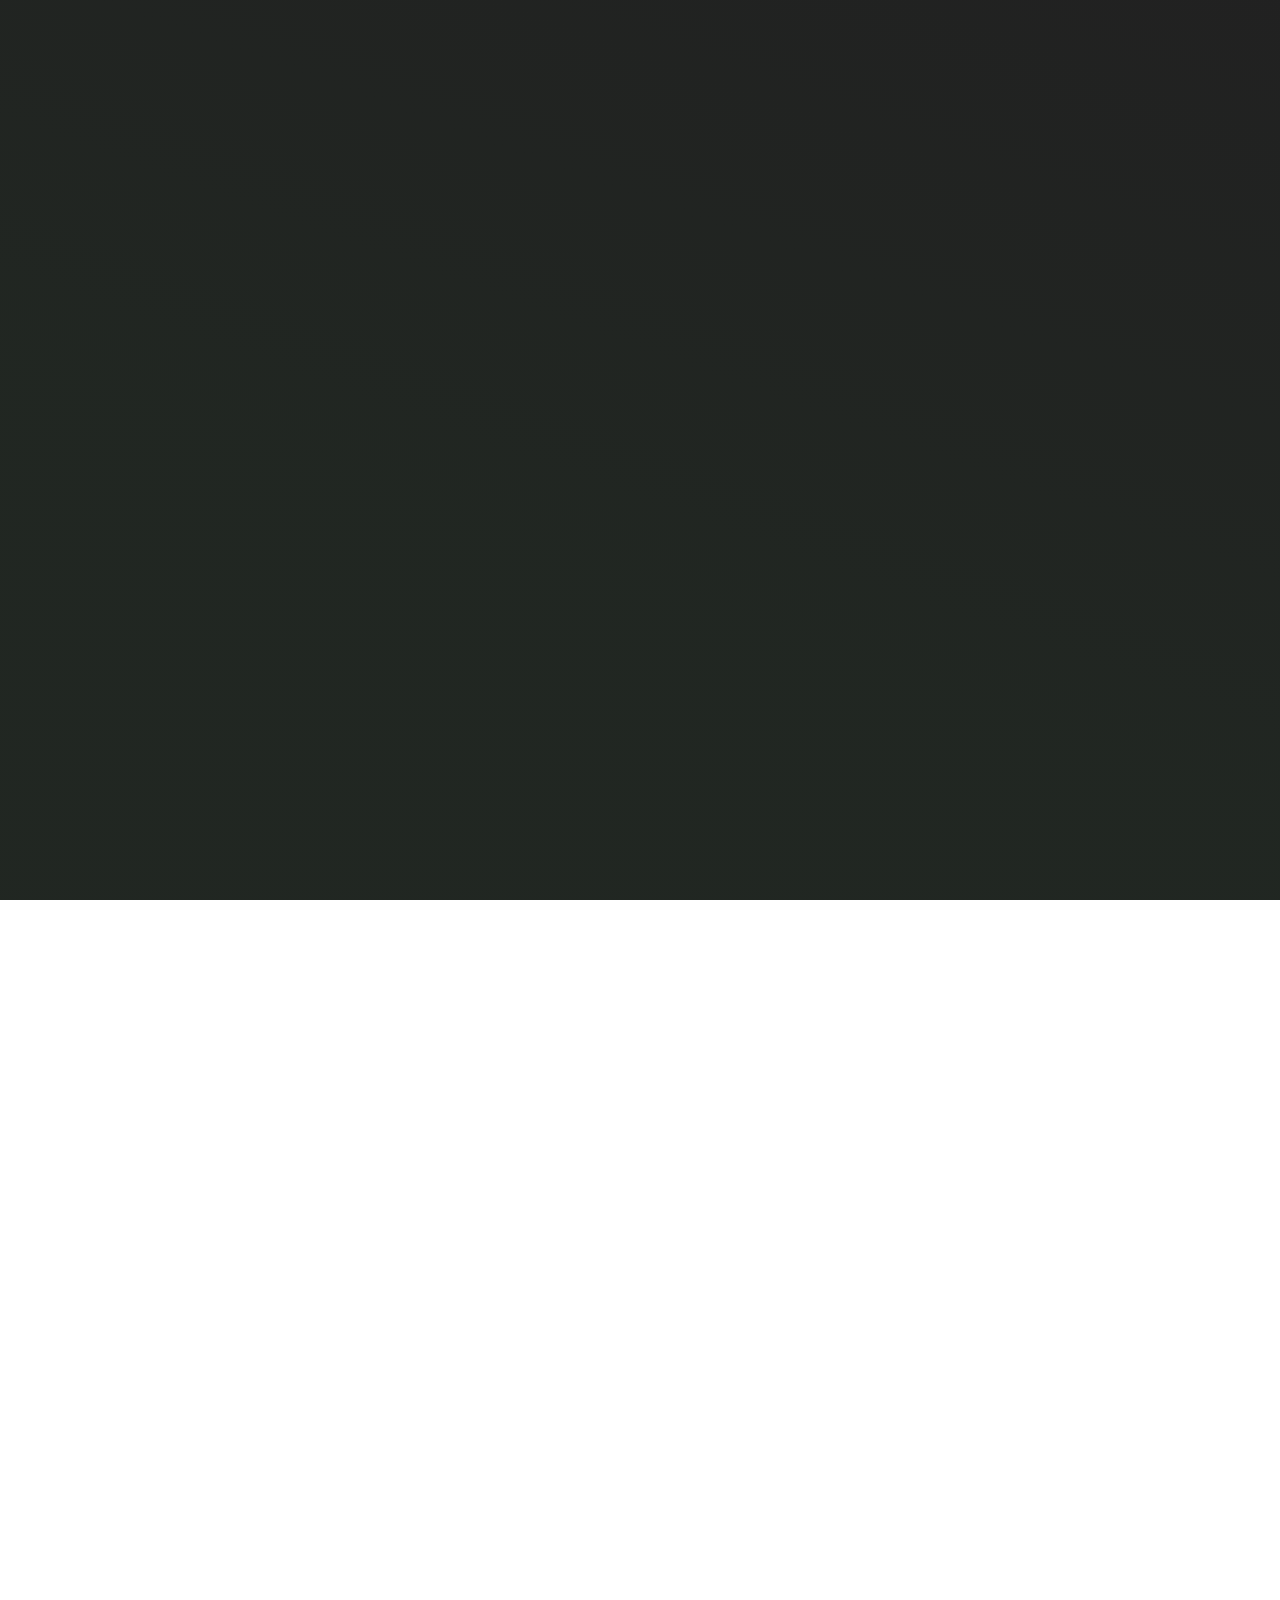
==== commit 888c76aa: "Portfolio" ====
--- a/index.html
+++ b/index.html
@@ -5,7 +5,7 @@
     <!--- basic page needs
     ================================================== -->
     <meta charset="utf-8">
-    <meta name="viewport" content="width=device-width, initial-scale=1">
+    <meta name="viewport" content="width=device-width, initial-scale=1, viewport-fit=cover">
     <title>Valence Mwigani | Full Stack Developer</title>
     <meta name="description" content="Valence Mwigani - Full Stack Developer from Dar es Salaam, Tanzania. Building responsive websites and secure backend systems.">
 
@@ -149,7 +149,7 @@
                         <div class="s-about__content-main grid-section-split__primary">
                             <p class="attention-getter">
                             Dedicated web developer in Dar es Salaam. I bridge creative design with technical functionality—building 
-                            responsive websites and secure backend systems that solve real business problems. Stanbic Bank, Proma Africa, BIZYTECH. 
+                            responsive websites and secure backend systems that solve real business problems.Proma Africa & CrossLife. 
                             Bachelor's in Computer Engineering, CCNA certified.
                             </p>
                         </div> <!-- end s-about__content-main -->
@@ -262,50 +262,108 @@
 
         </section> <!-- end s-cta -->
 
-            <!-- # projects & journal
+            <!-- # projects
         ================================================== -->
-        <section id="projects" class="s-journal">
+        <section id="projects" class="s-journal s-projects">
 
             <div class="row s-journal__content width-sixteen-col">
                 <div class="column xl-12 grid-block">
 
                     <div class="grid-full section-header text-center">
-                        <div class="text-pretitle">Projects & Writings</div>                           
+                        <div class="text-pretitle">Projects</div>                           
                         <h2 class="text-display-title">
-                        Featured work and recent posts
+                        Featured work — live in production
                         </h2>
-                        <p class="lead">From <a href="blog.html">DevOps discipline</a> to <a href="https://lnkd.in/dmJtChBQ" target="_blank" rel="noopener">QR Code Generator</a> — building, learning, sharing.</p>
+                        <p class="lead">Full-stack web applications, business sites, and tools. Click through to see them live.</p>
                     </div> 
 
-                    <div class="grid-full s-journal__content-main grid-list-items">
-
-                        <div class="grid-list-items__item blog-card">
-                            <div class="blog-card__img" style="aspect-ratio:16/9;overflow:hidden;margin-bottom:1rem;"><img src="images/v13.jpg" alt="" style="width:100%;height:100%;object-fit:cover;"></div>
-                            <div class="blog-card__header">
-                                <div class="blog-card__cat-links"><span>Full Stack</span></div>
-                                <h3 class="blog-card__title"><a href="about.html">Crosslife Church · Proma Africa · Mkumbi ERP</a></h3>
-                            </div>
-                            <div class="blog-card__text">
-                                <p>Web applications, business sites, and backend systems. <a href="about.html">More about my experience →</a></p>
-                            </div>
-                        </div>
-                        <div class="grid-list-items__item blog-card">
-                            <div class="blog-card__img" style="aspect-ratio:16/9;overflow:hidden;margin-bottom:1rem;"><img src="images/thumbs/about/v2.jpg" alt="" style="width:100%;height:100%;object-fit:cover;"></div>
-                            <div class="blog-card__header">
-                                <div class="blog-card__cat-links"><a href="blog.html">Journal</a></div>
-                                <h3 class="blog-card__title"><a href="blog.html">DevOps Discipline & Latest Posts</a></h3>
-                            </div>
-                            <div class="blog-card__text">
-                                <p>Thoughts on tech, consistency, and building. <a href="blog.html">Read more in Journal →</a></p>
-                            </div>
-                        </div>
-
+                    <div class="grid-full s-journal__content-main grid-list-items grid-projects">
+
+                        <article class="grid-list-items__item project-card">
+                            <div class="project-card__header">
+                                <span class="project-card__role">Full Stack Developer</span>
+                                <span class="project-card__tech">Vanilla JS · PHP · MySQL · PHPMailer</span>
+                            </div>
+                            <h3 class="project-card__title">Crosslife Church Web Application</h3>
+                            <ul class="project-card__bullets">
+                                <li>Church management: events, ministries, digital discipleship</li>
+                                <li>E-learning discipleship system with structured teaching</li>
+                                <li>Automated mail notifications via PHPMailer</li>
+                                <li>Backend dashboards for content and event management</li>
+                            </ul>
+                            <a href="http://crosslife.live/" target="_blank" rel="noopener" class="project-card__link">View live site →</a>
+                        </article>
+
+                        <article class="grid-list-items__item project-card">
+                            <div class="project-card__header">
+                                <span class="project-card__role">Full Stack Developer</span>
+                                <span class="project-card__tech">Vanilla JS · PHP · MySQL</span>
+                            </div>
+                            <h3 class="project-card__title">Proma Africa Official Website</h3>
+                            <ul class="project-card__bullets">
+                                <li>Official site for Proma Africa real estate services</li>
+                                <li>Responsive pages: Home, About, Products, News, Contact</li>
+                                <li>Backend for contact forms, email, property management</li>
+                                <li>SEO metadata and mobile-first performance</li>
+                            </ul>
+                            <a href="https://promaafrica.com/" target="_blank" rel="noopener" class="project-card__link">View live site →</a>
+                        </article>
+
+                        <article class="grid-list-items__item project-card">
+                            <div class="project-card__header">
+                                <span class="project-card__role">Full Stack Developer</span>
+                                <span class="project-card__tech">Vanilla JS · PHP · MySQL</span>
+                            </div>
+                            <h3 class="project-card__title">Business Portfolio — Peter Mkwawa</h3>
+                            <ul class="project-card__bullets">
+                                <li>Professional portfolio for strategy consultant</li>
+                                <li>Responsive UI with modern HTML, CSS, JavaScript</li>
+                                <li>PHP backend for dynamic content management</li>
+                                <li>Deployed on DigitalOcean, SEO and mobile optimized</li>
+                            </ul>
+                            <a href="http://petermkwawa.com/" target="_blank" rel="noopener" class="project-card__link">View live site →</a>
+                        </article>
+
+                        <article class="grid-list-items__item project-card">
+                            <div class="project-card__header">
+                                <span class="project-card__role">Back End Developer</span>
+                                <span class="project-card__tech">HTML · CSS · JS · PHP · MySQL</span>
+                            </div>
+                            <h3 class="project-card__title">Mkumbi ERP System</h3>
+                            <ul class="project-card__bullets">
+                                <li>ERP back end for Mkumbi Investments</li>
+                                <li>Business operations, data management, admin workflows</li>
+                                <li>Secure PHP/MySQL backend</li>
+                                <li>Responsive interfaces for staff</li>
+                            </ul>
+                            <a href="https://mkumbiinvestment.co.tz/" target="_blank" rel="noopener" class="project-card__link">View live site →</a>
+                        </article>
+
+                        <article class="grid-list-items__item project-card">
+                            <div class="project-card__header">
+                                <span class="project-card__role">Front-End Developer</span>
+                                <span class="project-card__tech">Vanilla JS · HTML · CSS</span>
+                            </div>
+                            <h3 class="project-card__title">QR Code Generator</h3>
+                            <ul class="project-card__bullets">
+                                <li>Lightweight app for instant QR code generation</li>
+                                <li>Built with Vanilla JavaScript, no frameworks</li>
+                                <li>Clean, responsive UI — generate and download</li>
+                                <li>Free tool published for public use</li>
+                            </ul>
+                            <a href="https://qr-code-sepia-eight.vercel.app/" target="_blank" rel="noopener" class="project-card__link">View live site →</a>
+                        </article>
+
+                    </div>
+
+                    <div class="grid-full text-center" style="margin-top: var(--vspace-2);">
+                        <p class="lead"><a href="blog.html">Read my Journal →</a> — thoughts on tech, DevOps, and building.</p>
                     </div>
 
                 </div>
             </div>
 
-        </section> <!-- end s-journal -->
+        </section> <!-- end s-projects -->
 
 
         <!-- # footer 
--- a/css/styles.css
+++ b/css/styles.css
@@ -976,12 +976,15 @@
 	box-sizing: inherit;
 }
 
-html,
+html {
+	height     : 100%;
+	overflow-x : hidden;
+	-ms-overflow-style: scrollbar;
+}
+
 body {
-	height: 100%;
-}
-
-body {
+	height                    : 100%;
+	overflow-x                : hidden;
 	background-color          : var(--color-body);
 	-webkit-overflow-scrolling: touch;
 	-webkit-text-size-adjust  : 100%;
@@ -996,6 +999,8 @@
 
 a {
 	text-decoration: none;
+	-webkit-tap-highlight-color: transparent;
+	tap-highlight-color: transparent;
 }
 
 svg,
@@ -4249,6 +4254,97 @@
 	margin-top: var(--vspace-2);
 }
 
+/* -------------------------------------------------------------------
+ * project cards
+ * ------------------------------------------------------------------- */
+.grid-projects {
+	--min-width: 320px;
+}
+
+.project-card {
+	background     : rgba(255, 255, 255, 0.03);
+	border         : 1px solid rgba(255, 255, 255, 0.08);
+	border-radius  : 8px;
+	padding        : var(--vspace-1_5);
+	transition     : border-color 0.25s ease, background 0.25s ease;
+}
+
+.project-card:hover {
+	background     : rgba(255, 255, 255, 0.05);
+	border-color   : rgba(58, 157, 140, 0.35);
+}
+
+.project-card__header {
+	display        : flex;
+	flex-wrap      : wrap;
+	gap            : 0.5rem;
+	margin-bottom  : var(--vspace-0_5);
+}
+
+.project-card__role {
+	font-size      : var(--text-xs);
+	font-weight    : 600;
+	text-transform : uppercase;
+	letter-spacing : 0.08em;
+	color          : var(--color-1);
+}
+
+.project-card__tech {
+	font-size      : var(--text-xs);
+	color          : rgba(255, 255, 255, 0.45);
+}
+
+.project-card__title {
+	margin         : 0 0 var(--vspace-0_75);
+	font-size      : var(--text-lg);
+	line-height    : 1.25;
+	color          : var(--color-3);
+}
+
+.project-card__bullets {
+	list-style     : none;
+	margin         : 0 0 var(--vspace-1);
+	padding-left   : 0;
+	font-size      : var(--text-sm);
+	line-height    : 1.55;
+	color          : rgba(255, 255, 255, 0.75);
+}
+
+.project-card__bullets li {
+	position       : relative;
+	padding-left   : 1.25rem;
+	margin-bottom  : 0.35rem;
+}
+
+.project-card__bullets li::before {
+	content        : "·";
+	position       : absolute;
+	left           : 0;
+	color          : var(--color-1);
+	font-weight    : bold;
+}
+
+.project-card__link {
+	display        : inline-flex;
+	align-items    : center;
+	gap            : 0.35rem;
+	font-size      : var(--text-sm);
+	font-weight    : 600;
+	color          : var(--color-1) !important;
+	transition     : gap 0.2s ease, color 0.2s ease;
+}
+
+.project-card__link:hover {
+	color          : var(--color-1-light) !important;
+	gap            : 0.5rem;
+}
+
+.project-card__link::after {
+	content        : "↗";
+	font-size      : 0.85em;
+	opacity        : 0.9;
+}
+
 
 
 /* ===================================================================
@@ -4751,3 +4847,156 @@
 .contact-list li {
 	padding-left: 0;
 }
+
+
+/* ===================================================================
+ * # MOBILE OPTIMIZATIONS
+ * Touch targets, layout, and performance
+ * ------------------------------------------------------------------- */
+
+/* Minimum touch target: 44x44px (WCAG 2.2) */
+@media screen and (max-width: 900px) {
+	.btn,
+	button,
+	.s-header__menu-toggle {
+		min-height: 44px;
+		min-width: 44px;
+	}
+
+	.s-header__nav a:not(.btn) {
+		display: inline-block;
+		padding: 0.75rem 0;
+		min-height: 44px;
+		line-height: 1.4;
+	}
+
+	.social-list a {
+		padding: 0.5rem;
+		min-width: 44px;
+		min-height: 44px;
+		display: inline-flex;
+		align-items: center;
+		justify-content: center;
+	}
+
+	.s-footer__social a {
+		min-width: 48px;
+		min-height: 48px;
+		padding: 0.625rem;
+	}
+
+	.ss-go-top a {
+		min-width: 48px;
+		min-height: 48px;
+	}
+}
+
+/* Intro: stack layout on narrow screens */
+@media screen and (max-width: 500px) {
+	.s-intro {
+		--content-padding-top: max(10rem, 14vh);
+		--content-padding-bottom: 6rem;
+	}
+
+	.s-intro__content-inner {
+		display: grid;
+		grid-template-columns: 1fr;
+		gap: var(--vspace-2);
+	}
+
+	.s-intro__content-text {
+		grid-column: 1;
+	}
+
+	.s-intro__content-title {
+		font-size: clamp(2.5rem, 9vw, 4rem);
+		line-height: 1.15;
+	}
+
+	.s-intro__content-media {
+		grid-column: 1;
+		grid-row: 2;
+		justify-self: center;
+	}
+
+	.s-intro__content-media img {
+		width: min(280px, 85vw);
+		max-width: 100%;
+	}
+
+	.s-intro__content-pretitle {
+		padding-left: 6rem;
+		transform: translate(-5.6rem, 0);
+		font-size: var(--text-sm);
+	}
+
+	.s-intro__content-pretitle::before {
+		width: 5rem;
+	}
+
+	.s-intro__scroll-down {
+		grid-column: 1;
+		grid-row: 3;
+		margin-top: 0;
+	}
+
+	.s-intro__scroll-down a {
+		padding: 0.5rem 0;
+	}
+}
+
+/* Footer: improved spacing and readability */
+@media screen and (max-width: 480px) {
+	.s-footer {
+		padding-top: var(--vspace-2_5);
+		padding-bottom: var(--vspace-2_5);
+	}
+
+	.s-footer__bottom {
+		flex-direction: column;
+		align-items: center;
+		text-align: center;
+		gap: var(--vspace-1_5);
+	}
+
+	.ss-copyright {
+		display: flex;
+		flex-direction: column;
+		align-items: center;
+		gap: 0.25rem;
+	}
+
+	.ss-copyright span {
+		display: block;
+		text-align: center;
+	}
+
+	.ss-copyright span::after {
+		display: none;
+	}
+}
+
+/* Respect reduced motion preference */
+@media (prefers-reduced-motion: reduce) {
+	*,
+	*::before,
+	*::after {
+		animation-duration: 0.01ms !important;
+		animation-iteration-count: 1 !important;
+		transition-duration: 0.01ms !important;
+	}
+}
+
+/* Safe area insets for notched devices */
+@supports (padding: max(0px)) {
+	.s-header__block,
+	.s-footer {
+		padding-left: max(var(--gutter), env(safe-area-inset-left));
+		padding-right: max(var(--gutter), env(safe-area-inset-right));
+	}
+
+	.ss-go-top {
+		right: max(calc(6vw + 1rem), env(safe-area-inset-right));
+		bottom: max(var(--vspace-0_5), env(safe-area-inset-bottom));
+	}
+}
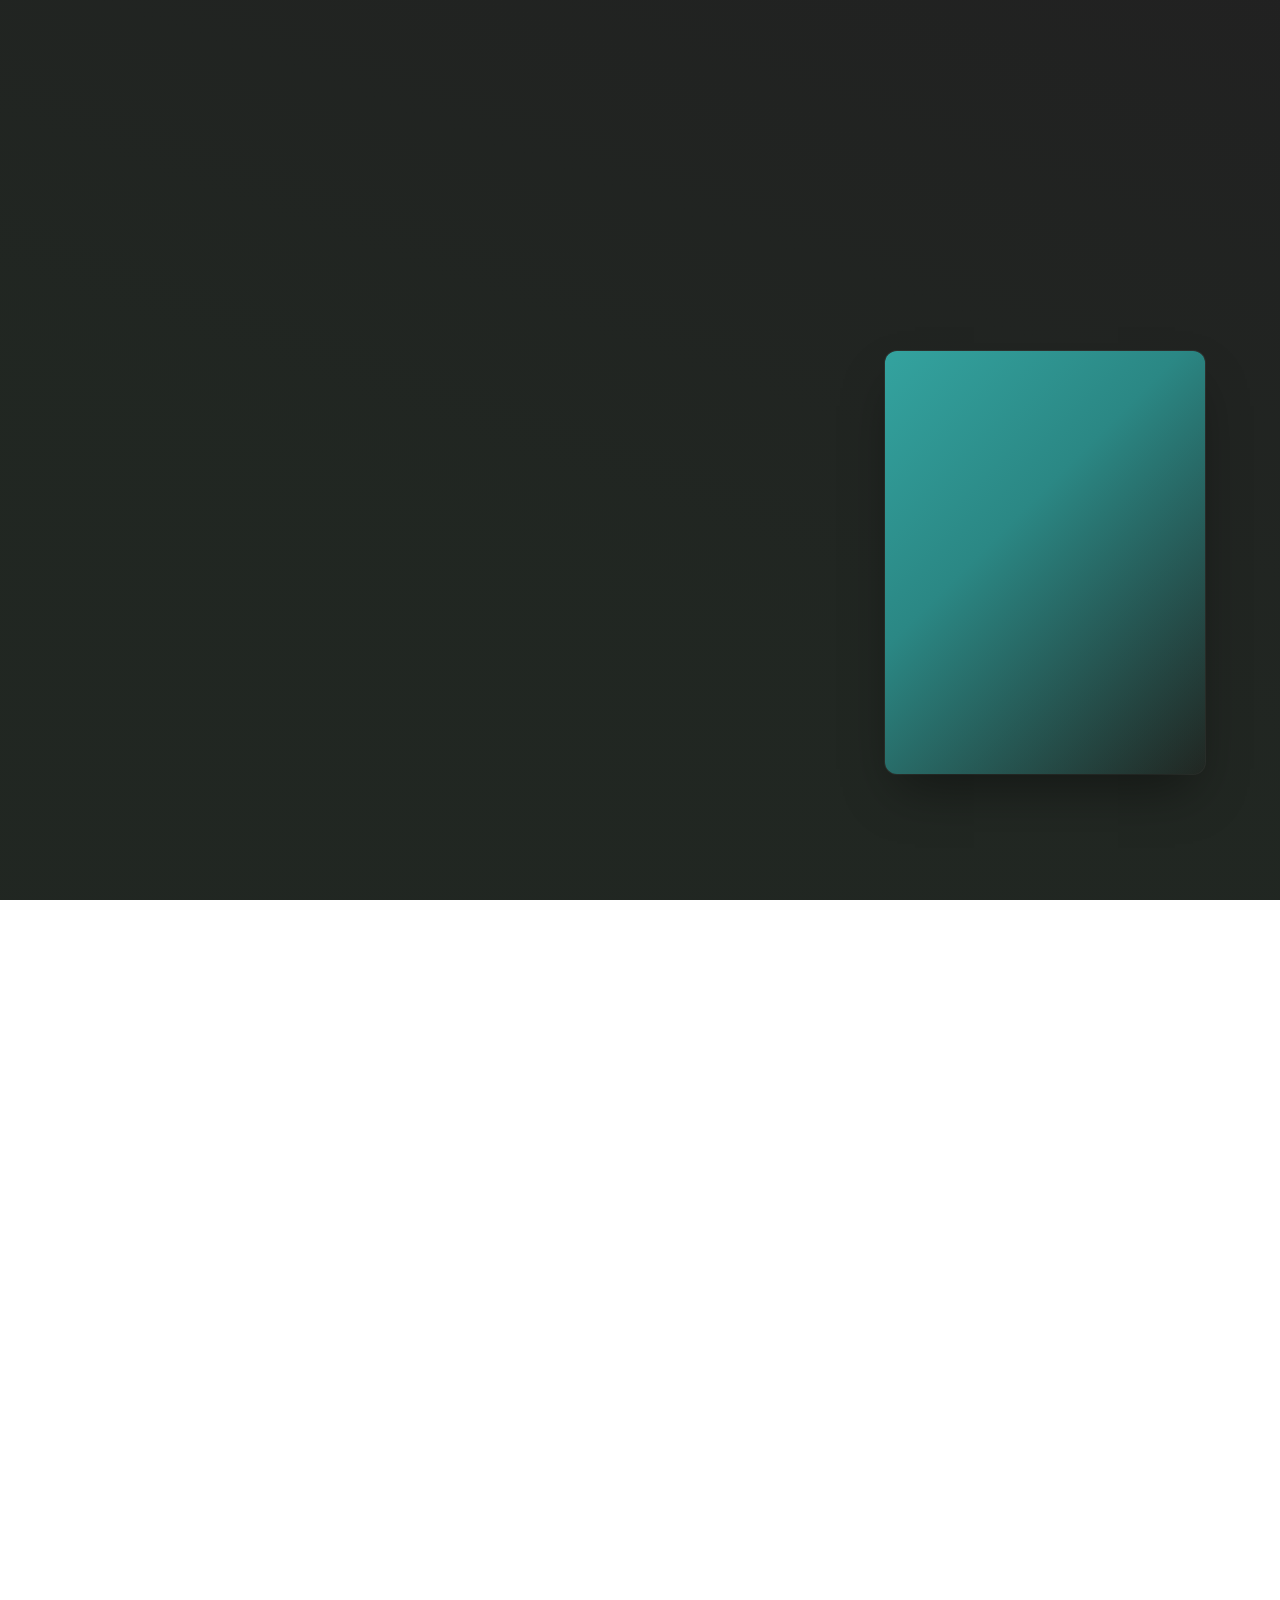
==== commit 42b32f5b: "Portfoli0_Image intro_1" ====
--- a/index.html
+++ b/index.html
@@ -107,11 +107,9 @@
                         </div> <!-- s-intro__content-text -->
 
                         <div class="s-intro__content-media"> 
-                            <div class="s-intro__content-media-inner">                               
-                                <img src="images/v10.jpeg" srcset="images/wheel-500.jpg 500w, images/wheel-1000.jpg 1000w, images/wheel-2000.jpg 2000w" sizes="(max-width: 1000px) 100vw, 1000px" alt="Valence Mwigani - Full Stack Developer">
-                                <div class="lines">                               
-                                    <span></span>                                  
-                                </div>
+                            <div class="s-intro__content-media-inner hero-image-frame">
+                                <img src="images/v10.jpeg" alt="Valence Mwigani - Full Stack Developer">
+                                <div class="hero-image-accent"></div>
                             </div>
                         </div> <!-- s-intro__content-media -->                      
 
--- a/css/styles.css
+++ b/css/styles.css
@@ -3665,56 +3665,56 @@
 	position: relative;
 }
 
+/* hero image frame – modern card treatment */
+.hero-image-frame {
+	position      : relative;
+	border-radius : 12px;
+	padding       : 6px;
+	background    : linear-gradient(135deg, var(--color-1) 0%, var(--color-1-dark) 40%, transparent 100%);
+	box-shadow    : 0 25px 50px -12px rgba(0, 0, 0, 0.4),
+	                0 0 0 1px rgba(255, 255, 255, 0.06);
+	transition    : transform 0.3s ease, box-shadow 0.3s ease;
+}
+
+.hero-image-frame:hover {
+	transform  : translateY(-4px);
+	box-shadow : 0 32px 64px -16px rgba(0, 0, 0, 0.45),
+	             0 0 0 1px rgba(58, 157, 140, 0.2);
+}
+
+.hero-image-frame {
+	width         : min(max(320px, 22vw), 420px);
+	flex-shrink   : 0;
+}
+
+.hero-image-frame img {
+	display      : block;
+	width        : 100%;
+	height       : auto;
+	border-radius: 8px;
+	object-fit   : cover;
+	aspect-ratio : 3/4;
+}
+
+.hero-image-accent {
+	position      : absolute;
+	bottom        : -8px;
+	right         : -8px;
+	width         : 60px;
+	height        : 60px;
+	border        : 3px solid var(--color-1);
+	border-radius : 8px;
+	opacity       : 0.6;
+	pointer-events: none;
+}
+
 .s-intro__content-media img {
 	z-index       : 2;
-	width         : max(440px, 10vw);
 	margin        : 0;
 	-o-object-fit : cover;
 	object-fit    : cover;
-	aspect-ratio  : 2/2.5;
 	vertical-align: bottom;
-	box-shadow    : 0 60px 40px -40px rgba(0, 0, 0, 0.2);
 	position      : relative;
-}
-
-.s-intro__content-media .lines {
-	--line-color : var(--color-1-darker);
-	width        : 100%;
-	height       : 18%;
-	border-top   : 1px solid var(--line-color);
-	border-bottom: 1px solid var(--line-color);
-	transform    : translate(-35%, 0);
-	position     : absolute;
-	left         : 0;
-	bottom       : 6%;
-}
-
-.s-intro__content-media .lines:before,
-.s-intro__content-media .lines:after {
-	content: "";
-}
-
-.s-intro__content-media .lines:before,
-.s-intro__content-media .lines:after,
-.s-intro__content-media .lines span {
-	display         : block;
-	width           : 100%;
-	height          : 1px;
-	background-color: var(--line-color);
-	position        : absolute;
-	right           : 0;
-}
-
-.s-intro__content-media .lines::before {
-	top: 25%;
-}
-
-.s-intro__content-media .lines::after {
-	top: 75%;
-}
-
-.s-intro__content-media .lines span {
-	top: 50%;
 }
 
 /* --------------------------------------------------------------------
@@ -3762,7 +3762,7 @@
  * -------------------------------------------------------------------- */
 .ss-home .s-header__inner,
 .s-intro__content-media img,
-.s-intro__content-media .lines,
+.s-intro__content-media .hero-image-accent,
 .s-intro__content-title,
 .s-intro__content-pretitle,
 .s-intro__scroll-down {
@@ -3777,7 +3777,7 @@
 }
 
 .ss-home .s-header__inner,
-.s-intro__content-media .lines {
+.s-intro__content-media .hero-image-accent {
 	transition-property: opacity;
 }
 
@@ -3798,9 +3798,9 @@
 }
 
 .no-js .ss-home .s-header__inner,
-.no-js .s-intro__content-media .lines,
+.no-js .s-intro__content-media .hero-image-accent,
 .ss-show .ss-home .s-header__inner,
-.ss-show .s-intro__content-media .lines {
+.ss-show .s-intro__content-media .hero-image-accent {
 	opacity: 1;
 }
 
@@ -3829,8 +3829,8 @@
 	transition-delay: 0.6s;
 }
 
-.no-js .s-intro__content-media .lines,
-.ss-show .s-intro__content-media .lines {
+.no-js .s-intro__content-media .hero-image-accent,
+.ss-show .s-intro__content-media .hero-image-accent {
 	transition-delay: 0.9s;
 }
 
@@ -3882,8 +3882,9 @@
 		grid-row   : 2;
 	}
 
-	.s-intro__content-media .lines {
-		transform: translate(-90%, 0);
+	.s-intro__content-media .hero-image-accent {
+		right: -4px;
+		bottom: -4px;
 	}
 
 	.s-intro__scroll-down {
@@ -3907,8 +3908,8 @@
 		transition-delay: 1.5s;
 	}
 
-	.no-js .s-intro__content-media .lines,
-	.ss-show .s-intro__content-media .lines {
+	.no-js .s-intro__content-media .hero-image-accent,
+	.ss-show .s-intro__content-media .hero-image-accent {
 		transition-delay: 1.8s;
 	}
 
@@ -3930,9 +3931,9 @@
 		--content-padding-top: max(12rem, 16vh);
 	}
 
-	.s-intro__content-media .lines {
-		width    : 200%;
-		transform: translate(-100%, 0);
+	.s-intro__content-media .hero-image-accent {
+		width : 48px;
+		height: 48px;
 	}
 }
 
@@ -4919,8 +4920,11 @@
 		justify-self: center;
 	}
 
+	.hero-image-frame {
+		width: min(280px, 85vw);
+	}
+
 	.s-intro__content-media img {
-		width: min(280px, 85vw);
 		max-width: 100%;
 	}
 
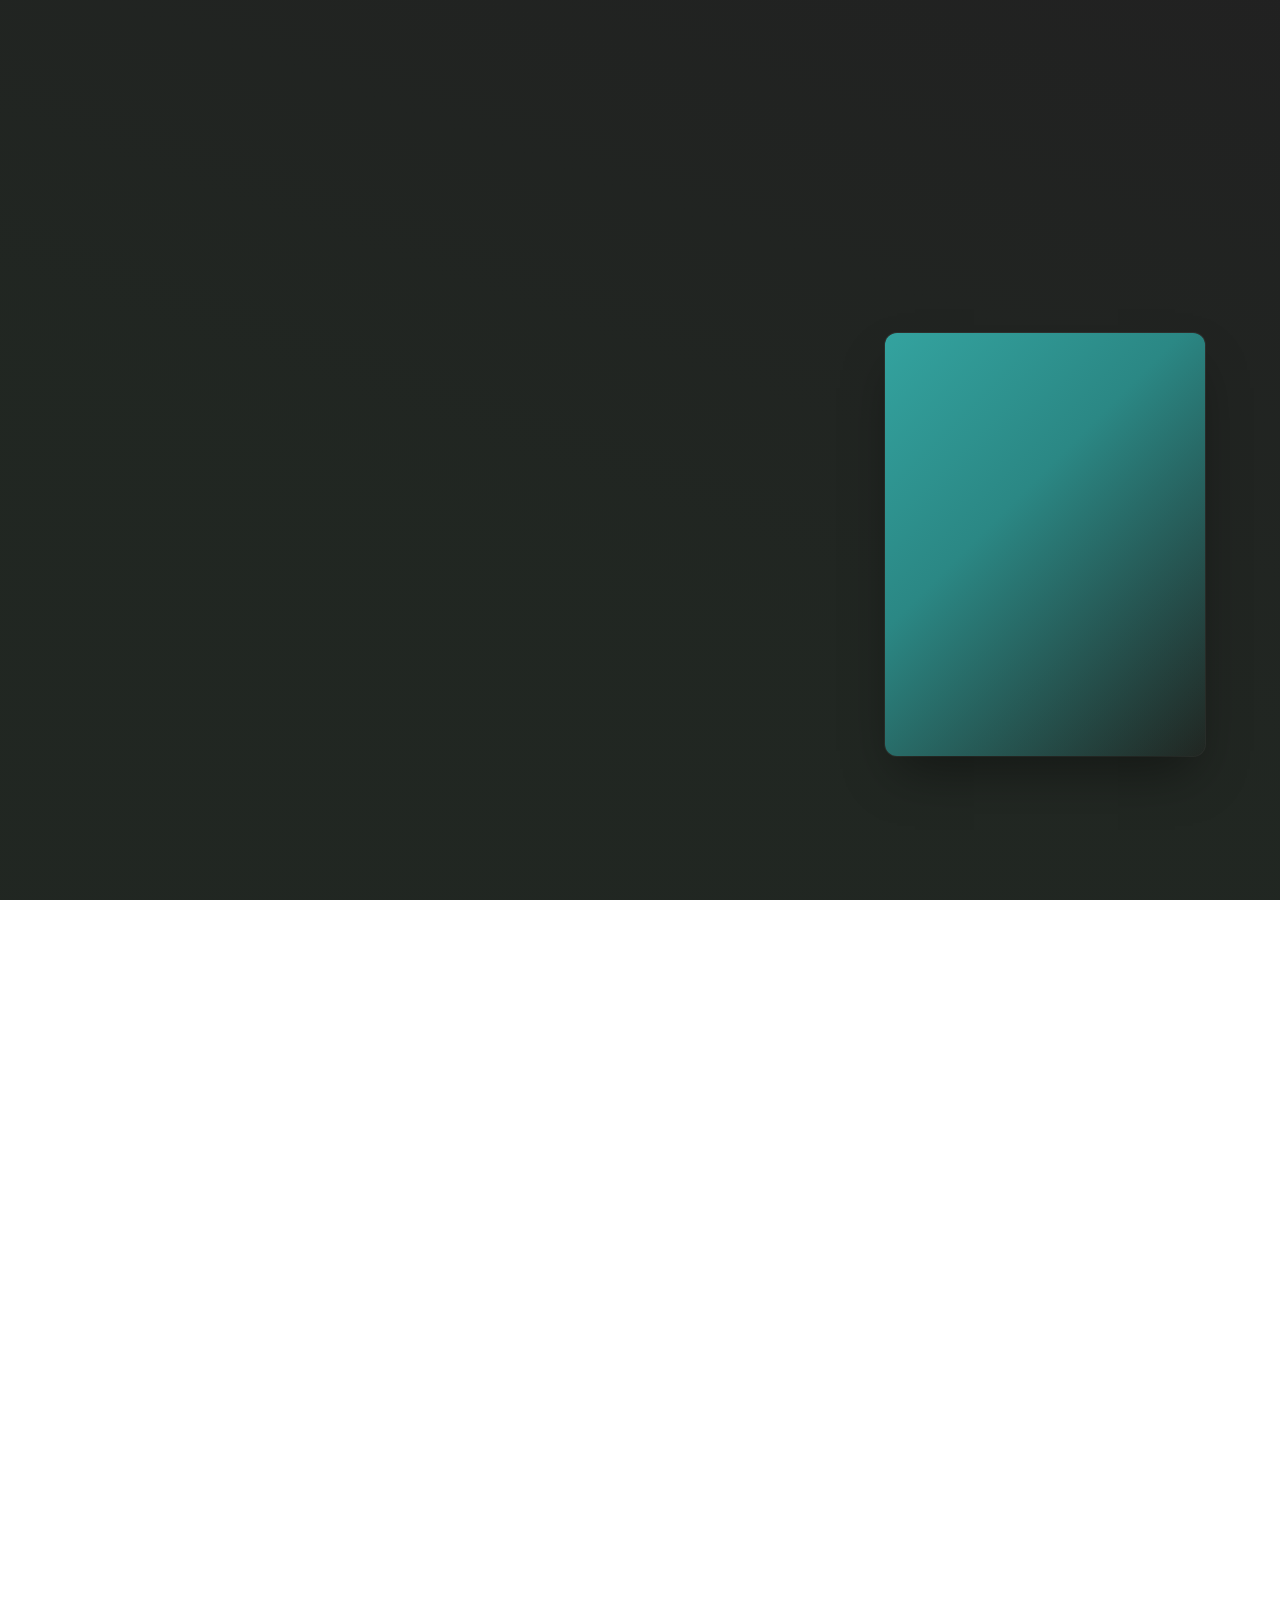
==== commit 2f0277d5: "Portfoli0_Image intro_2" ====
--- a/index.html
+++ b/index.html
@@ -97,7 +97,6 @@
                     <div class="column lg-12 s-intro__content-inner grid-block">
                         
                         <div class="s-intro__content-text">
-                            <div class="s-intro__content-pretitle text-pretitle">Hello, I'm Valence</div>
                             <h1 class="s-intro__content-title">
                             Full Stack Developer; <br>
                             building responsive <br>
